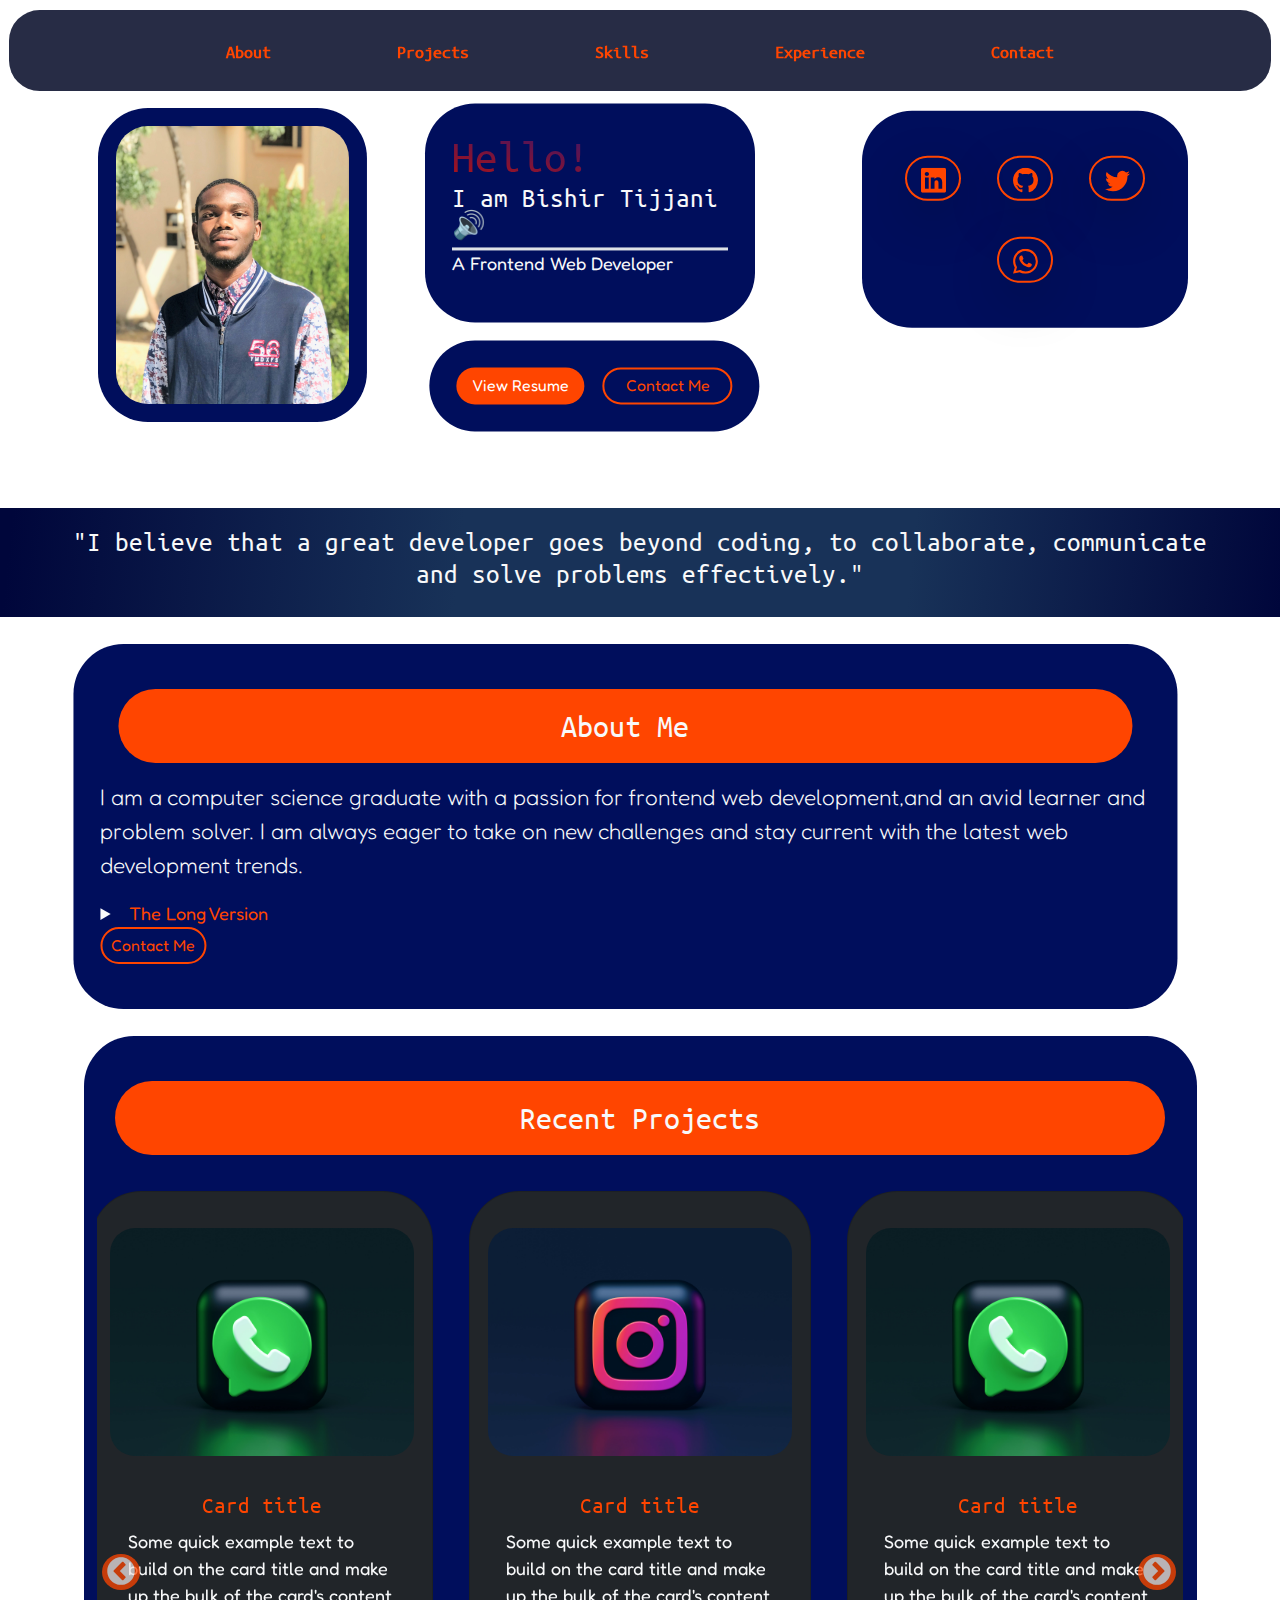
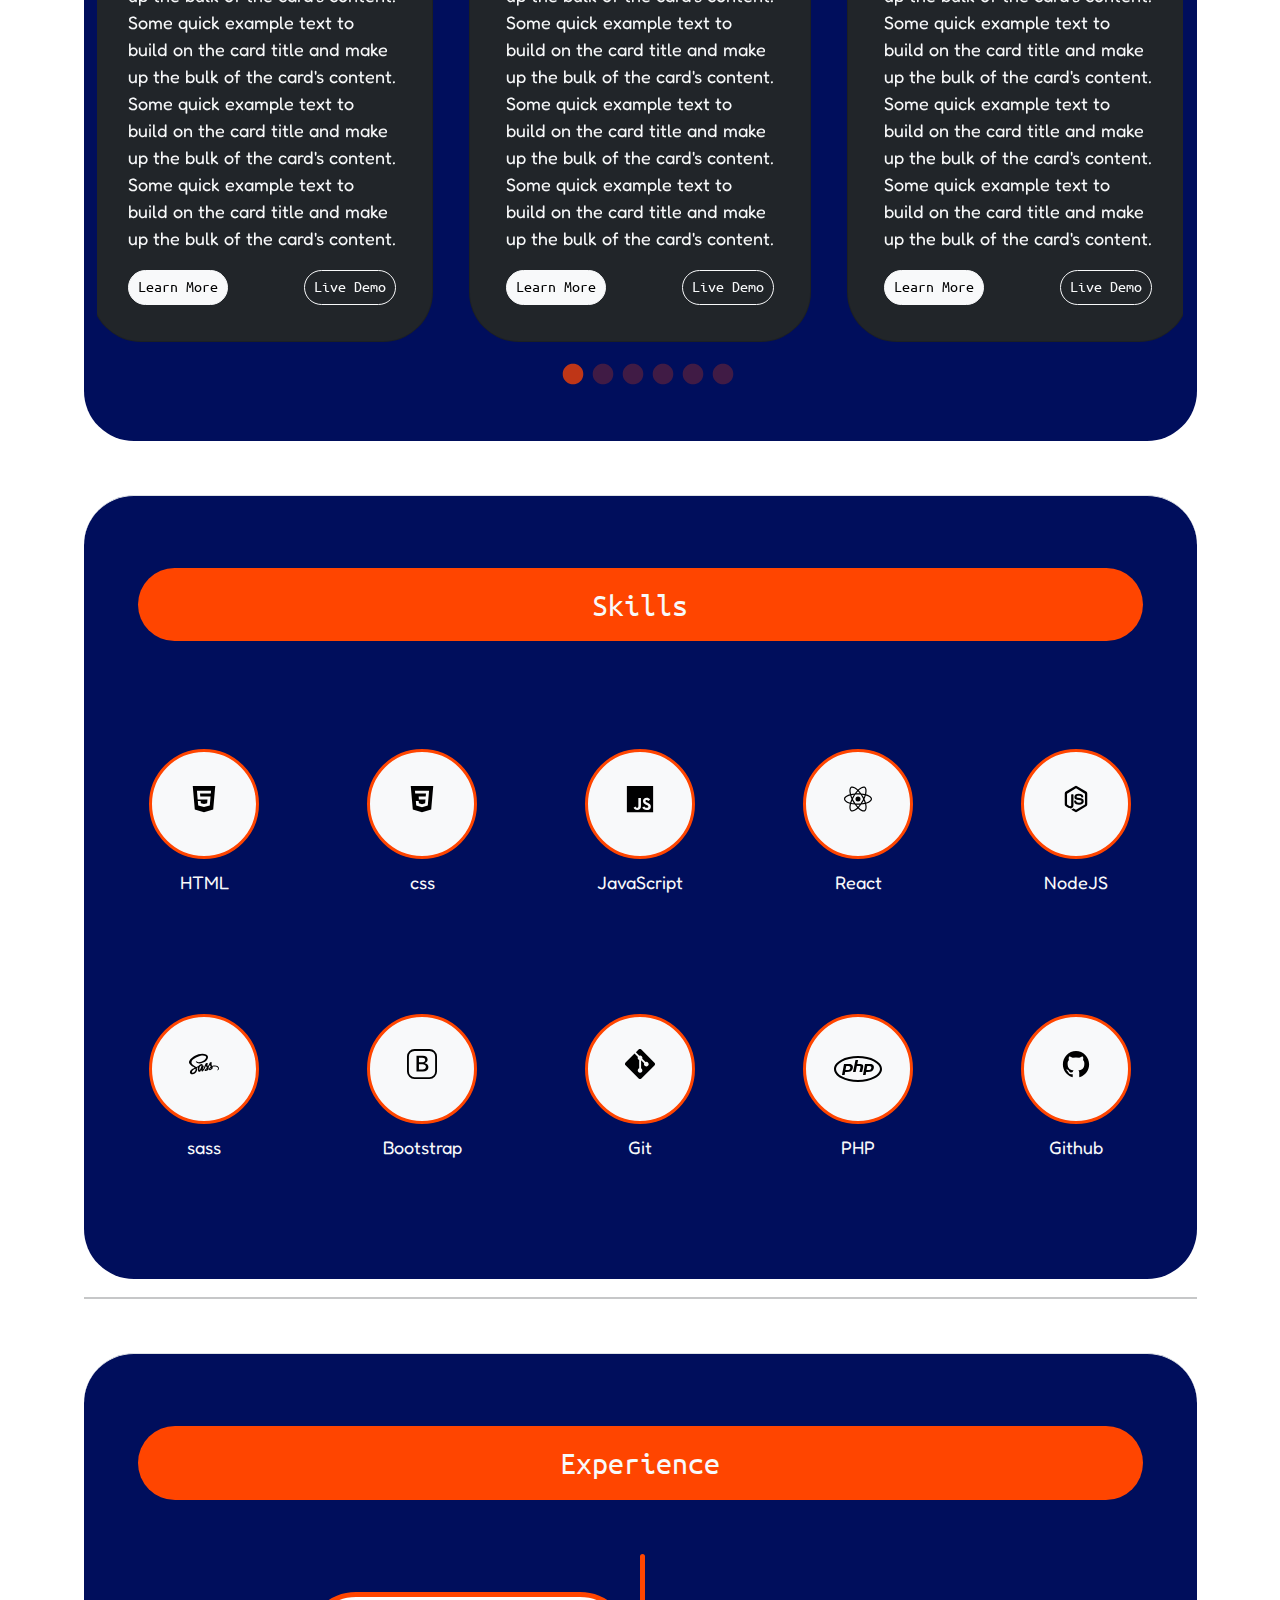
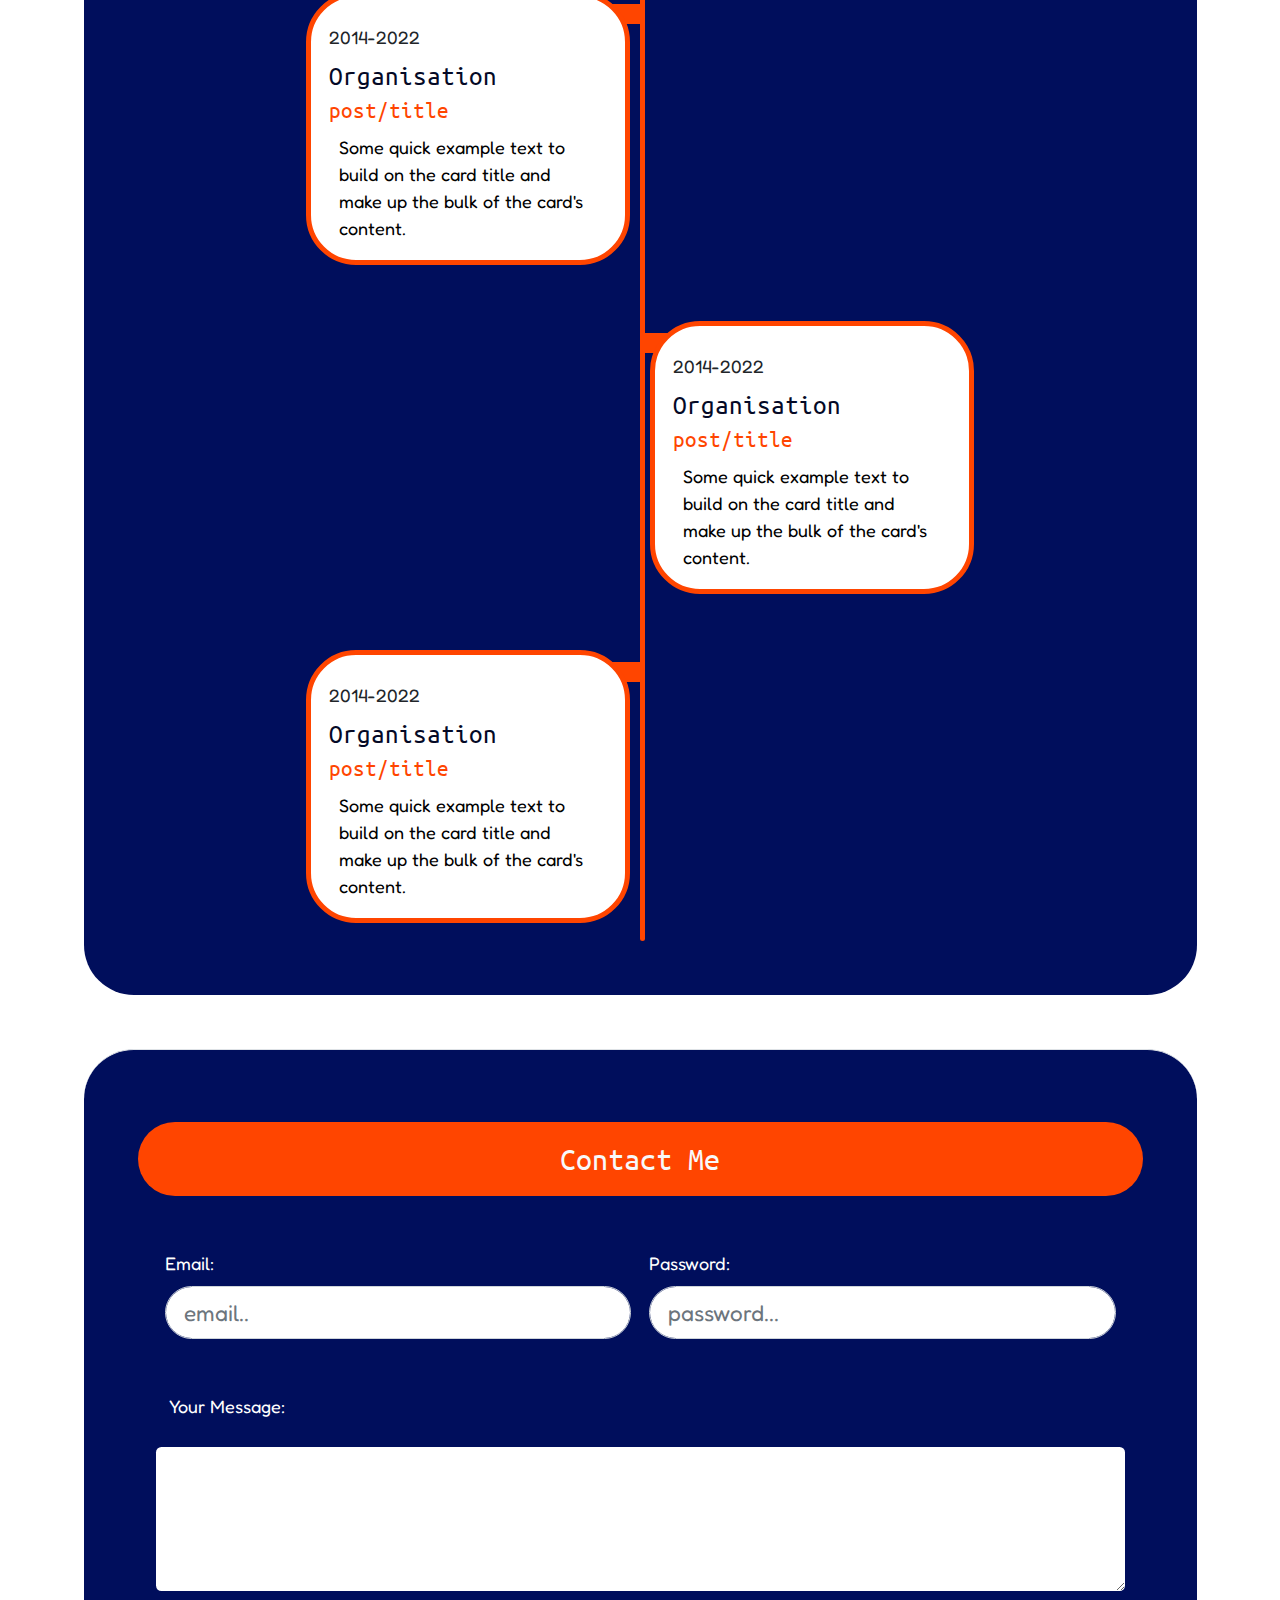
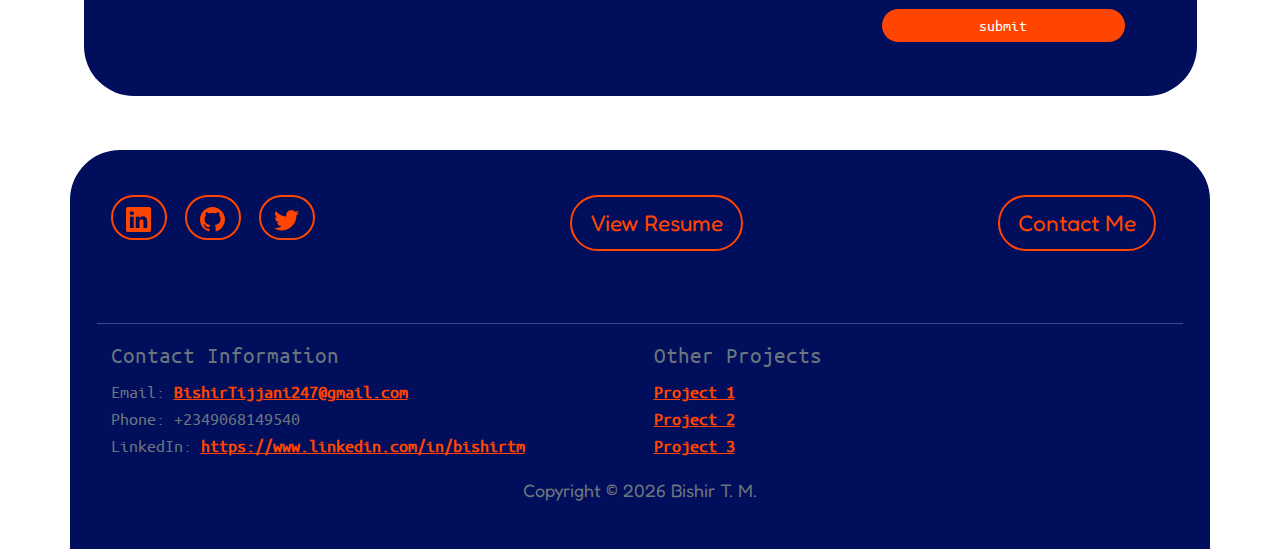
==== index.html @ db3a4f6d "-Added fonts -changed theme to orange" ====
<!DOCTYPE html>
<html lang="en">
  <head>
    <meta charset="UTF-8" />
    <meta http-equiv="X-UA-Compatible" content="IE=edge" />
    <meta name="viewport" content="width=device-width, initial-scale=1.0" />
    <title>Home</title>
    <link rel="stylesheet" href="./assets/bootstrap5/css/bootstrap.css" />
    <link rel="stylesheet" href="./assets/slick/slick.css" />
    <link rel="stylesheet" href="./assets/slick/slick-theme.css" />
    <link
      rel="stylesheet"
      href="./assets/bootstrap_icons/bootstrap-icons.css"
    />
    <link rel="stylesheet" href="./css/style.css" />
  </head>

  <body class="">
    <!-- <a class="navbar-brand px-3 bg-light btn has-raduis pt-2" href="#"
      ><img src="./images/bishirTijjani-logo.svg" alt=""
    /></a> -->
    <header
      class="p-2 w-100 position-fixed top-0 d-flex justify-content-between"
    >
      <nav
        class="slideFromBottom slideFromTop navbar navbar-expand-lg w-100 me-auto"
      >
        <button
          class="navbar-toggler"
          id="navbarToggler"
          type="button"
          data-bs-toggle="collapse"
          data-bs-target="#navbarNav"
          aria-controls="navbarNav"
          aria-expanded="false"
          aria-label="Toggle navigation"
        >
          <span class="navbar-toggler-icon fs-1">&#9776;</span>
        </button>
        <div
          class="collapse slideFromBottom collapse-horizontal navbar-collapse"
          id="navbarNav"
        >
          <ul class="navbar-nav text-center px-5">
            <li class="nav-item px-5 basic-staggering-demo">
              <a class="nav-link" href="#about">About</a>
            </li>
            <li class="nav-item px-5 basic-staggering-demo">
              <a class="nav-link" href="#projects">Projects</a>
            </li>
            <li class="nav-item px-5 basic-staggering-demo">
              <a class="nav-link" href="#skills">Skills</a>
            </li>
            <li class="nav-item px-5 basic-staggering-demo">
              <a class="nav-link" href="#experience">Experience</a>
            </li>
            <li class="nav-item px-5 basic-staggering-demo">
              <a class="nav-link" href="#contact">Contact</a>
            </li>
          </ul>
        </div>
      </nav>
    </header>

    <div class="container col-xxl-12 px-4">
      <div class="row g-5 my-5">
        <div class="col-lg-8">
          <div class="row flex-lg-row">
            <div class="col-lg-5 has-raduis px-3 slideFromLeft">
              <img
                src="./images/Bishir-TM-With-BG.jpeg "
                class="has-raduis d-block mx-lg-auto img-fluid p-3 bg-oxford"
                width="290"
                height="355"
              />
            </div>
            <div class="slideFromTop col-lg-6 text-light mx-lg-3 px-3">
              <div class="bg-oxford has-raduis p-4 my-3 my-lg-0">
                <h1 class="fs-1 m-0 rainbow-text">Hello!</h1>
                <h4 class="lh-1">
                  I am Bishir Tijjani
                  <audio id="myNameAudio">
                    <source src="assets/BishirTijjani.mp3" type="audio/mp3" />
                  </audio>
                  <button class="bg-transparent" id="speaker">&#128266;</button>
                </h4>
                <p class="border-3 border-top w-100">
                  A Frontend Web Developer
                </p>
              </div>
              <!-- <p
                class="slideFromLeft bg-oxford has-raduis p-3 my-3 text-center typing-text"
              >
                I am a computer science graduate with a passion for frontend web
                development,and an avid learner and problem solver. I am always
                eager to take on new challenges and stay current with the latest
                web development trends.
              </p> -->
              <div
                class="btn-group-sm d-flex slideFromRight justify-content-between align-items-csnter bg-oxford has-raduis p-3 my-3"
                role="group"
              >
                <button
                  type="button "
                  class="w-100 btn m-2 rounded-pill btn-primary"
                >
                  View Resume
                </button>
                <button
                  type="button"
                  class="w-100 btn m-2 rounded-pill btn-outline-primary"
                >
                  Contact Me
                </button>
              </div>
            </div>
          </div>
        </div>
        <div class="col-lg-4 slideFromRight">
          <div
            class="d-flex flex-wrap align-items-center justify-content-center slideFromBottom py-4 bg-oxford has-raduis"
          >
            <a
              class="btn shadow-lg btn-outline-primary rounded-pill m-sm-3 m-1"
              href="#"
            >
              <i class="bi">
                <svg
                  xmlns="http://www.w3.org/2000/svg"
                  width="25"
                  height="25"
                  fill="currentColor"
                  class="bi bi-linkedin"
                  viewBox="0 0 16 16"
                >
                  <path
                    d="M0 1.146C0 .513.526 0 1.175 0h13.65C15.474 0 16 .513 16 1.146v13.708c0 .633-.526 1.146-1.175 1.146H1.175C.526 16 0 15.487 0 14.854V1.146zm4.943 12.248V6.169H2.542v7.225h2.401zm-1.2-8.212c.837 0 1.358-.554 1.358-1.248-.015-.709-.52-1.248-1.342-1.248-.822 0-1.359.54-1.359 1.248 0 .694.521 1.248 1.327 1.248h.016zm4.908 8.212V9.359c0-.216.016-.432.08-.586.173-.431.568-.878 1.232-.878.869 0 1.216.662 1.216 1.634v3.865h2.401V9.25c0-2.22-1.184-3.252-2.764-3.252-1.274 0-1.845.7-2.165 1.193v.025h-.016a5.54 5.54 0 0 1 .016-.025V6.169h-2.4c.03.678 0 7.225 0 7.225h2.4z"
                  />
                </svg>
              </i>
            </a>
            <a
              class="btn shadow-lg btn-outline-primary rounded-pill m-sm-3 m-1"
              href="#"
            >
              <i class="bi">
                <svg
                  xmlns="http://www.w3.org/2000/svg"
                  width="25"
                  height="25"
                  fill="currentColor"
                  class="bi bi-github"
                  viewBox="0 0 16 16"
                >
                  <path
                    d="M8 0C3.58 0 0 3.58 0 8c0 3.54 2.29 6.53 5.47 7.59.4.07.55-.17.55-.38 0-.19-.01-.82-.01-1.49-2.01.37-2.53-.49-2.69-.94-.09-.23-.48-.94-.82-1.13-.28-.15-.68-.52-.01-.53.63-.01 1.08.58 1.23.82.72 1.21 1.87.87 2.33.66.07-.52.28-.87.51-1.07-1.78-.2-3.64-.89-3.64-3.95 0-.87.31-1.59.82-2.15-.08-.2-.36-1.02.08-2.12 0 0 .67-.21 2.2.82.64-.18 1.32-.27 2-.27.68 0 1.36.09 2 .27 1.53-1.04 2.2-.82 2.2-.82.44 1.1.16 1.92.08 2.12.51.56.82 1.27.82 2.15 0 3.07-1.87 3.75-3.65 3.95.29.25.54.73.54 1.48 0 1.07-.01 1.93-.01 2.2 0 .21.15.46.55.38A8.012 8.012 0 0 0 16 8c0-4.42-3.58-8-8-8z"
                  />
                </svg>
              </i>
            </a>
            <a
              class="btn shadow-lg btn-outline-primary rounded-pill m-sm-3 m-1"
              href="#"
              target="_blank"
            >
              <i class="bi">
                <svg
                  xmlns="http://www.w3.org/2000/svg"
                  width="25"
                  height="25"
                  fill="currentColor"
                  class="bi bi-twitter"
                  viewBox="0 0 16 16"
                >
                  <path
                    d="M5.026 15c6.038 0 9.341-5.003 9.341-9.334 0-.14 0-.282-.006-.422A6.685 6.685 0 0 0 16 3.542a6.658 6.658 0 0 1-1.889.518 3.301 3.301 0 0 0 1.447-1.817 6.533 6.533 0 0 1-2.087.793A3.286 3.286 0 0 0 7.875 6.03a9.325 9.325 0 0 1-6.767-3.429 3.289 3.289 0 0 0 1.018 4.382A3.323 3.323 0 0 1 .64 6.575v.045a3.288 3.288 0 0 0 2.632 3.218 3.203 3.203 0 0 1-.865.115 3.23 3.23 0 0 1-.614-.057 3.283 3.283 0 0 0 3.067 2.277A6.588 6.588 0 0 1 .78 13.58a6.32 6.32 0 0 1-.78-.045A9.344 9.344 0 0 0 5.026 15z"
                  />
                </svg>
              </i>
            </a>
            <a
              class="btn shadow-lg btn-outline-primary rounded-pill m-sm-3 m-1"
              href="#"
            >
              <i class="bi">
                <svg
                  xmlns="http://www.w3.org/2000/svg"
                  width="25"
                  height="25"
                  fill="currentColor"
                  class="bi bi-whatsapp"
                  viewBox="0 0 16 16"
                >
                  <path
                    d="M13.601 2.326A7.854 7.854 0 0 0 7.994 0C3.627 0 .068 3.558.064 7.926c0 1.399.366 2.76 1.057 3.965L0 16l4.204-1.102a7.933 7.933 0 0 0 3.79.965h.004c4.368 0 7.926-3.558 7.93-7.93A7.898 7.898 0 0 0 13.6 2.326zM7.994 14.521a6.573 6.573 0 0 1-3.356-.92l-.24-.144-2.494.654.666-2.433-.156-.251a6.56 6.56 0 0 1-1.007-3.505c0-3.626 2.957-6.584 6.591-6.584a6.56 6.56 0 0 1 4.66 1.931 6.557 6.557 0 0 1 1.928 4.66c-.004 3.639-2.961 6.592-6.592 6.592zm3.615-4.934c-.197-.099-1.17-.578-1.353-.646-.182-.065-.315-.099-.445.099-.133.197-.513.646-.627.775-.114.133-.232.148-.43.05-.197-.1-.836-.308-1.592-.985-.59-.525-.985-1.175-1.103-1.372-.114-.198-.011-.304.088-.403.087-.088.197-.232.296-.346.1-.114.133-.198.198-.33.065-.134.034-.248-.015-.347-.05-.099-.445-1.076-.612-1.47-.16-.389-.323-.335-.445-.34-.114-.007-.247-.007-.38-.007a.729.729 0 0 0-.529.247c-.182.198-.691.677-.691 1.654 0 .977.71 1.916.81 2.049.098.133 1.394 2.132 3.383 2.992.47.205.84.326 1.129.418.475.152.904.129 1.246.08.38-.058 1.171-.48 1.338-.943.164-.464.164-.86.114-.943-.049-.084-.182-.133-.38-.232z"
                  />
                </svg>
              </i>
            </a>
          </div>
        </div>
      </div>
    </div>

    <div class="d-flex rainbow-bg align-items-center justify-content-center">
      <h4 class="p-3 mx-5 text-center text-light">
        "I believe that a great developer goes beyond coding, to collaborate,
        communicate and solve problems effectively."
      </h4>
    </div>

    <section class="container m-auto" id="about">
      <div class="m-3">
        <div class="row">
          <div
            class="col text-light slideFromLeft bg-oxford has-raduis p-4 my-2"
          >
            <h3 class="text-center text-light m-3 bg-primary p-3 has-raduis">
              About Me
            </h3>
            <p class="lead slideFromTop" id="">
              <!-- "I am a recent computer science graduate with a passion for
              frontend web development -->
              I am a computer science graduate with a passion for frontend web
              development,and an avid learner and problem solver. I am always
              eager to take on new challenges and stay current with the latest
              web development trends.
              <br />
              <details class="fs-5 fw-light">
                <summary>
                  <b class="text-primary p-2">The Long Version</b>
                </summary>

                My strong foundation in programming concepts, combined with my
                experience in modern technologies such as HTML, CSS, and
                JavaScript, and their frameworks and libraries, has allowed me
                to create visually stunning and responsive web pages that
                provide a seamless user experience. My attention to detail and
                ability to think creatively has resulted in high-quality web
                applications that exceed client expectations.
                <br />
                In addition to my technical skills, I am a quick learner and
                problem solver, always eager to take on new challenges and stay
                current with the latest web development trends. My ability to
                work efficiently and effectively on both individual and team
                projects makes me a valuable asset to any organization. I would
                be excited to bring my creativity to your team."
              </details>
              <button
                class="ms-auto btn btn-sm btn-outline-primary rounded-pill"
              >
                Contact Me
              </button>
            </p>
          </div>
          <!-- <div class="col-lg-4 bg-oxford has-raduis p-4">
            <img
              src="images/Bishir-TM-With-BG.jpeg"
              alt="Profile Picture"
              class="img-fluid rounded-circle"
            />
          </div> -->
        </div>
      </div>
    </section>
    <section class="container m-auto">
      <div
        class="container w-100 m-auto bg-oxford has-raduis py-4 mb-5"
        id="projects"
      >
        <h3 class="text-center text-light m-3 bg-primary p-3 has-raduis">
          Recent Projects
        </h3>
        <div class="portfolio-Projects-Carousel mb-5">
          <div class="card m-3 p-3 bg-dark has-raduis" style="width: 19rem">
            <img
              src="./images/4138062.jpg"
              class="card-img my-lg-3"
              style="border-radius: 25px"
              alt="..."
            />
            <div class="card-body">
              <h5 class="card-title text-center text-primary">Card title</h5>
              <p class="card-text text-light">
                Some quick example text to build on the card title and make up
                the bulk of the card's content. Some quick example text to build
                on the card title and make up the bulk of the card's content.
                Some quick example text to build on the card title and make up
                the bulk of the card's content. Some quick example text to build
                on the card title and make up the bulk of the card's content.
              </p>
              <div class="btn-group-sm d-flex justify-content-between">
                <a href="#" class="btn btn-light rounded-pill">Learn More</a>
                <a href="#" class="btn btn-outline-light rounded-pill"
                  >Live Demo</a
                >
              </div>
            </div>
          </div>
          <div class="card m-3 p-3 bg-dark has-raduis" style="width: 19rem">
            <img
              src="./images/whatsapp.jpg"
              class="card-img my-lg-3"
              style="border-radius: 25px"
              alt="..."
            />
            <div class="card-body">
              <h5 class="card-title text-center text-primary">Card title</h5>
              <p class="card-text text-light">
                Some quick example text to build on the card title and make up
                the bulk of the card's content. Some quick example text to build
                on the card title and make up the bulk of the card's content.
                Some quick example text to build on the card title and make up
                the bulk of the card's content. Some quick example text to build
                on the card title and make up the bulk of the card's content.
              </p>
              <div class="btn-group-sm d-flex justify-content-between">
                <a href="#" class="btn btn-light rounded-pill">Learn More</a>
                <a href="#" class="btn btn-outline-light rounded-pill"
                  >Live Demo</a
                >
              </div>
            </div>
          </div>
          <div class="card m-3 p-3 bg-dark has-raduis" style="width: 19rem">
            <img
              src="./images/4138062.jpg"
              class="card-img my-lg-3"
              style="border-radius: 25px"
              alt="..."
            />
            <div class="card-body">
              <h5 class="card-title text-center text-primary">Card title</h5>
              <p class="card-text text-light">
                Some quick example text to build on the card title and make up
                the bulk of the card's content. Some quick example text to build
                on the card title and make up the bulk of the card's content.
                Some quick example text to build on the card title and make up
                the bulk of the card's content. Some quick example text to build
                on the card title and make up the bulk of the card's content.
              </p>
              <div class="btn-group-sm d-flex justify-content-between">
                <a href="#" class="btn btn-light rounded-pill">Learn More</a>
                <a href="#" class="btn btn-outline-light rounded-pill"
                  >Live Demo</a
                >
              </div>
            </div>
          </div>
          <div class="card m-3 p-3 bg-dark has-raduis" style="width: 19rem">
            <img
              src="./images/whatsapp.jpg"
              class="card-img my-lg-3"
              style="border-radius: 25px"
              alt="..."
            />
            <div class="card-body">
              <h5 class="card-title text-center text-primary">Card title</h5>
              <p class="card-text text-light">
                Some quick example text to build on the card title and make up
                the bulk of the card's content. Some quick example text to build
                on the card title and make up the bulk of the card's content.
                Some quick example text to build on the card title and make up
                the bulk of the card's content. Some quick example text to build
                on the card title and make up the bulk of the card's content.
              </p>
              <div class="btn-group-sm d-flex justify-content-between">
                <a href="#" class="btn btn-light rounded-pill">Learn More</a>
                <a href="#" class="btn btn-outline-light rounded-pill"
                  >Live Demo</a
                >
              </div>
            </div>
          </div>
          <div class="card m-3 p-3 bg-dark has-raduis" style="width: 19rem">
            <img
              src="./images/4138062.jpg"
              class="card-img my-lg-3"
              style="border-radius: 25px"
              alt="..."
            />
            <div class="card-body">
              <h5 class="card-title text-center text-primary">Card title</h5>
              <p class="card-text text-light">
                Some quick example text to build on the card title and make up
                the bulk of the card's content. Some quick example text to build
                on the card title and make up the bulk of the card's content.
                Some quick example text to build on the card title and make up
                the bulk of the card's content. Some quick example text to build
                on the card title and make up the bulk of the card's content.
              </p>
              <div class="btn-group-sm d-flex justify-content-between">
                <a href="#" class="btn btn-light rounded-pill">Learn More</a>
                <a href="#" class="btn btn-outline-light rounded-pill"
                  >Live Demo</a
                >
              </div>
            </div>
          </div>
          <div class="card m-3 p-3 bg-dark has-raduis" style="width: 19rem">
            <img
              src="./images/whatsapp.jpg"
              class="card-img my-lg-3"
              style="border-radius: 25px"
              alt="..."
            />
            <div class="card-body">
              <h5 class="card-title text-center text-primary">Card title</h5>
              <p class="card-text text-light">
                Some quick example text to build on the card title and make up
                the bulk of the card's content. Some quick example text to build
                on the card title and make up the bulk of the card's content.
                Some quick example text to build on the card title and make up
                the bulk of the card's content. Some quick example text to build
                on the card title and make up the bulk of the card's content.
              </p>
              <div class="btn-group-sm d-flex justify-content-between">
                <a href="#" class="btn btn-light rounded-pill">Learn More</a>
                <a href="#" class="btn btn-outline-light rounded-pill"
                  >Live Demo</a
                >
              </div>
            </div>
          </div>
        </div>
      </div>
    </section>
    <section class="container mb-5">
      <div
        id="skills"
        class="d-flex flex-wrap flex-column border-top skills bg-oxford has-raduis m-auto py-5 pt-3"
      >
        <h3 class="text-center text-light m-5 bg-primary p-3 has-raduis">
          Skills
        </h3>
        <div class="d-flex align-items-center flex-wrap justify-content-center">
          <div
            class="m-2 m-lg-5"
            data-bs-toggle="tooltip"
            data-bs-placement="left"
            title="HTML-5 professional"
          >
            <div
              class="badge p-lg-4 p-sm-2 rounded-circle bg-light border border-3 border-primary"
            >
              <img src="./images/logo-html5.svg" class="" />
            </div>
            <p class="text-light text-center">HTML</p>
          </div>
          <div class="m-2 m-lg-5">
            <div
              class="badge p-lg-4 p-sm-2 rounded-circle bg-light border border-3 border-primary"
            >
              <img src="./images/logo-css3.svg" class="" />
            </div>
            <p class="text-light text-center">css</p>
          </div>
          <div class="m-2 m-lg-5">
            <div
              class="badge p-lg-4 p-sm-2 rounded-circle bg-light border border-3 border-primary"
            >
              <img src="./images/logo-javascript.svg" class="" />
            </div>
            <p class="text-light text-center">JavaScript</p>
          </div>
          <div class="m-2 m-lg-5">
            <div
              class="badge p-lg-4 p-sm-2 rounded-circle bg-light border border-3 border-primary"
            >
              <img src="./images/logo-react.svg" class="" />
            </div>
            <p class="text-light text-center">React</p>
          </div>
          <div class="m-2 m-lg-5">
            <div
              class="badge p-lg-4 p-sm-2 rounded-circle bg-light border border-3 border-primary"
            >
              <img src="./images/logo-nodejs.svg" class="" />
            </div>
            <p class="text-light text-center">NodeJS</p>
          </div>
          <div class="m-2 m-lg-5">
            <div
              class="badge p-lg-4 p-sm-2 rounded-circle bg-light border border-3 border-primary"
            >
              <img src="./images/logo-sass.svg" class="" />
            </div>
            <p class="text-light text-center">sass</p>
          </div>
          <div class="m-2 m-lg-5">
            <div
              class="badge p-lg-4 p-sm-2 rounded-circle bg-light border border-3 border-primary"
            >
              <img src="./images/bootstrap.svg" class="" />
            </div>
            <p class="text-light text-center">Bootstrap</p>
          </div>
          <div class="m-2 m-lg-5">
            <div
              class="badge p-lg-4 p-sm-2 rounded-circle bg-light border border-3 border-primary"
            >
              <img src="./images/git.svg" class="" />
            </div>
            <p class="text-light text-center">Git</p>
          </div>
          <div class="m-2 m-lg-5">
            <div
              class="badge p-lg-4 p-sm-2 rounded-circle bg-light border border-3 border-primary text-center"
            >
              <svg
                xmlns="http://www.w3.org/2000/svg"
                viewBox="0 0 50 50"
                width="50px"
                height="50px"
              >
                <path
                  d="M 25 12 C 18.507813 12 12.621094 13.359375 8.273438 15.628906 C 3.925781 17.898438 1 21.167969 1 25 C 1 28.832031 3.925781 32.101563 8.273438 34.371094 C 12.621094 36.640625 18.507813 38 25 38 C 31.492188 38 37.378906 36.640625 41.726563 34.371094 C 46.074219 32.101563 49 28.832031 49 25 C 49 21.167969 46.074219 17.898438 41.726563 15.628906 C 37.378906 13.359375 31.492188 12 25 12 Z M 25 14 C 31.210938 14 36.824219 15.324219 40.800781 17.402344 C 44.777344 19.476563 47 22.203125 47 25 C 47 27.796875 44.777344 30.523438 40.800781 32.597656 C 36.824219 34.675781 31.210938 36 25 36 C 18.789063 36 13.175781 34.675781 9.199219 32.597656 C 5.222656 30.523438 3 27.796875 3 25 C 3 22.203125 5.222656 19.476563 9.199219 17.402344 C 13.175781 15.324219 18.789063 14 25 14 Z M 22.507813 16 L 20 28 L 22.625 28 L 23.890625 22 L 25.988281 22 C 26.65625 22 27.101563 22.109375 27.308594 22.332031 C 27.511719 22.554688 27.554688 22.976563 27.4375 23.582031 L 26.480469 28 L 29.144531 28 L 30.183594 23.222656 C 30.40625 22.078125 30.238281 21.238281 29.683594 20.726563 C 29.117188 20.207031 28.121094 20 26.636719 20 L 24.296875 20 L 25.128906 16 Z M 11 20 L 8.972656 31 L 11.617188 31 L 12.144531 28 L 13.792969 28 C 17.238281 28 19.113281 27.203125 19.8125 24.246094 C 20.414063 21.703125 18.875 20 16.332031 20 Z M 32 20 L 29.972656 31 L 32.617188 31 L 33.144531 28 L 34.792969 28 C 38.238281 28 40.113281 27.203125 40.8125 24.246094 C 41.414063 21.703125 39.875 20 37.332031 20 Z M 13.273438 22 L 15.332031 22 C 17.042969 22 17.402344 22.769531 17.3125 23.625 C 17.082031 25.832031 15.707031 26 14.230469 26 L 12.515625 26 Z M 34.273438 22 L 36.332031 22 C 38.042969 22 38.402344 22.769531 38.3125 23.625 C 38.082031 25.832031 36.707031 26 35.230469 26 L 33.515625 26 Z"
                />
              </svg>
            </div>
            <p class="text-light text-center">PHP</p>
          </div>
          <div class="m-2 m-lg-5">
            <div
              class="badge p-lg-4 p-sm-2 rounded-circle bg-light border border-3 border-primary"
            >
              <img src="./images/logo-github.svg" class="" />
            </div>
            <p class="text-light text-center">Github</p>
          </div>
        </div>
      </div>
      <hr class="border border-dark" />
    </section>
    <section class="container mb-5">
      <div
        id="experience"
        class="d-flex flex-wrap flex-column border-top skills bg-oxford has-raduis m-auto py-5 pt-3"
      >
        <h3 class="text-center text-light m-5 bg-primary p-3 has-raduis">
          Experience
        </h3>
        <div class="timeline">
          <div class="timeline-card-container left">
            <div
              class="card border-primary border-5 my-3 bg-white has-raduis"
              style="max-width: 18rem"
            >
              <div class="card-header bg-transparent border-0 pt-4">
                2014-2022
              </div>
              <div class="card-body text-primary pt-0">
                <h4 class="card-title text-oxford">Organisation</h4>
                <h5 class="card-subtitle text-primary">post/title</h5>
                <p class="card-text text-black">
                  Some quick example text to build on the card title and make up
                  the bulk of the card's content.
                </p>
              </div>
            </div>
          </div>
          <div class="timeline-card-container right">
            <div
              class="card border-primary border-5 my-3 bg-white has-raduis"
              style="max-width: 18rem"
            >
              <div class="card-header bg-transparent border-0 pt-4">
                2014-2022
              </div>
              <div class="card-body text-primary pt-0">
                <h4 class="card-title text-oxford">Organisation</h4>
                <h5 class="card-subtitle text-primary">post/title</h5>
                <p class="card-text text-black">
                  Some quick example text to build on the card title and make up
                  the bulk of the card's content.
                </p>
              </div>
            </div>
          </div>
          <div class="timeline-card-container left">
            <div
              class="card border-primary border-5 my-3 bg-white has-raduis"
              style="max-width: 18rem"
            >
              <div class="card-header bg-transparent border-0 pt-4">
                2014-2022
              </div>
              <div class="card-body text-primary pt-0">
                <h4 class="card-title text-oxford">Organisation</h4>
                <h5 class="card-subtitle text-primary">post/title</h5>
                <p class="card-text text-black">
                  Some quick example text to build on the card title and make up
                  the bulk of the card's content.
                </p>
              </div>
            </div>
          </div>
        </div>
      </div>
    </section>
    <section class="container mb-5 text-white" id="contact">
      <div
        id=""
        class="d-flex flex-wrap flex-column border-top skills bg-oxford has-raduis m-auto py-5 pt-3"
      >
        <h3 class="text-center text-light m-5 bg-primary p-3 has-raduis">
          Contact Me
        </h3>
        <form class="row g-3 mx-5 px-3">
          <div class="col-md-6">
            <label for="" class="form-label">Email:</label>
            <input
              type="email"
              class="rounded-pill form-control form-control-lg"
              id="inputEmail4"
              placeholder="email.."
            />
          </div>
          <div class="col-md-6">
            <label for="inputPassword4" class="form-label">Password:</label>
            <input
              type="password"
              class="rounded-pill form-control form-control-lg"
              id="inputPassword4"
              placeholder="password..."
            />
          </div>
          <div class="row">
            <label for="" class="mt-5 form-label">Your Message:</label>
          </div>
          <textarea
            name=""
            id=""
            cols="30"
            rows="4"
            class="rounded-3 p-3"
          ></textarea>
          <input
            type="submit"
            class="rounded-pill btn-sm col-3 btn btn-primary ms-auto"
            value="submit"
          />
        </form>
      </div>
    </section>
    <footer class="container bg-oxford p-4 m-auto">
      <div id="foot" class="rounded-pill mb-5">
        <div class="d-flex flex-wrap justify-content-between p-3 py-2">
          <dv class="row">
            <ul class="nav col-12 justify-content-end list-unstyled d-flex">
              <li>
                <a class="btn btn-outline-primary rounded-pill" href="#">
                  <svg
                    xmlns="http://www.w3.org/2000/svg"
                    width="25"
                    height="25"
                    fill="currentColor"
                    class="bi"
                    viewBox="0 0 16 16"
                  >
                    <path
                      d="M0 1.146C0 .513.526 0 1.175 0h13.65C15.474 0 16 .513 16 1.146v13.708c0 .633-.526 1.146-1.175 1.146H1.175C.526 16 0 15.487 0 14.854V1.146zm4.943 12.248V6.169H2.542v7.225h2.401zm-1.2-8.212c.837 0 1.358-.554 1.358-1.248-.015-.709-.52-1.248-1.342-1.248-.822 0-1.359.54-1.359 1.248 0 .694.521 1.248 1.327 1.248h.016zm4.908 8.212V9.359c0-.216.016-.432.08-.586.173-.431.568-.878 1.232-.878.869 0 1.216.662 1.216 1.634v3.865h2.401V9.25c0-2.22-1.184-3.252-2.764-3.252-1.274 0-1.845.7-2.165 1.193v.025h-.016a5.54 5.54 0 0 1 .016-.025V6.169h-2.4c.03.678 0 7.225 0 7.225h2.4z"
                    />
                  </svg>
                </a>
              </li>
              <li>
                <a class="btn btn-outline-primary rounded-pill" href="#">
                  <svg
                    xmlns="http://www.w3.org/2000/svg"
                    width="25"
                    height="25"
                    fill="currentColor"
                    class="bi"
                    viewBox="0 0 16 16"
                  >
                    <path
                      d="M8 0C3.58 0 0 3.58 0 8c0 3.54 2.29 6.53 5.47 7.59.4.07.55-.17.55-.38 0-.19-.01-.82-.01-1.49-2.01.37-2.53-.49-2.69-.94-.09-.23-.48-.94-.82-1.13-.28-.15-.68-.52-.01-.53.63-.01 1.08.58 1.23.82.72 1.21 1.87.87 2.33.66.07-.52.28-.87.51-1.07-1.78-.2-3.64-.89-3.64-3.95 0-.87.31-1.59.82-2.15-.08-.2-.36-1.02.08-2.12 0 0 .67-.21 2.2.82.64-.18 1.32-.27 2-.27.68 0 1.36.09 2 .27 1.53-1.04 2.2-.82 2.2-.82.44 1.1.16 1.92.08 2.12.51.56.82 1.27.82 2.15 0 3.07-1.87 3.75-3.65 3.95.29.25.54.73.54 1.48 0 1.07-.01 1.93-.01 2.2 0 .21.15.46.55.38A8.012 8.012 0 0 0 16 8c0-4.42-3.58-8-8-8z"
                    />
                  </svg>
                </a>
              </li>
              <li>
                <a class="btn btn-outline-primary rounded-pill" href="#">
                  <svg
                    xmlns="http://www.w3.org/2000/svg"
                    width="25"
                    height="25"
                    fill="currentColor"
                    class="bi"
                    viewBox="0 0 16 16"
                  >
                    <path
                      d="M5.026 15c6.038 0 9.341-5.003 9.341-9.334 0-.14 0-.282-.006-.422A6.685 6.685 0 0 0 16 3.542a6.658 6.658 0 0 1-1.889.518 3.301 3.301 0 0 0 1.447-1.817 6.533 6.533 0 0 1-2.087.793A3.286 3.286 0 0 0 7.875 6.03a9.325 9.325 0 0 1-6.767-3.429 3.289 3.289 0 0 0 1.018 4.382A3.323 3.323 0 0 1 .64 6.575v.045a3.288 3.288 0 0 0 2.632 3.218 3.203 3.203 0 0 1-.865.115 3.23 3.23 0 0 1-.614-.057 3.283 3.283 0 0 0 3.067 2.277A6.588 6.588 0 0 1 .78 13.58a6.32 6.32 0 0 1-.78-.045A9.344 9.344 0 0 0 5.026 15z"
                    />
                  </svg>
                </a>
              </li>
            </ul>
          </dv>

          <button class="btn btn-lg btn-outline-primary rounded-pill">
            View Resume
          </button>
          <button class="btn btn-lg btn-outline-primary rounded-pill">
            Contact Me
          </button>
        </div>
      </div>
      <hr class="bg-light" />
      <div class="container">
        <div class="row">
          <div class="col-12 col-md-6">
            <h5 class="text-muted">Contact Information</h5>
            <ul class="list-unstyled text-secondary">
              <li>
                Email:
                <a href="mailto:bitmo24@gmail.com"
                  >BishirTijjani247@gmail.com</a
                >
              </li>
              <li>Phone: +2349068149540</li>
              <li>
                LinkedIn:
                <a href="https://www.linkedin.com/in/bishirtm"
                  >https://www.linkedin.com/in/bishirtm</a
                >
              </li>
            </ul>
          </div>
          <div class="col-12 col-md-6">
            <h5 class="text-muted">Other Projects</h5>
            <ul class="list-unstyled">
              <li><a href="#">Project 1</a></li>
              <li><a href="#">Project 2</a></li>
              <li><a href="#">Project 3</a></li>
            </ul>
          </div>
        </div>
        <div class="row">
          <div class="col-12">
            <p class="text-center text-secondary">
              Copyright &copy;
              <script>
                document.write(new Date().getFullYear());
              </script>
              Bishir T. M.
            </p>
          </div>
        </div>
      </div>
    </footer>

    <script type="text/javascript" src="./assets/jquery/jquery.min.js"></script>
    <script type="text/javascript" src="./assets/slick/slick.min.js"></script>
    <script type="text/javascript" src="./js/setSlick.js"></script>
    <script
      type="text/javascript"
      src="./assets/animejs/lib/anime.min.js"
    ></script>
    <script type="text/javascript" src="./js/setAnime.js"></script>
    <script type="text/javascript" src="./js/index.js"></script>
  </body>
  <script
    type="text/javascript"
    src="./assets/bootstrap5/js/bootstrap.bundle.min.js"
  ></script>
</html>
---- css/style.css ----
@font-face{
    font-family: Fredoka;
    src: url(../Fredoka.ttf);
    font-size: large;
}





@font-face{
    font-family: UbuntuMono-Regular;
    src: url(../UbuntuMono-Regular.ttf);
    font-size: large;
}

*{
    margin: 0;
    border: 0;
    padding: 0;
    font-family: UbuntuMono-Regular;
    font-size: large;
    
}

.bg-primary{
    background-color: orangered !important;
}
.btn-primary{
    background-color: orangered;
    border: 0;
}
.btn-primary:hover{
    background-color: rgb(208, 71, 22);
}
.btn-outline-primary{
    background-color: transparent;
    border: 2px solid orangered;
    color: orangered;
}
.btn-outline-primary:hover{
    background-color: orangered;
    color: white;
    border-color: #ff0505;
}

.text-primary{
    color: orangered !important;
}
.border-primary{
    border-color: orangered !important;
}

p,label,b,div,details,summary{
    font-family: Fredoka !important;
}

h1,h2,h3,h4,h5,h6{
    font-weight: lighter !important;
    
}

header{
    z-index: 5000;
    /* padding: 5px; */
}

nav{
    right: 0;
    background-color: #040926db;
    backdrop-filter: blur(7px);
    /* padding: 15px; */
    border-radius: 1.7rem;
    -webkit-backdrop-filter: blur(7px);
    
}

.bg-oxford{
    background-color: rgb(0, 14, 92);
}

.text-oxford{
    color: #040926ff;
}


.btn-outline-primary>*a:hover{
    color:white;
}

a.nav-link{
    color: orangered;
    padding: 1rem;
    border-radius: 20px;
    
}
a.nav-link:hover{
    color: white;
    background-color: orangered;
}

.navbar-collapse{
    display: flex;
    justify-content: center;
}

.navbar-collapse.show{
    margin-bottom: 30px;
    padding-left: 10px !important;
    padding-right: 10px !important;
}

.navbar-toggler{
 font-size: xx-large;
 color: orangered;
}



.navbar-toggler-icon{
    margin: 0;
}


.has-raduis{
    border-radius: 50px ;
}
.rainbow-bg{
    /* background: linear-gradient(96deg, rgba(0,6,59,1) 1%, rgba(24,50,88,1) 36%, rgb(65, 10, 62) 71%, rgb(68, 28, 146) 100%); */
    background: linear-gradient(96deg, rgba(0,6,59,1) 1%, rgba(24,50,88,1) 36%, rgb(24,50,88,1) 71%, rgb(0,6,59,1) 100%);


}

.rainbow-border{
    background: radial-gradient(circle at 100% 100%, #ffffff 0, #ffffff 25px, transparent 25px) 0% 0%/30px 30px no-repeat,
            radial-gradient(circle at 0 100%, #ffffff 0, #ffffff 25px, transparent 25px) 100% 0%/30px 30px no-repeat,
            radial-gradient(circle at 100% 0, #ffffff 0, #ffffff 25px, transparent 25px) 0% 100%/30px 30px no-repeat,
            radial-gradient(circle at 0 0, #ffffff 0, #ffffff 25px, transparent 25px) 100% 100%/30px 30px no-repeat,
            linear-gradient(#ffffff, #ffffff) 50% 50%/calc(100% - 10px) calc(100% - 60px) no-repeat,
            linear-gradient(#ffffff, #ffffff) 50% 50%/calc(100% - 60px) calc(100% - 10px) no-repeat,
            linear-gradient(52deg, #ff0505 0%, #000488 100%);
    border-radius: 30px;
    padding: 35px;
    box-sizing: content-box;            
}
        
.rainbow-text{
    background: #0D168C;
    background: repeating-linear-gradient(to bottom left, #0D168C 0%, #B31210 100%);
    -webkit-background-clip: text;
    -webkit-text-fill-color: transparent;
}
        

    a{
        text-decoration: none;
        color: orangered;
        font-weight: 600;
        font-size: large;
    }


.home-banner{
    background: rgb(0,0,0);
    background: linear-gradient(52deg, rgba(0,0,0,1) 0%, rgba(0,18,179,1) 11%, rgba(0,52,129,1) 32%, rgba(213,1,1,1) 53%, rgba(5,39,74,1) 81%, rgba(0,0,0,1) 99%);    /* background-image: url(../images/4138062.jpg); */
    background-size: cover;
    padding: 3.5rem !important;
    background-repeat: no-repeat;
    padding-top: 5rem !important;

}

.card{
    margin-left: 10px;
    margin-right: 10px;
    flex: 1;
}

.slick-prev{
    z-index: 1;
}

.slick-prev.slick-arrow:before, .slick-next.slick-arrow:before {
    position: relative;
    background-color: orangered;
    border-radius: 50%;
    padding: 3px;
    color: rgb(237, 227, 227);
    font-size: xx-large;
}
.slick-prev.slick-arrow:before{
    position: relative;
    left: 30px;

    
}
.slick-next.slick-arrow:before{
    position: relative;
    right: 50px;
    z-index: 5001;
}

ul.slick-dots button::before{
    font-size: x-large;
    width: 35px;
    height: 35px;
    color: orangered !important;
}

.slick-list{
    margin:auto;
}

.skills img{
   width: 80%;
   height: 80%;
   padding: 10%;
   


}

.skills div.badge{
    width: 110px;
    height: 110px;
    min-width: 50px !important;
    border: 50%;
}

.skills p{
   margin: 10px;
    
    /* background: linear-gradient(90deg, blue ,red ); */
}


/******************* Experience timeline ******************/
.timeline{
    position: relative;
    max-width: 1200px;
    margin: 0 auto;
}

.timeline::after{
    content: '';
    position: absolute;
    width: 5px;
    background-color: orangered;
    height: 100%;
    top: 0px;
    bottom: 0px;
    margin-left: 50%;
    border-radius: 50rem;
    
}

.timeline-card-container.left{
    position: relative;
    left: -50%;

}

.timeline-card-container.right{
    position: relative;
    right: -50%;

}

.timeline-card-container.left::before, .timeline-card-container.right::before{
    content: "";
    background-color: orangered;
    width: 50px;
    height: 20px;
    display: flex;
    justify-content: center;
    position: relative;
    top: 50px;
}

.timeline-card-container.left::before{
    margin-left: auto;
}

.timeline-card-container.right::before{
    margin-right: auto;
}

@media (max-width: 700px) {
    .timeline::after{
        margin-left: 0%;
    }
    .timeline-card-container.left,.timeline-card-container.right{
        position: relative;
        right: 0;
        left: 0;
    }
    .timeline-card-container.left::before{
        content: "";
        background-color: orangered;
        width: 50px;
        height: 20px;
        display: flex;
        justify-content: center;
        position: relative;
        top: 50px;
        margin-left: 0 ;
    }
   
    
}
/*******************End of experience timeline ******************/


footer{
    border-top-left-radius: 50px ;
    border-top-right-radius: 50px ;

}



footer a{
    text-decoration: underline !important;
    text-decoration-style: dotted;
}

footer a:hover{
    text-decoration: underline !important;
    color: rgb(255, 132, 0);
}

footer .btn{
    margin: 0.5rem !important;
}
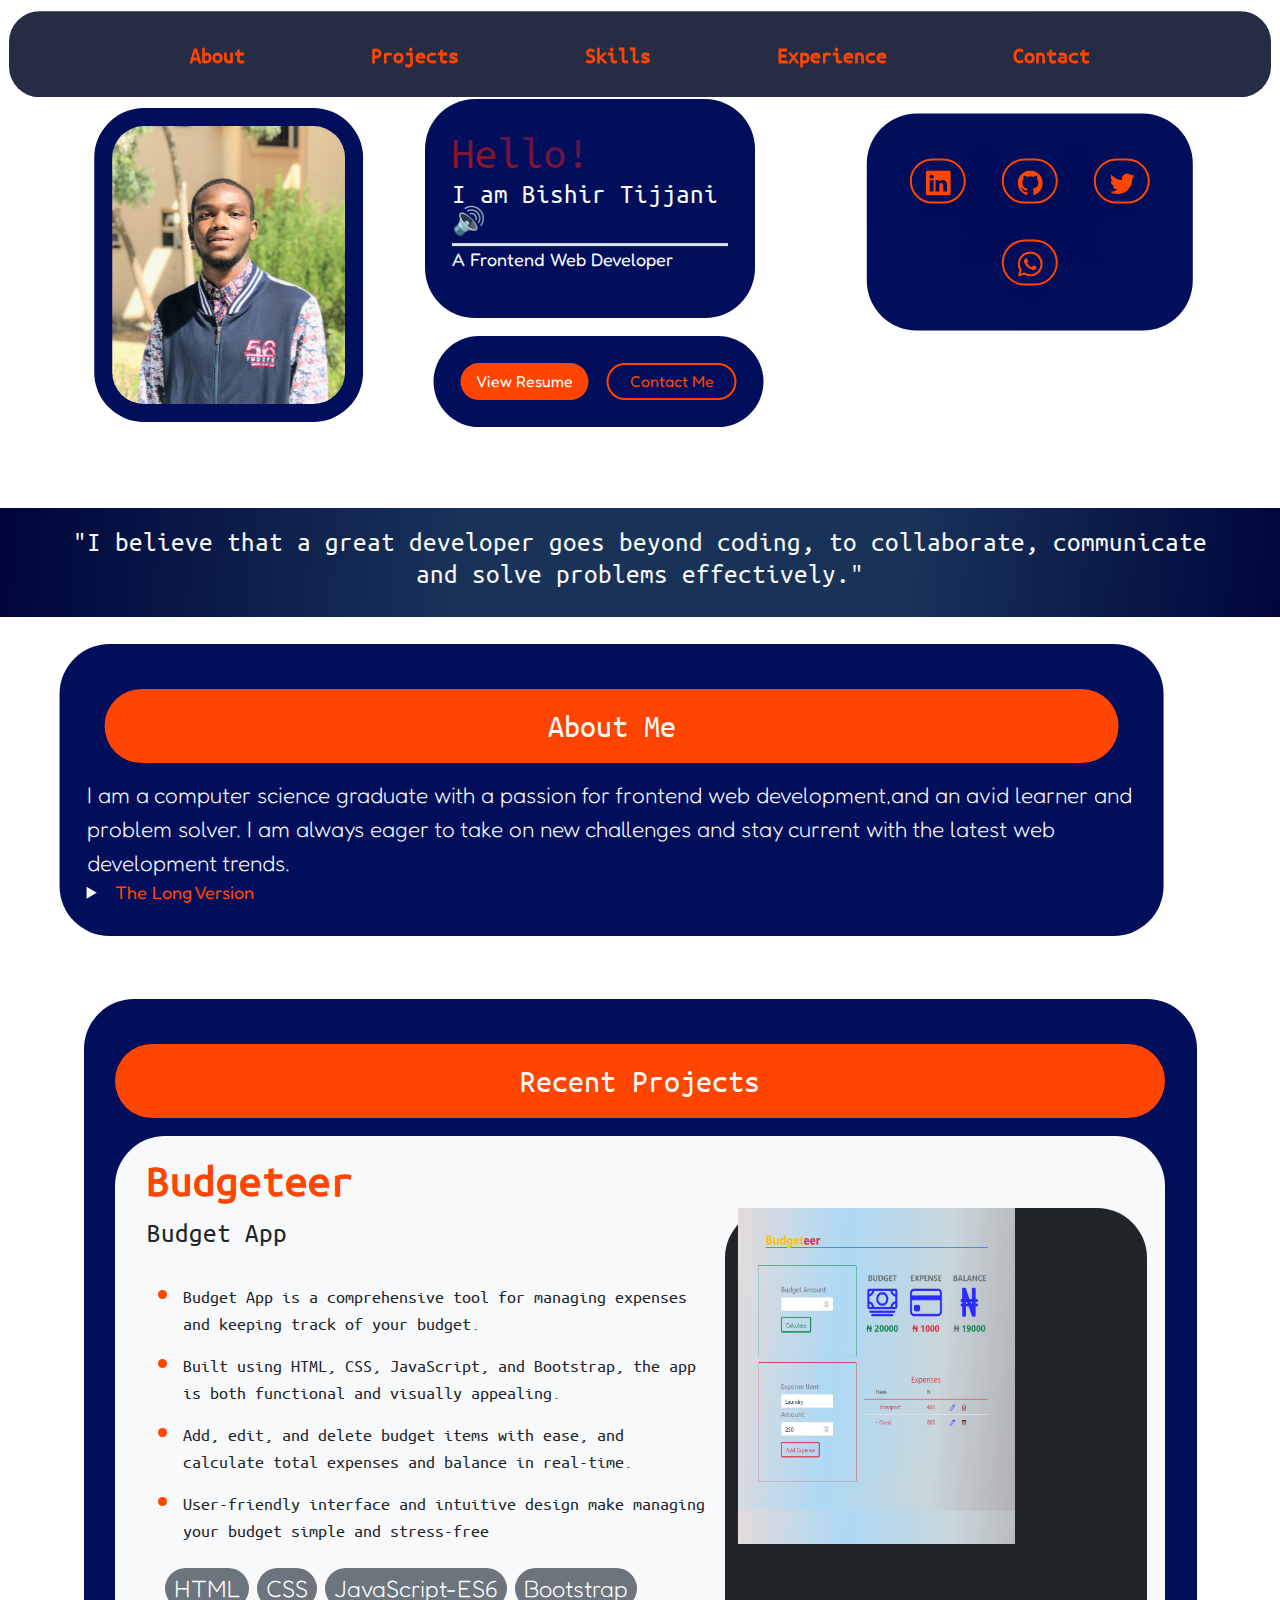
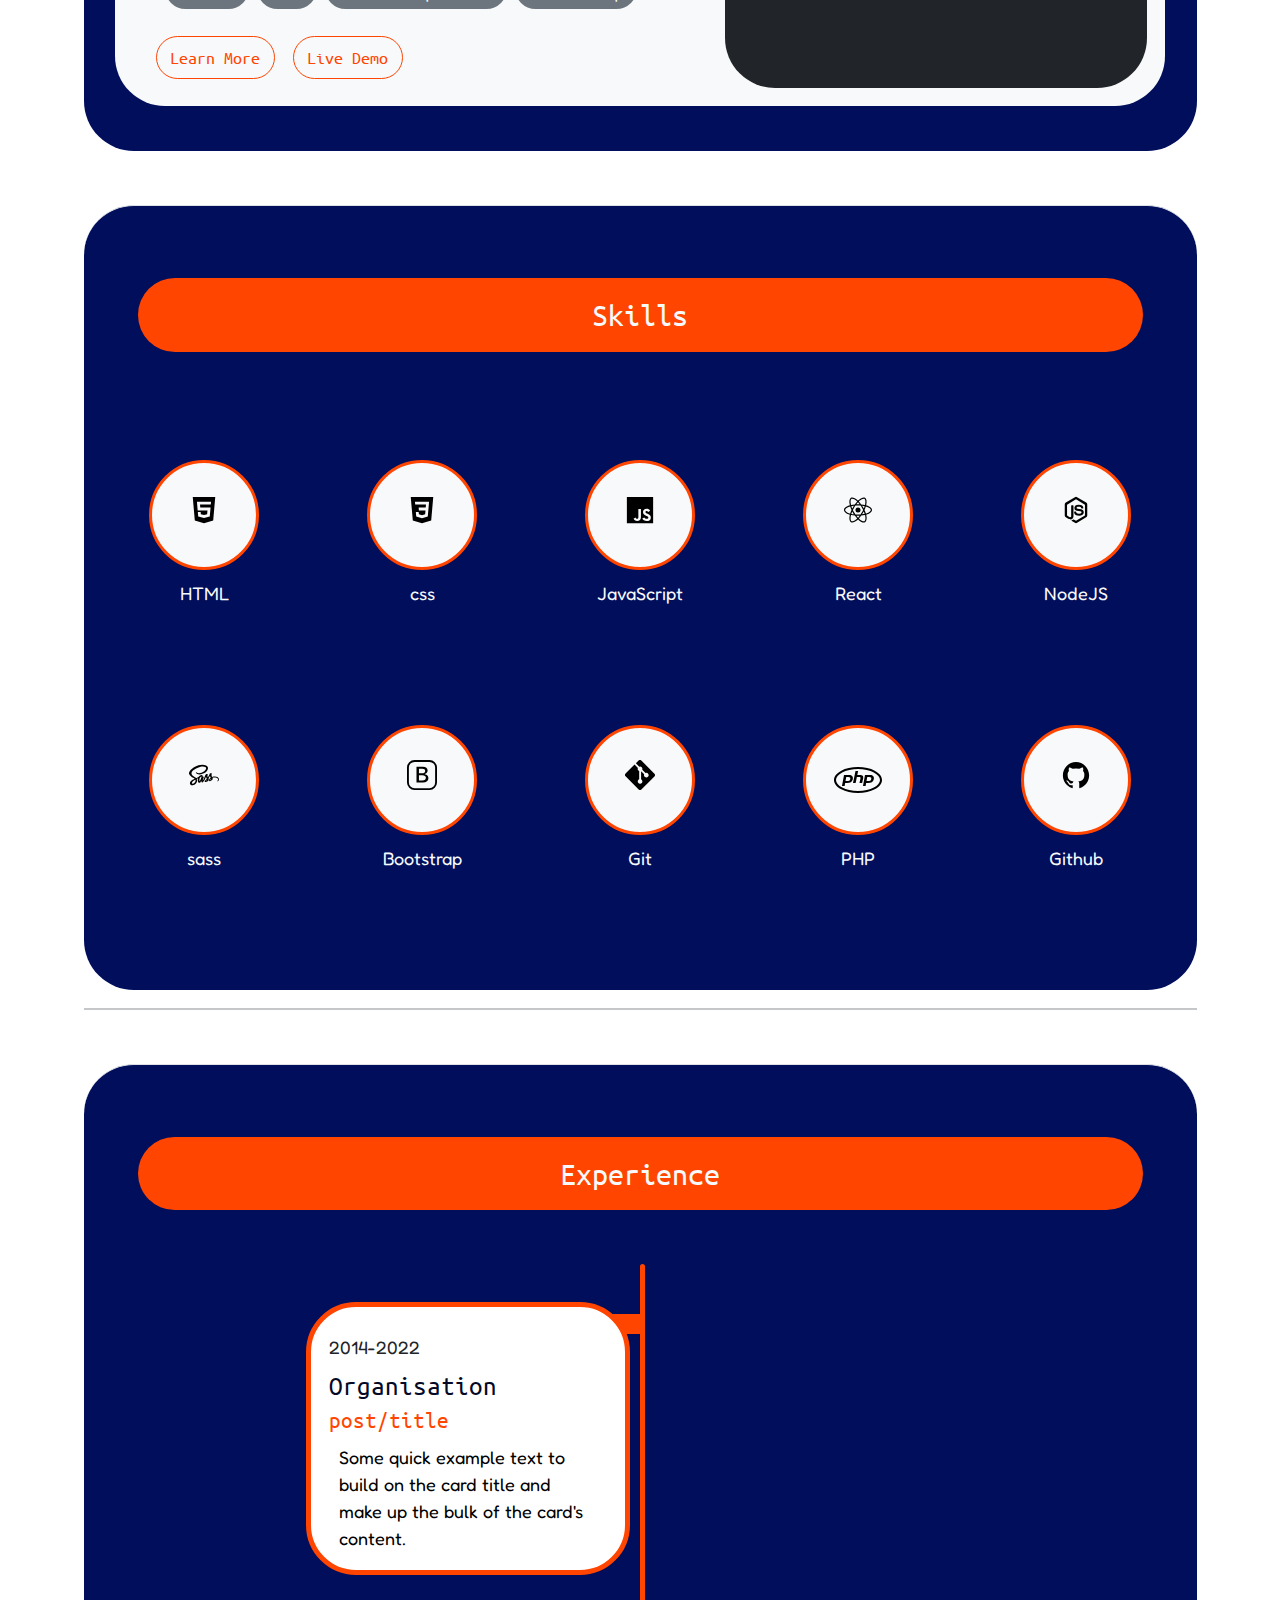
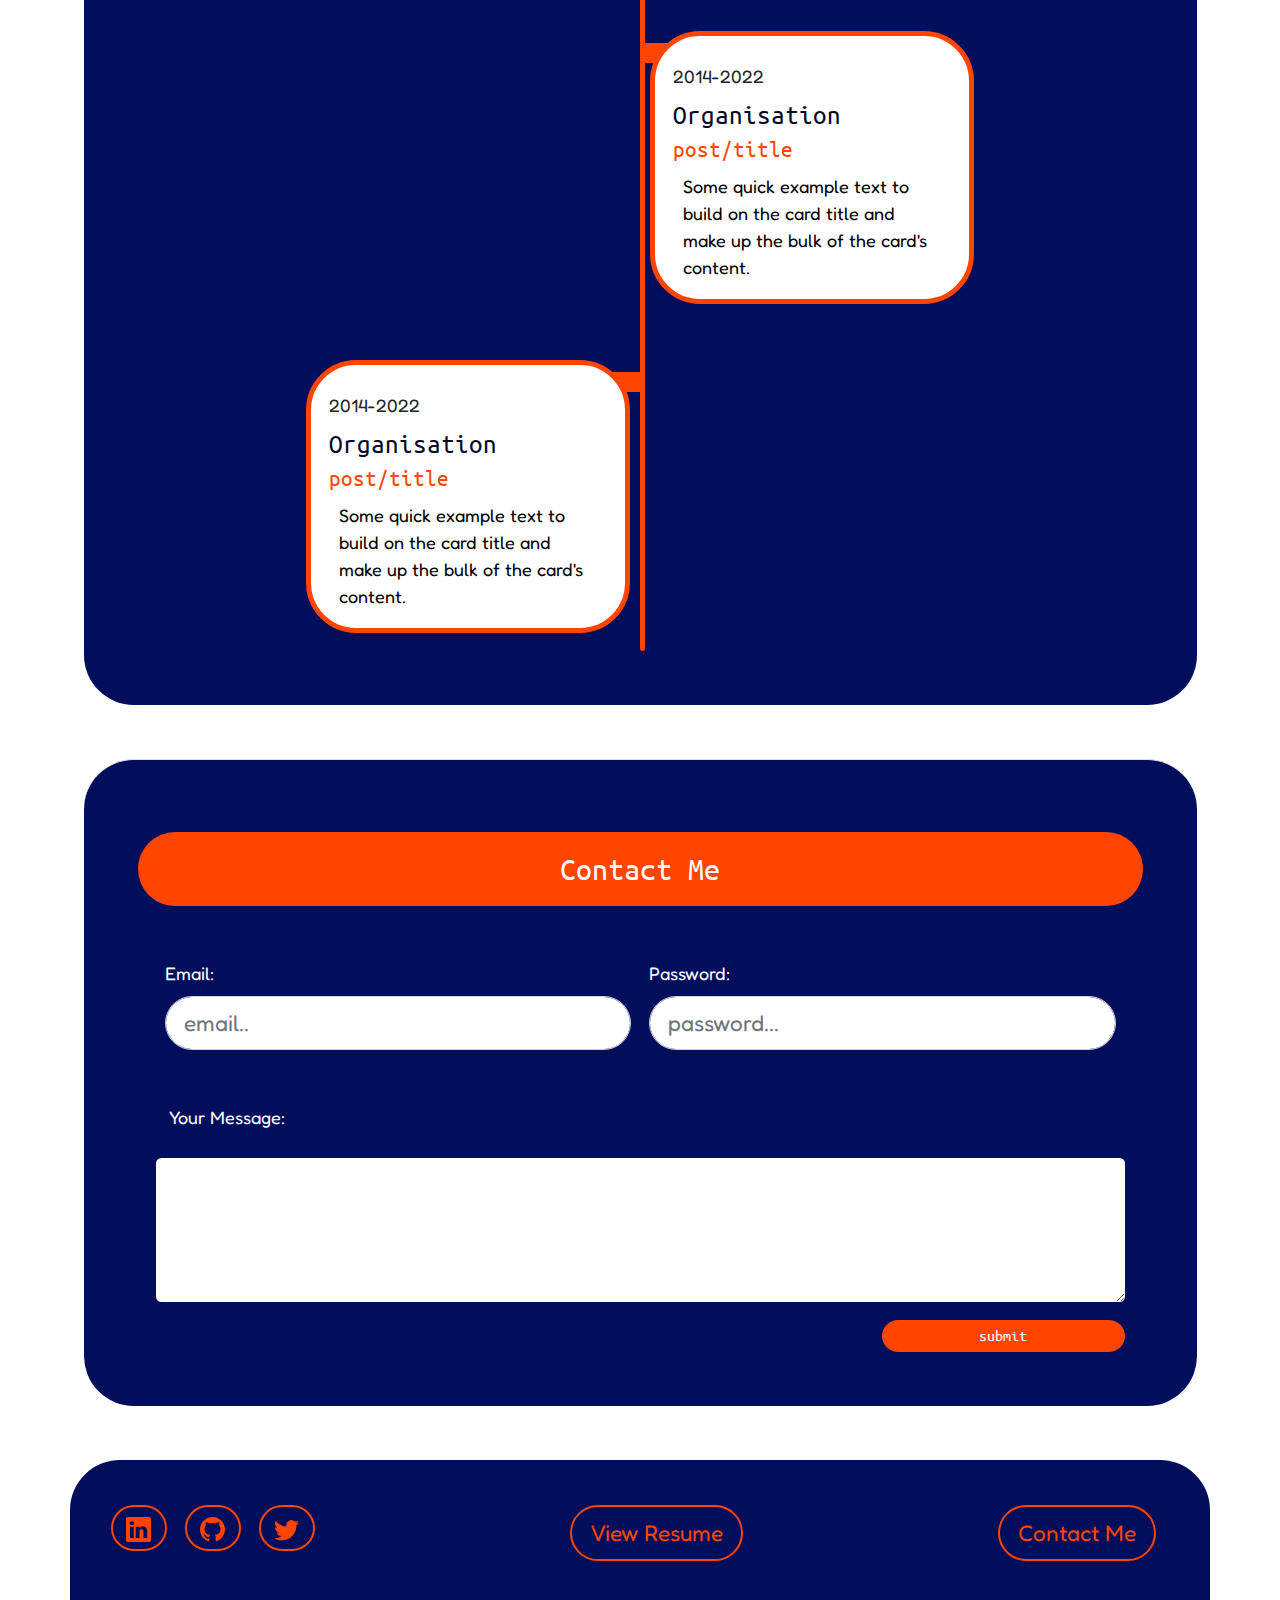
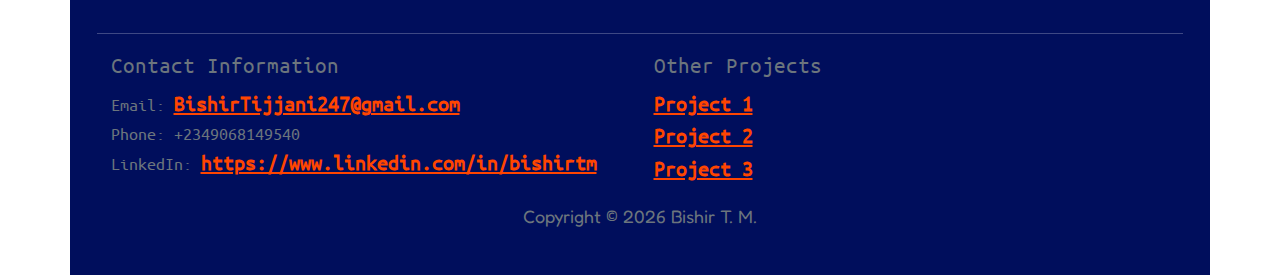
==== commit 037450ee: "Changed products section to banner style" ====
--- a/index.html
+++ b/index.html
@@ -218,7 +218,7 @@
             <h3 class="text-center text-light m-3 bg-primary p-3 has-raduis">
               About Me
             </h3>
-            <p class="lead slideFromTop" id="">
+            <div class="lead slideFromTop" id="">
               <!-- "I am a recent computer science graduate with a passion for
               frontend web development -->
               I am a computer science graduate with a passion for frontend web
@@ -246,12 +246,7 @@
                 projects makes me a valuable asset to any organization. I would
                 be excited to bring my creativity to your team."
               </details>
-              <button
-                class="ms-auto btn btn-sm btn-outline-primary rounded-pill"
-              >
-                Contact Me
-              </button>
-            </p>
+            </div>
           </div>
           <!-- <div class="col-lg-4 bg-oxford has-raduis p-4">
             <img
@@ -263,7 +258,7 @@
         </div>
       </div>
     </section>
-    <section class="container m-auto">
+    <!-- <section class="container m-auto">
       <div
         class="container w-100 m-auto bg-oxford has-raduis py-4 mb-5"
         id="projects"
@@ -271,16 +266,19 @@
         <h3 class="text-center text-light m-3 bg-primary p-3 has-raduis">
           Recent Projects
         </h3>
-        <div class="portfolio-Projects-Carousel mb-5">
-          <div class="card m-3 p-3 bg-dark has-raduis" style="width: 19rem">
+        <div class="portfolio-projects-carousel mb-5">
+          
+          <div class="card m-3 p-3 bg-dark has-raduis" style="width: 30rem">
             <img
-              src="./images/4138062.jpg"
+              src="./images/whatsapp.jpg"
               class="card-img my-lg-3"
               style="border-radius: 25px"
               alt="..."
             />
             <div class="card-body">
-              <h5 class="card-title text-center text-primary">Card title</h5>
+              <h5 class="card-title bg-dark text-center text-primary">
+                Card title
+              </h5>
               <p class="card-text text-light">
                 Some quick example text to build on the card title and make up
                 the bulk of the card's content. Some quick example text to build
@@ -297,130 +295,78 @@
               </div>
             </div>
           </div>
-          <div class="card m-3 p-3 bg-dark has-raduis" style="width: 19rem">
+        </div>
+      </div>
+    </section> -->
+    <section class="container m-auto " id="projects">
+      <div
+        class="container w-100 m-auto bg-oxford has-raduis py-4 mb-5 my-5">
+        <h3 class="text-center text-light m-3 bg-primary p-3 has-raduis">
+          Recent Projects
+        </h3>
+        <div
+          class="position-relative overflow-hidden p-3 m-md-3 my-5 bg-light has-raduis row"
+        >
+          <div class="col-md-7">
+            <h4 class="display-6 fw-bolder text-primary">Budgeteer</h4>
+            <h4 class="fw-normal">Budget App</h4>
+            <p class="lead fw-normal">
+              <!-- Introducing the Budget App, a fully functional application
+              designed to help users keep track of their expenses and manage
+              their budget. Built with HTML, CSS, JavaScript, and Bootstrap,
+              this app allows users to add, edit, and delete budget items with
+              ease. The app calculates total expenses and displays the balance,
+              helping users stay on top of their finances. With its
+              user-friendly interface and intuitive design, the Budget App is
+              the perfect tool for anyone looking to take control of their
+              spending and budget their money effectively. Try it out today and
+              take the first step towards financial stability! -->
+              <ul> 
+                <li> Budget App is a comprehensive tool for managing expenses and keeping track of your budget.</li>
+                <li>Built using HTML, CSS, JavaScript, and Bootstrap, the app is both functional and visually appealing.</li>
+                <li>Add, edit, and delete budget items with ease, and calculate total expenses and balance in real-time.</li>
+                <li>User-friendly interface and intuitive design make managing your budget simple and stress-free</li>
+            </ul>
+            </p>
+            
+            <div class="m-3 fs-3">
+              <span class="badge bg-secondary fw-light p-1 rounded-pill p-2"
+                >HTML</span
+              >
+              <span class="badge bg-secondary fw-light p-1 rounded-pill p-2"
+                >CSS</span
+              >
+              <span class="badge bg-secondary fw-light p-1 rounded-pill p-2"
+                >JavaScript-ES6</span
+              >
+              <span class="badge bg-secondary fw-light p-1 rounded-pill p-2"
+                >Bootstrap</span
+              >
+            </div>
+            <div class="btn-group">
+              <a
+                class="btn btn-outline-primary border rounded-pill border-primary m-2"
+                href="./projects/budgeteer.html"
+                target="_blank"
+                >Learn More</a
+              >
+              <a
+                class="btn btn-outline-primary border rounded-pill border-primary m-2"
+                href="https://bishir-tm.github.io/Budgeteer/"
+                target="_blank"
+                >Live Demo</a
+              >
+            </div>
+          </div>
+          <div class="col-md-5 has-raduis mt-5 bg-dark">
             <img
-              src="./images/whatsapp.jpg"
-              class="card-img my-lg-3"
-              style="border-radius: 25px"
-              alt="..."
+              class="bg-dark"
+              src="./images/Screen Shot 2023-02-04 at 13.34.20.png"
+              alt=""
+              srcset=""
+              width="70%"
+              height="70%"
             />
-            <div class="card-body">
-              <h5 class="card-title text-center text-primary">Card title</h5>
-              <p class="card-text text-light">
-                Some quick example text to build on the card title and make up
-                the bulk of the card's content. Some quick example text to build
-                on the card title and make up the bulk of the card's content.
-                Some quick example text to build on the card title and make up
-                the bulk of the card's content. Some quick example text to build
-                on the card title and make up the bulk of the card's content.
-              </p>
-              <div class="btn-group-sm d-flex justify-content-between">
-                <a href="#" class="btn btn-light rounded-pill">Learn More</a>
-                <a href="#" class="btn btn-outline-light rounded-pill"
-                  >Live Demo</a
-                >
-              </div>
-            </div>
-          </div>
-          <div class="card m-3 p-3 bg-dark has-raduis" style="width: 19rem">
-            <img
-              src="./images/4138062.jpg"
-              class="card-img my-lg-3"
-              style="border-radius: 25px"
-              alt="..."
-            />
-            <div class="card-body">
-              <h5 class="card-title text-center text-primary">Card title</h5>
-              <p class="card-text text-light">
-                Some quick example text to build on the card title and make up
-                the bulk of the card's content. Some quick example text to build
-                on the card title and make up the bulk of the card's content.
-                Some quick example text to build on the card title and make up
-                the bulk of the card's content. Some quick example text to build
-                on the card title and make up the bulk of the card's content.
-              </p>
-              <div class="btn-group-sm d-flex justify-content-between">
-                <a href="#" class="btn btn-light rounded-pill">Learn More</a>
-                <a href="#" class="btn btn-outline-light rounded-pill"
-                  >Live Demo</a
-                >
-              </div>
-            </div>
-          </div>
-          <div class="card m-3 p-3 bg-dark has-raduis" style="width: 19rem">
-            <img
-              src="./images/whatsapp.jpg"
-              class="card-img my-lg-3"
-              style="border-radius: 25px"
-              alt="..."
-            />
-            <div class="card-body">
-              <h5 class="card-title text-center text-primary">Card title</h5>
-              <p class="card-text text-light">
-                Some quick example text to build on the card title and make up
-                the bulk of the card's content. Some quick example text to build
-                on the card title and make up the bulk of the card's content.
-                Some quick example text to build on the card title and make up
-                the bulk of the card's content. Some quick example text to build
-                on the card title and make up the bulk of the card's content.
-              </p>
-              <div class="btn-group-sm d-flex justify-content-between">
-                <a href="#" class="btn btn-light rounded-pill">Learn More</a>
-                <a href="#" class="btn btn-outline-light rounded-pill"
-                  >Live Demo</a
-                >
-              </div>
-            </div>
-          </div>
-          <div class="card m-3 p-3 bg-dark has-raduis" style="width: 19rem">
-            <img
-              src="./images/4138062.jpg"
-              class="card-img my-lg-3"
-              style="border-radius: 25px"
-              alt="..."
-            />
-            <div class="card-body">
-              <h5 class="card-title text-center text-primary">Card title</h5>
-              <p class="card-text text-light">
-                Some quick example text to build on the card title and make up
-                the bulk of the card's content. Some quick example text to build
-                on the card title and make up the bulk of the card's content.
-                Some quick example text to build on the card title and make up
-                the bulk of the card's content. Some quick example text to build
-                on the card title and make up the bulk of the card's content.
-              </p>
-              <div class="btn-group-sm d-flex justify-content-between">
-                <a href="#" class="btn btn-light rounded-pill">Learn More</a>
-                <a href="#" class="btn btn-outline-light rounded-pill"
-                  >Live Demo</a
-                >
-              </div>
-            </div>
-          </div>
-          <div class="card m-3 p-3 bg-dark has-raduis" style="width: 19rem">
-            <img
-              src="./images/whatsapp.jpg"
-              class="card-img my-lg-3"
-              style="border-radius: 25px"
-              alt="..."
-            />
-            <div class="card-body">
-              <h5 class="card-title text-center text-primary">Card title</h5>
-              <p class="card-text text-light">
-                Some quick example text to build on the card title and make up
-                the bulk of the card's content. Some quick example text to build
-                on the card title and make up the bulk of the card's content.
-                Some quick example text to build on the card title and make up
-                the bulk of the card's content. Some quick example text to build
-                on the card title and make up the bulk of the card's content.
-              </p>
-              <div class="btn-group-sm d-flex justify-content-between">
-                <a href="#" class="btn btn-light rounded-pill">Learn More</a>
-                <a href="#" class="btn btn-outline-light rounded-pill"
-                  >Live Demo</a
-                >
-              </div>
-            </div>
           </div>
         </div>
       </div>
--- a/css/style.css
+++ b/css/style.css
@@ -51,7 +51,7 @@
     border-color: orangered !important;
 }
 
-p,label,b,div,details,summary{
+p,label,b,div,details,summary,span{
     font-family: Fredoka !important;
 }
 
@@ -123,13 +123,19 @@
 
 
 .has-raduis{
-    border-radius: 50px ;
+    border-radius: 50px !important;
 }
 .rainbow-bg{
     /* background: linear-gradient(96deg, rgba(0,6,59,1) 1%, rgba(24,50,88,1) 36%, rgb(65, 10, 62) 71%, rgb(68, 28, 146) 100%); */
     background: linear-gradient(96deg, rgba(0,6,59,1) 1%, rgba(24,50,88,1) 36%, rgb(24,50,88,1) 71%, rgb(0,6,59,1) 100%);
 
 
+}
+
+li::marker{
+    color: orangered;
+    font-size: xx-large;
+    margin-top: -40px;
 }
 
 .rainbow-border{
@@ -144,7 +150,10 @@
     padding: 35px;
     box-sizing: content-box;            
 }
-        
+
+.animated{
+    animation: up-down 2s ease-in-out infinite alternate-reverse both;
+}    
 .rainbow-text{
     background: #0D168C;
     background: repeating-linear-gradient(to bottom left, #0D168C 0%, #B31210 100%);
@@ -153,12 +162,12 @@
 }
         
 
-    a{
-        text-decoration: none;
-        color: orangered;
-        font-weight: 600;
-        font-size: large;
-    }
+a{
+    text-decoration: none;
+    color: orangered;
+    font-weight: 600;
+    font-size: larger;
+}
 
 
 .home-banner{
@@ -175,6 +184,19 @@
     margin-left: 10px;
     margin-right: 10px;
     flex: 1;
+}
+
+.portfolio-projects-carousel h5{
+    position: relative;
+    top: -65px;
+    padding: 15px;
+    border-radius: 3.5rem;
+    text-align: center;
+    display: flex;
+    justify-content: center;
+    align-items: center;
+    width: fit-content;
+
 }
 
 .slick-prev{
@@ -304,10 +326,12 @@
         justify-content: center;
         position: relative;
         top: 50px;
-        margin-left: 0 ;
+        margin-left: 0;
     }
    
-    
+    .card{
+        max-width: 19rem;
+    }
 }
 /*******************End of experience timeline ******************/
 
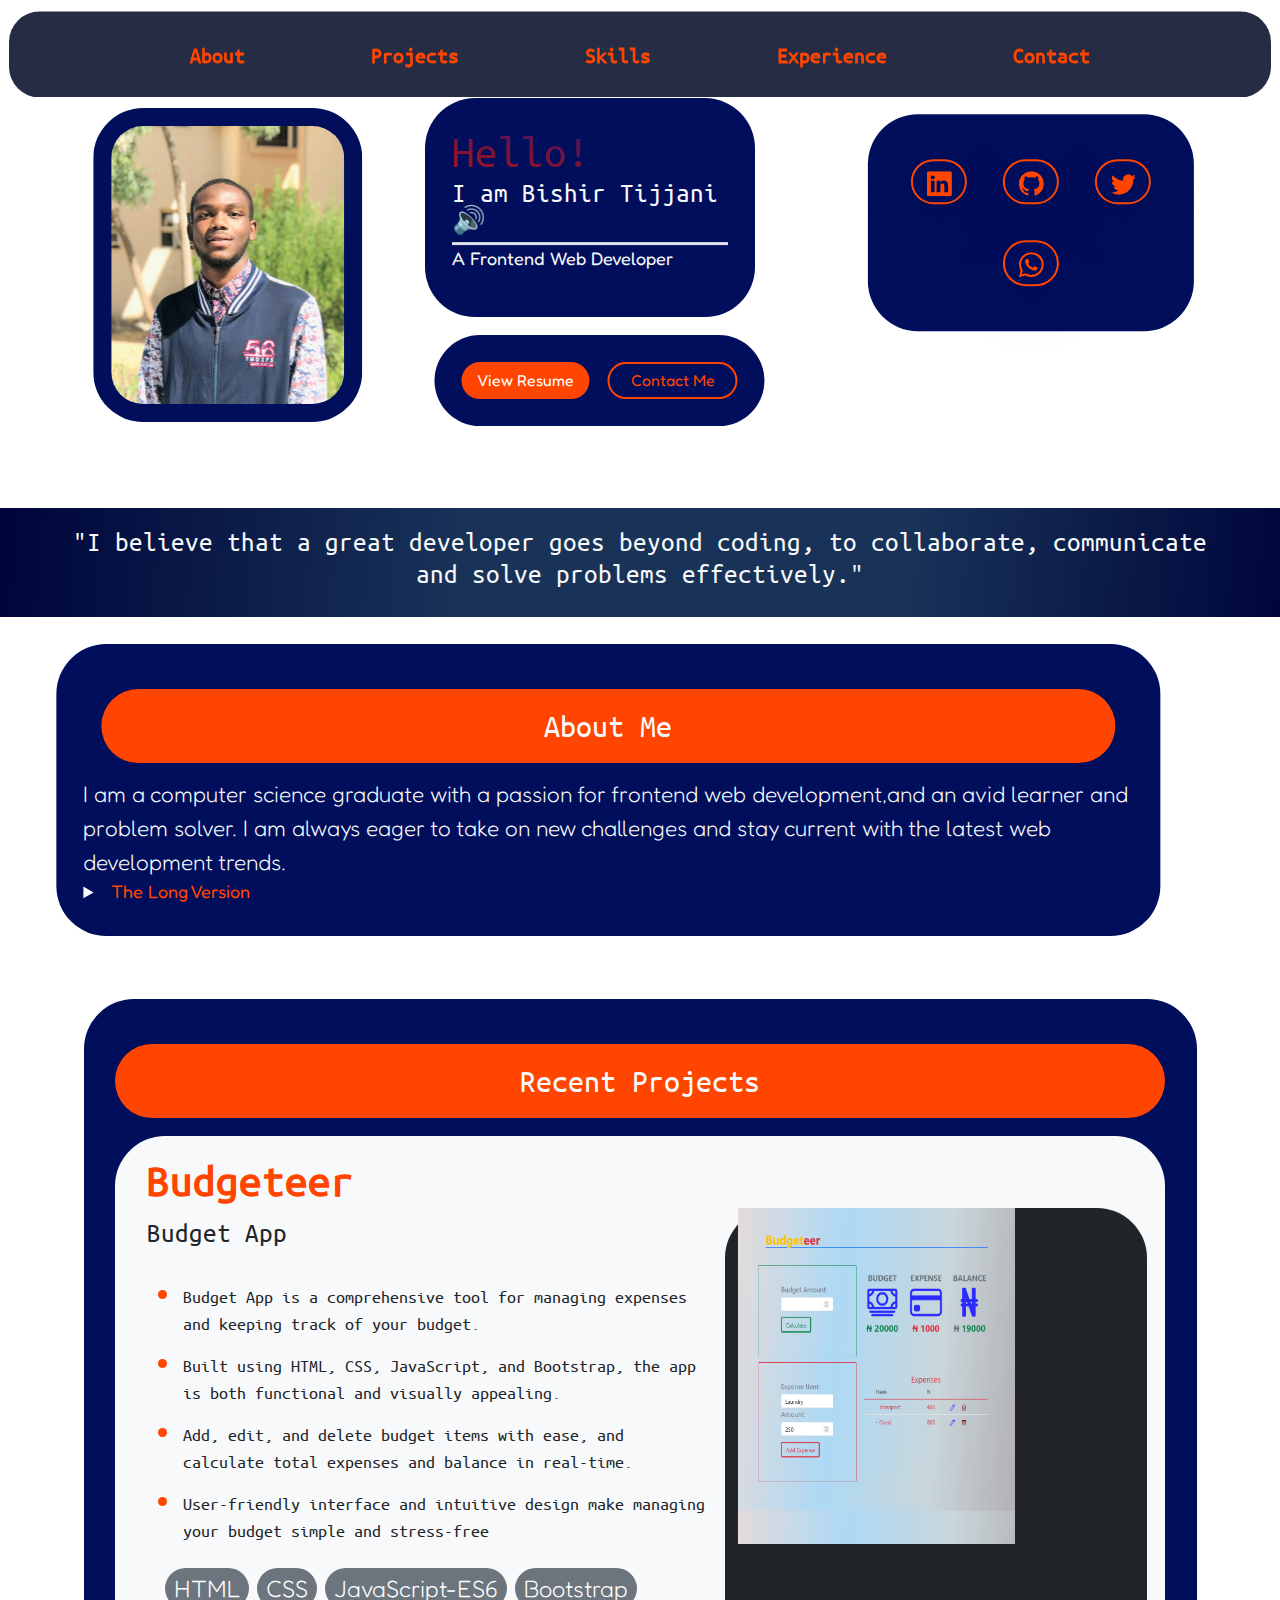
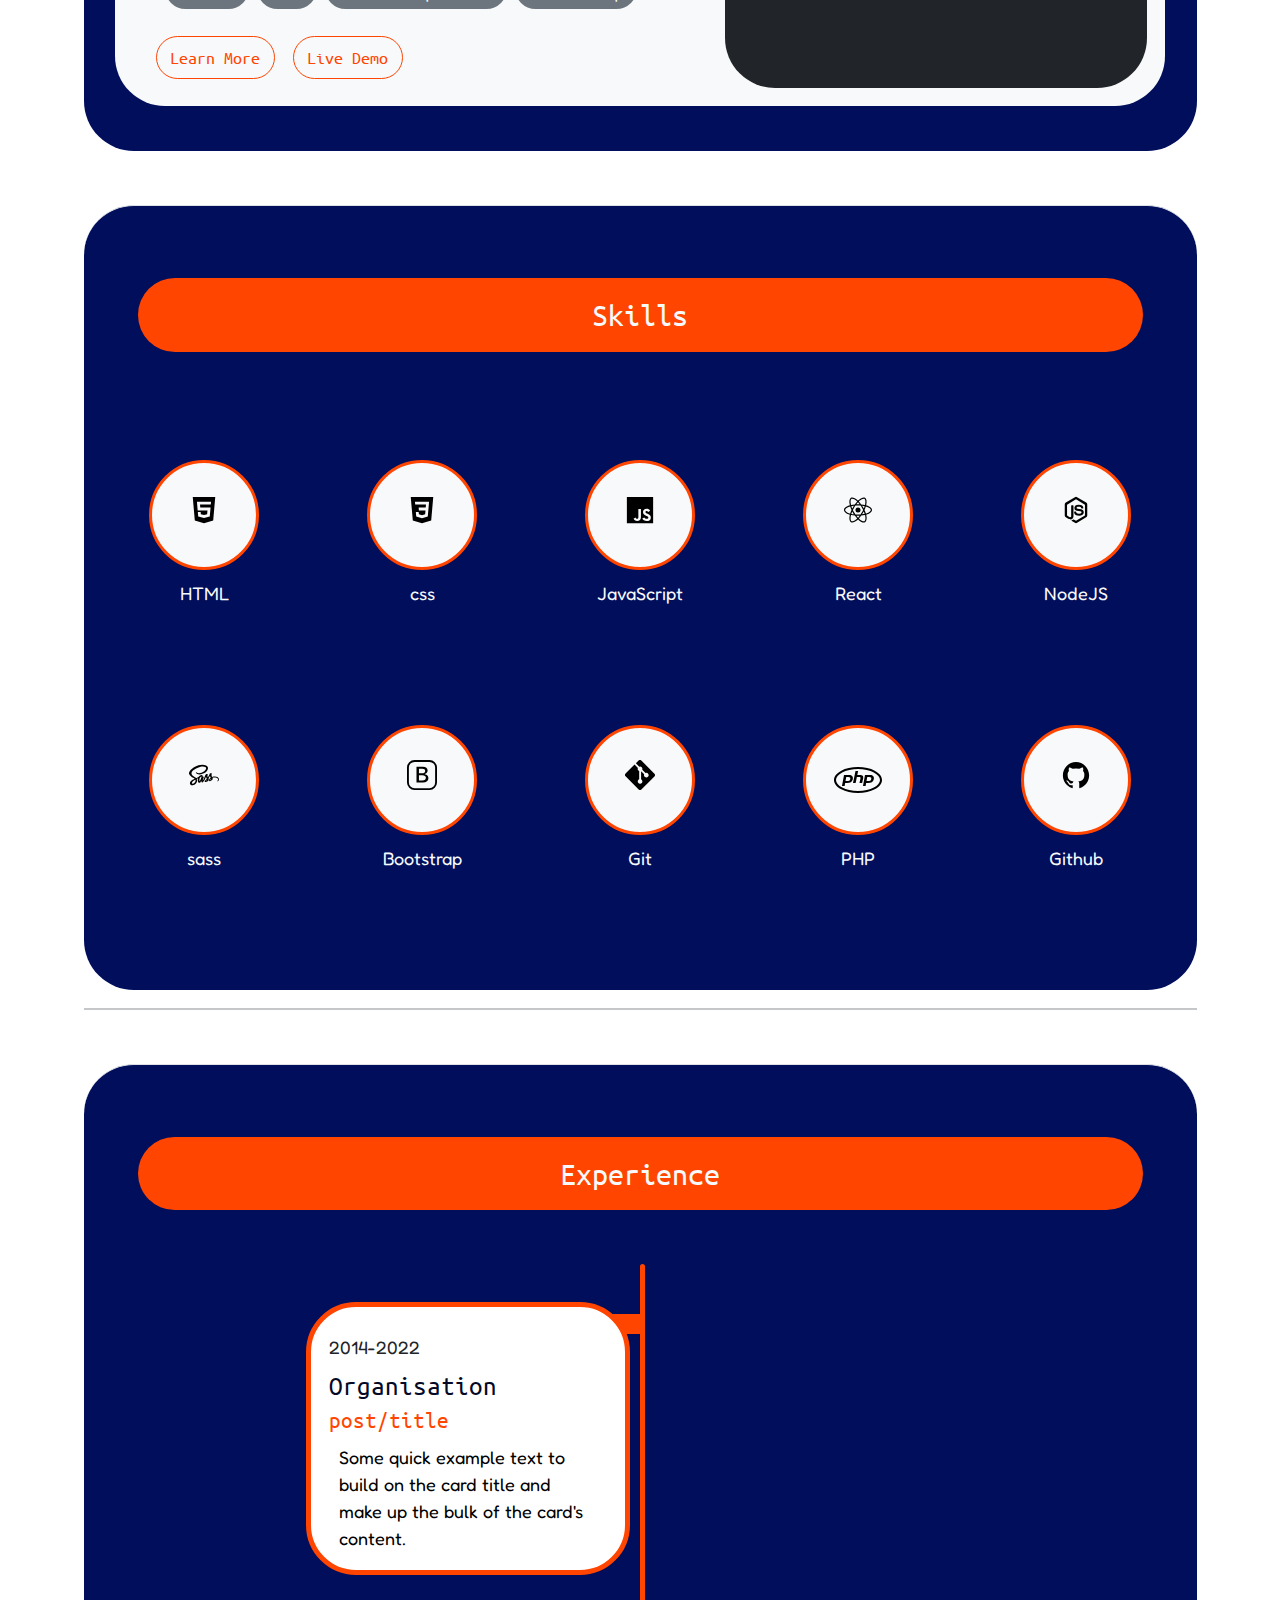
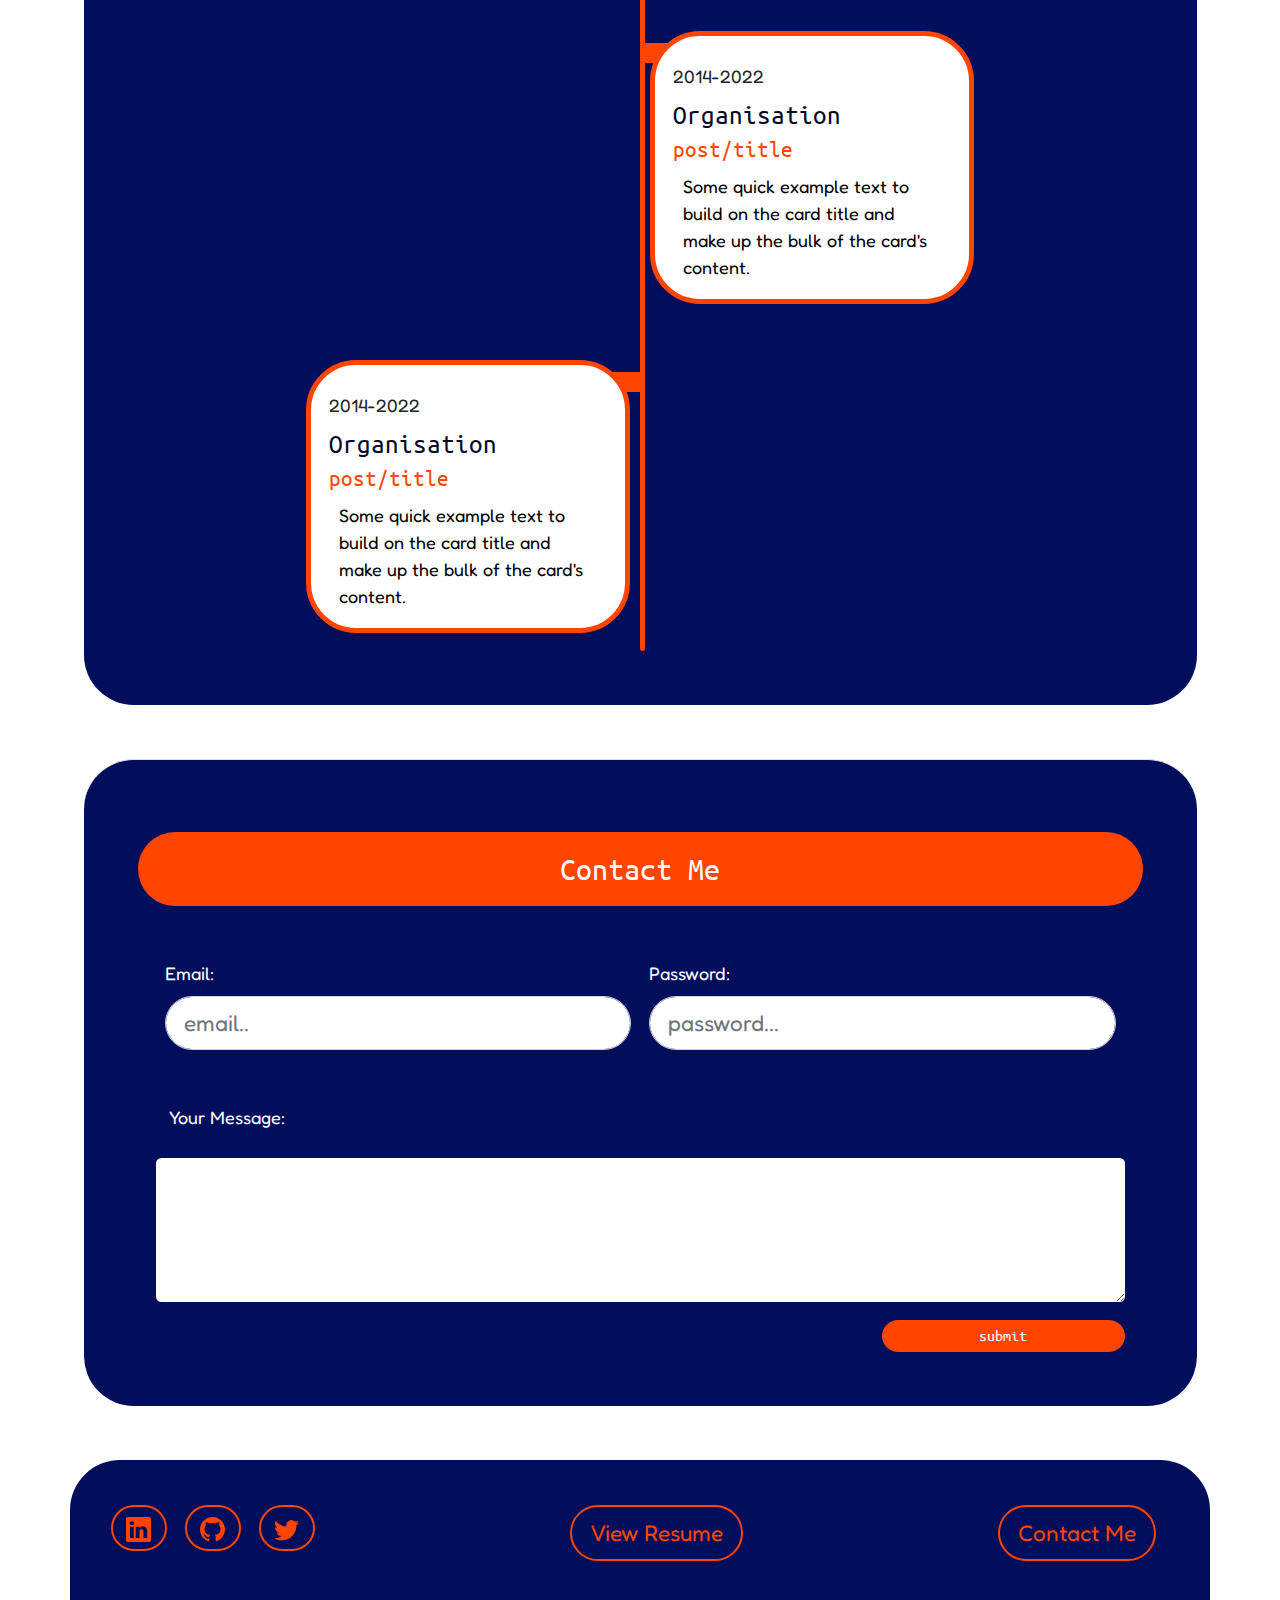
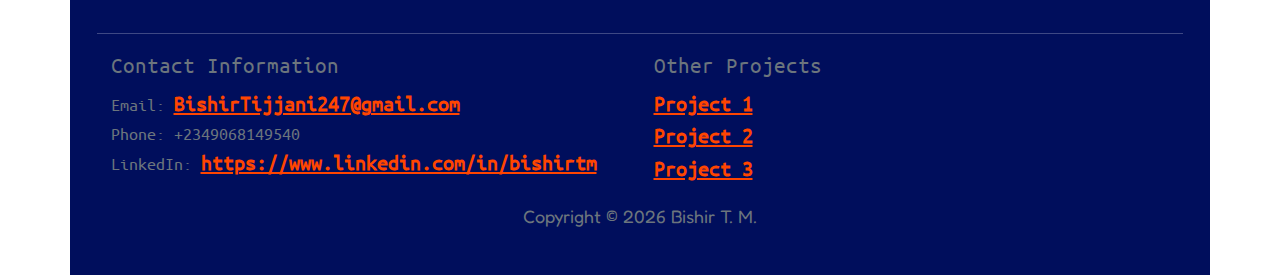
==== commit 81ef3612: "." ====
--- a/index.html
+++ b/index.html
@@ -298,6 +298,7 @@
         </div>
       </div>
     </section> -->
+    
     <section class="container m-auto " id="projects">
       <div
         class="container w-100 m-auto bg-oxford has-raduis py-4 mb-5 my-5">
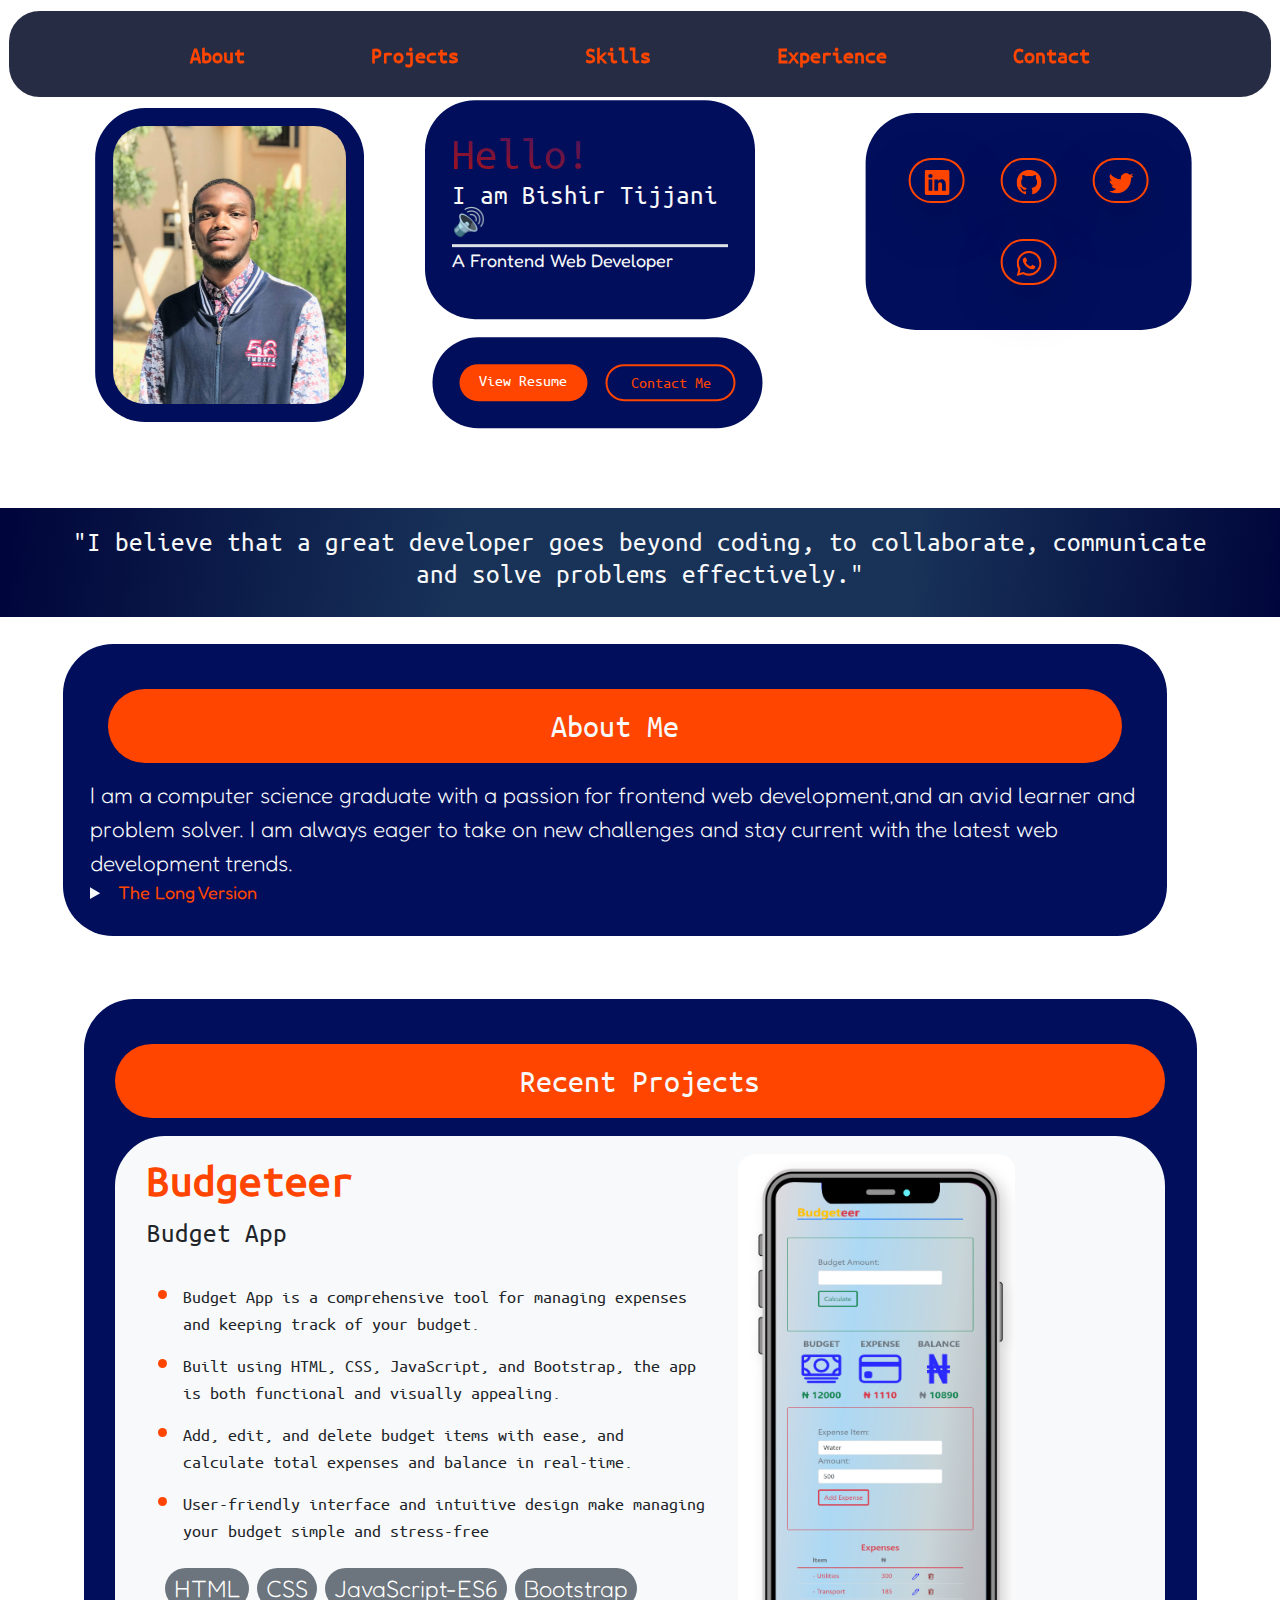
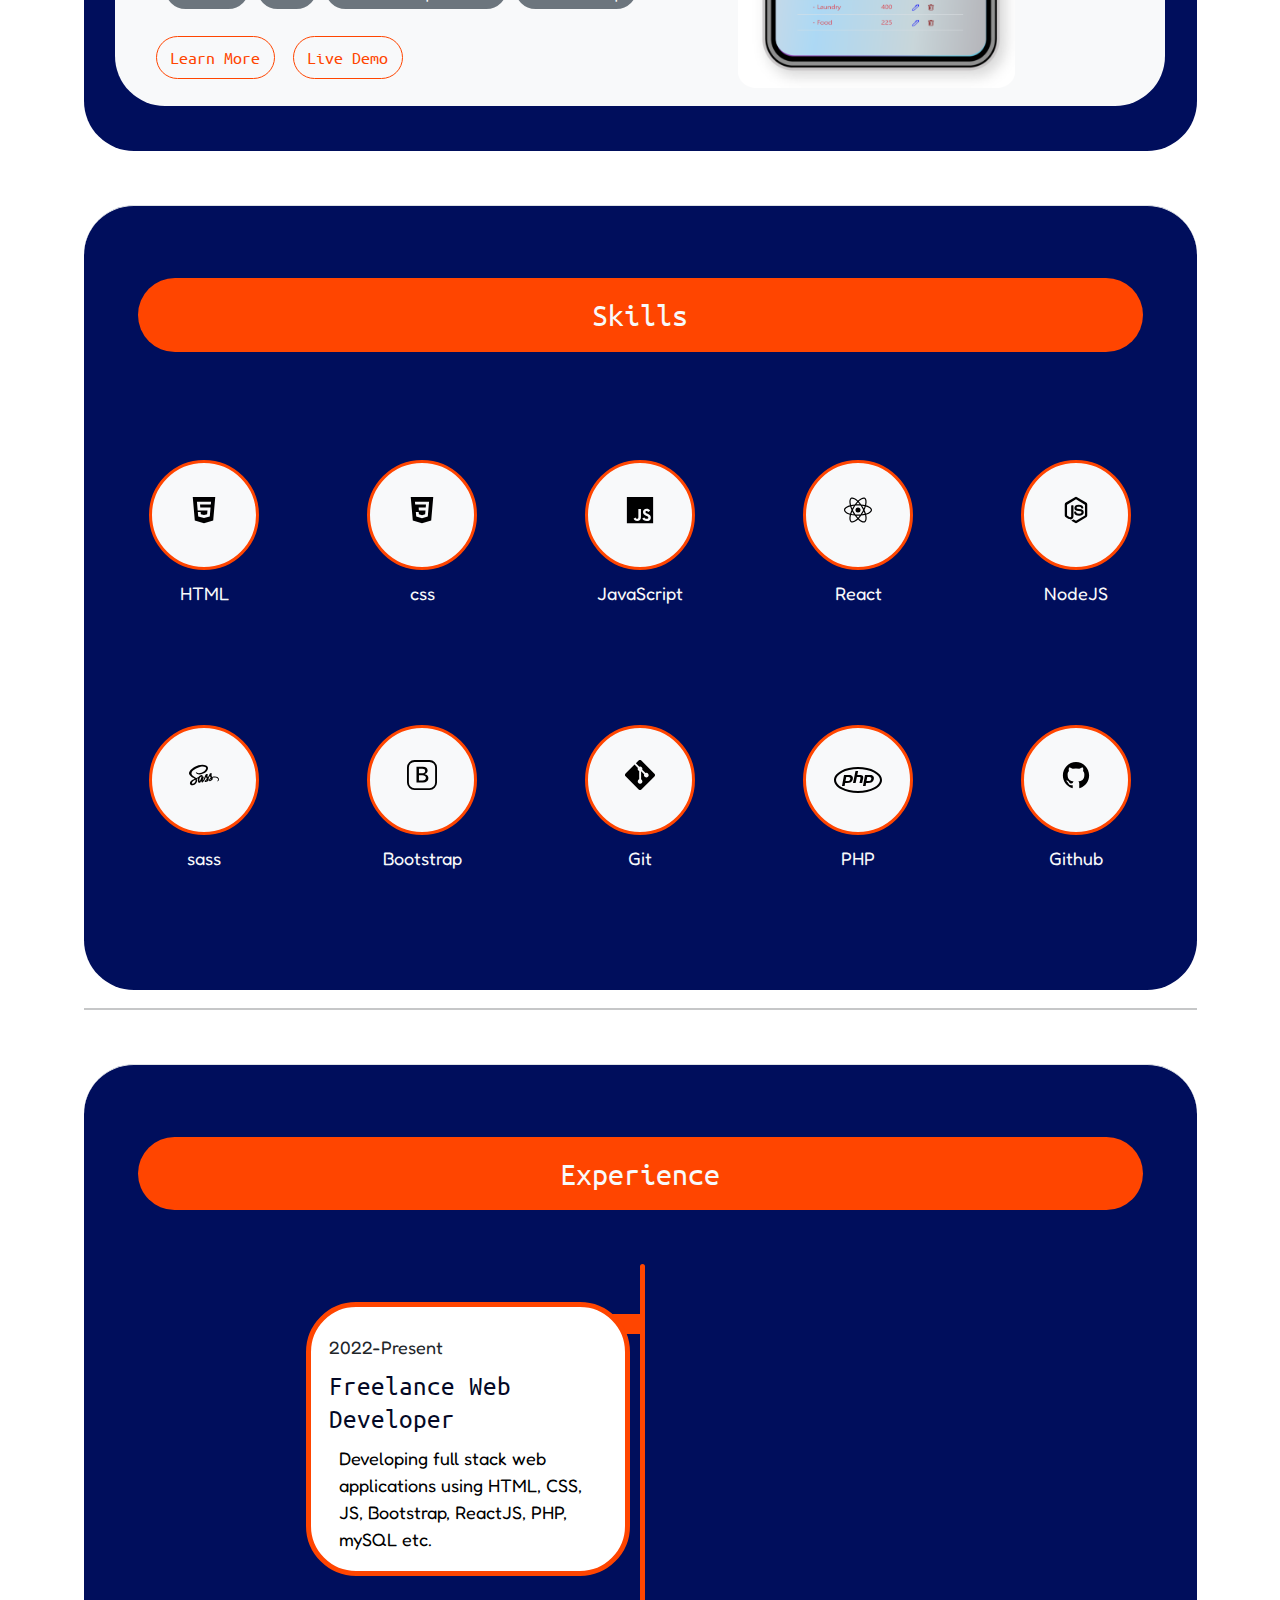
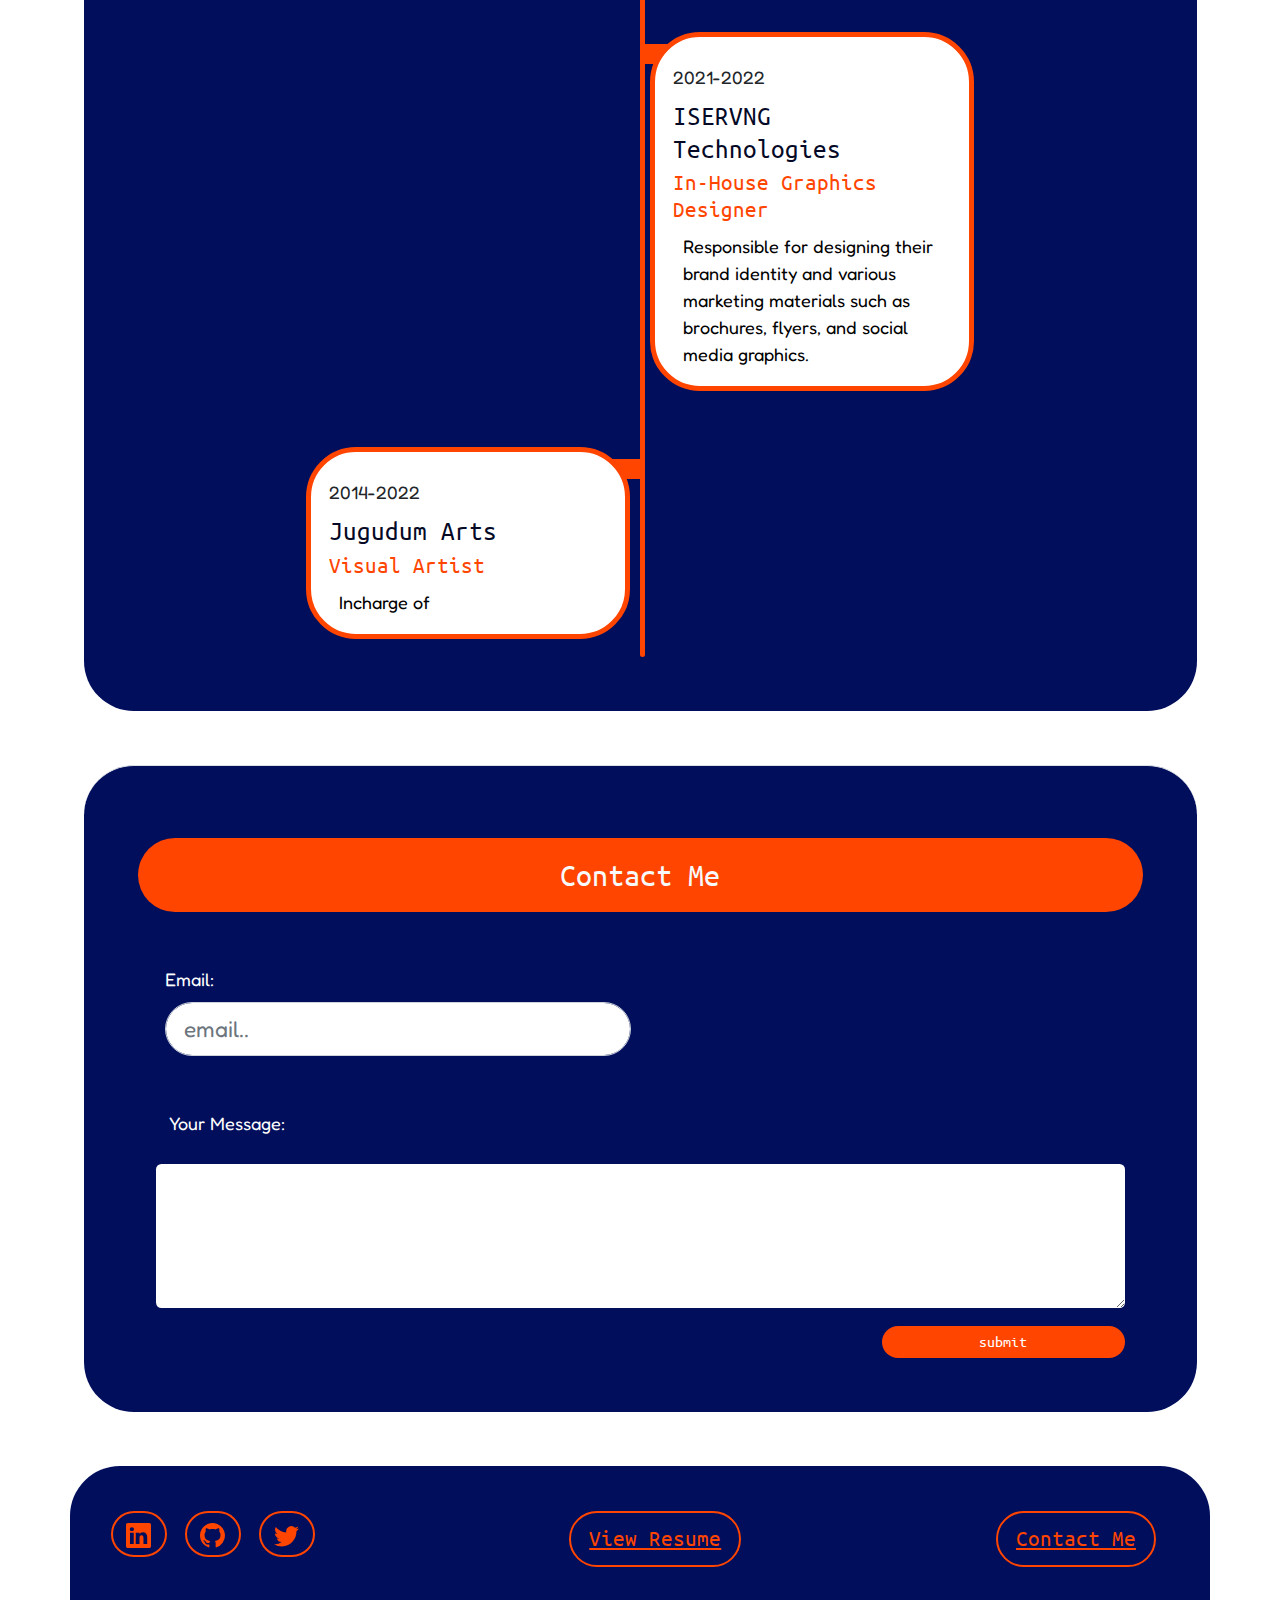
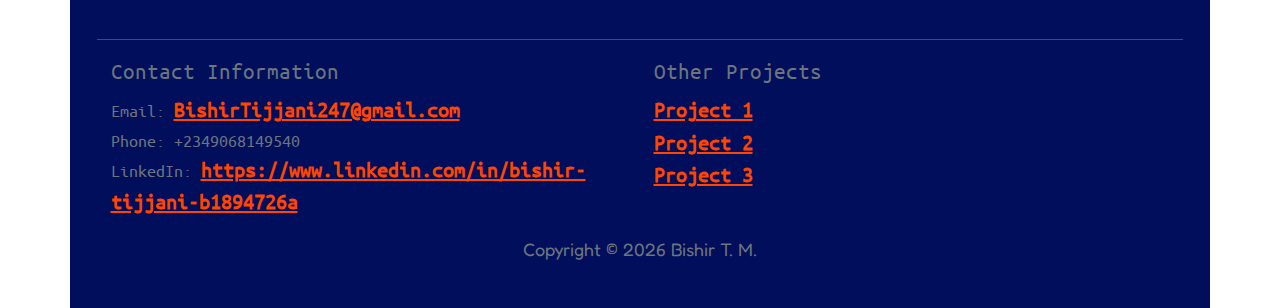
==== commit 5cd7cb58: "correct social links" ====
--- a/index.html
+++ b/index.html
@@ -100,18 +100,12 @@
                 class="btn-group-sm d-flex slideFromRight justify-content-between align-items-csnter bg-oxford has-raduis p-3 my-3"
                 role="group"
               >
-                <button
-                  type="button "
-                  class="w-100 btn m-2 rounded-pill btn-primary"
-                >
+                <a href="assets/resume01.pdf" target="_blank" class="w-100 btn m-2 rounded-pill btn-primary">
                   View Resume
-                </button>
-                <button
-                  type="button"
-                  class="w-100 btn m-2 rounded-pill btn-outline-primary"
-                >
+                </a>
+                <a href="#contact" class="w-100 btn m-2 rounded-pill btn-outline-primary" rel="noopener noreferrer">
                   Contact Me
-                </button>
+                </a>
               </div>
             </div>
           </div>
@@ -120,9 +114,9 @@
           <div
             class="d-flex flex-wrap align-items-center justify-content-center slideFromBottom py-4 bg-oxford has-raduis"
           >
-            <a
+            <a target="_blank"
               class="btn shadow-lg btn-outline-primary rounded-pill m-sm-3 m-1"
-              href="#"
+              href="https://www.linkedin.com/in/bishir-tijjani-b1894726a"
             >
               <i class="bi">
                 <svg
@@ -139,9 +133,9 @@
                 </svg>
               </i>
             </a>
-            <a
+            <a target="_blank"
               class="btn shadow-lg btn-outline-primary rounded-pill m-sm-3 m-1"
-              href="#"
+              href="https://github.com/bishir-tm"
             >
               <i class="bi">
                 <svg
@@ -158,9 +152,9 @@
                 </svg>
               </i>
             </a>
-            <a
+            <a 
               class="btn shadow-lg btn-outline-primary rounded-pill m-sm-3 m-1"
-              href="#"
+              href="https://twitter.com/bishirtm"
               target="_blank"
             >
               <i class="bi">
@@ -178,9 +172,9 @@
                 </svg>
               </i>
             </a>
-            <a
+            <a target="_blank"
               class="btn shadow-lg btn-outline-primary rounded-pill m-sm-3 m-1"
-              href="#"
+              href="https://wa.link/9nzwvs"
             >
               <i class="bi">
                 <svg
@@ -359,14 +353,14 @@
               >
             </div>
           </div>
-          <div class="col-md-5 has-raduis mt-5 bg-dark">
+          <div class="col-md-5">
             <img
-              class="bg-dark"
-              src="./images/Screen Shot 2023-02-04 at 13.34.20.png"
+              class=""
+              src="./images/Budgeteer-mobile.png"
               alt=""
               srcset=""
               width="70%"
-              height="70%"
+              height="100%"
             />
           </div>
         </div>
@@ -494,14 +488,14 @@
               style="max-width: 18rem"
             >
               <div class="card-header bg-transparent border-0 pt-4">
-                2014-2022
+                2022-Present
               </div>
               <div class="card-body text-primary pt-0">
-                <h4 class="card-title text-oxford">Organisation</h4>
-                <h5 class="card-subtitle text-primary">post/title</h5>
+                <h4 class="card-title text-oxford">Freelance Web Developer</h4>
+                <!-- <h5 class="card-subtitle text-primary">post/title</h5> -->
                 <p class="card-text text-black">
-                  Some quick example text to build on the card title and make up
-                  the bulk of the card's content.
+                  Developing full stack web applications using HTML, 
+                  CSS, JS, Bootstrap, ReactJS, PHP, mySQL etc.
                 </p>
               </div>
             </div>
@@ -512,14 +506,15 @@
               style="max-width: 18rem"
             >
               <div class="card-header bg-transparent border-0 pt-4">
-                2014-2022
+                2021-2022
               </div>
               <div class="card-body text-primary pt-0">
-                <h4 class="card-title text-oxford">Organisation</h4>
-                <h5 class="card-subtitle text-primary">post/title</h5>
+                <h4 class="card-title text-oxford">ISERVNG Technologies</h4>
+                <h5 class="card-subtitle text-primary">In-House Graphics Designer</h5>
                 <p class="card-text text-black">
-                  Some quick example text to build on the card title and make up
-                  the bulk of the card's content.
+                  Responsible for designing their brand identity and 
+                  various marketing materials such as brochures, 
+                  flyers, and social media graphics.  
                 </p>
               </div>
             </div>
@@ -533,11 +528,10 @@
                 2014-2022
               </div>
               <div class="card-body text-primary pt-0">
-                <h4 class="card-title text-oxford">Organisation</h4>
-                <h5 class="card-subtitle text-primary">post/title</h5>
+                <h4 class="card-title text-oxford">Jugudum Arts</h4>
+                <h5 class="card-subtitle text-primary">Visual Artist</h5>
                 <p class="card-text text-black">
-                  Some quick example text to build on the card title and make up
-                  the bulk of the card's content.
+                  Incharge of 
                 </p>
               </div>
             </div>
@@ -550,33 +544,34 @@
         id=""
         class="d-flex flex-wrap flex-column border-top skills bg-oxford has-raduis m-auto py-5 pt-3"
       >
+        <script src="https://cdn.formspree.com/js/formbutton-v1.min.js" defer></script>
         <h3 class="text-center text-light m-5 bg-primary p-3 has-raduis">
           Contact Me
         </h3>
-        <form class="row g-3 mx-5 px-3">
+        <form class="row g-3 mx-5 px-3" action="https://formspree.io/f/xdovwbqr" method="POST">
           <div class="col-md-6">
             <label for="" class="form-label">Email:</label>
             <input
-              type="email"
+            type="email" name="email"
               class="rounded-pill form-control form-control-lg"
               id="inputEmail4"
               placeholder="email.."
             />
           </div>
-          <div class="col-md-6">
+          <!-- <div class="col-md-6">
             <label for="inputPassword4" class="form-label">Password:</label>
             <input
               type="password"
-              class="rounded-pill form-control form-control-lg"
+              class="rounded-pill form-control form-control- lg"
               id="inputPassword4"
               placeholder="password..."
             />
-          </div>
+          </div> -->
           <div class="row">
             <label for="" class="mt-5 form-label">Your Message:</label>
           </div>
           <textarea
-            name=""
+          name="message"
             id=""
             cols="30"
             rows="4"
@@ -596,7 +591,7 @@
           <dv class="row">
             <ul class="nav col-12 justify-content-end list-unstyled d-flex">
               <li>
-                <a class="btn btn-outline-primary rounded-pill" href="#">
+                <a class="btn btn-outline-primary rounded-pill" href="https://www.linkedin.com/in/bishir-tijjani-b1894726a" target="_blank">
                   <svg
                     xmlns="http://www.w3.org/2000/svg"
                     width="25"
@@ -612,7 +607,7 @@
                 </a>
               </li>
               <li>
-                <a class="btn btn-outline-primary rounded-pill" href="#">
+                <a class="btn btn-outline-primary rounded-pill" href="https://github.com/bishir-tm" target="_blank">
                   <svg
                     xmlns="http://www.w3.org/2000/svg"
                     width="25"
@@ -628,7 +623,7 @@
                 </a>
               </li>
               <li>
-                <a class="btn btn-outline-primary rounded-pill" href="#">
+                <a class="btn btn-outline-primary rounded-pill" href="https://twitter.com/bishirtm" target="_blank">
                   <svg
                     xmlns="http://www.w3.org/2000/svg"
                     width="25"
@@ -646,12 +641,12 @@
             </ul>
           </dv>
 
-          <button class="btn btn-lg btn-outline-primary rounded-pill">
+          <a href="./assets/Resume01.pdf" target="_blank" class="text-deocration-none btn btn-lg btn-outline-primary rounded-pill">
             View Resume
-          </button>
-          <button class="btn btn-lg btn-outline-primary rounded-pill">
+          </a>
+          <a href="#contact" class="text-deocration-none btn btn-lg btn-outline-primary rounded-pill">
             Contact Me
-          </button>
+          </a>
         </div>
       </div>
       <hr class="bg-light" />
@@ -669,8 +664,8 @@
               <li>Phone: +2349068149540</li>
               <li>
                 LinkedIn:
-                <a href="https://www.linkedin.com/in/bishirtm"
-                  >https://www.linkedin.com/in/bishirtm</a
+                <a href="https://www.linkedin.com/in/bishir-tijjani-b1894726a"
+                  >https://www.linkedin.com/in/bishir-tijjani-b1894726a</a
                 >
               </li>
             </ul>
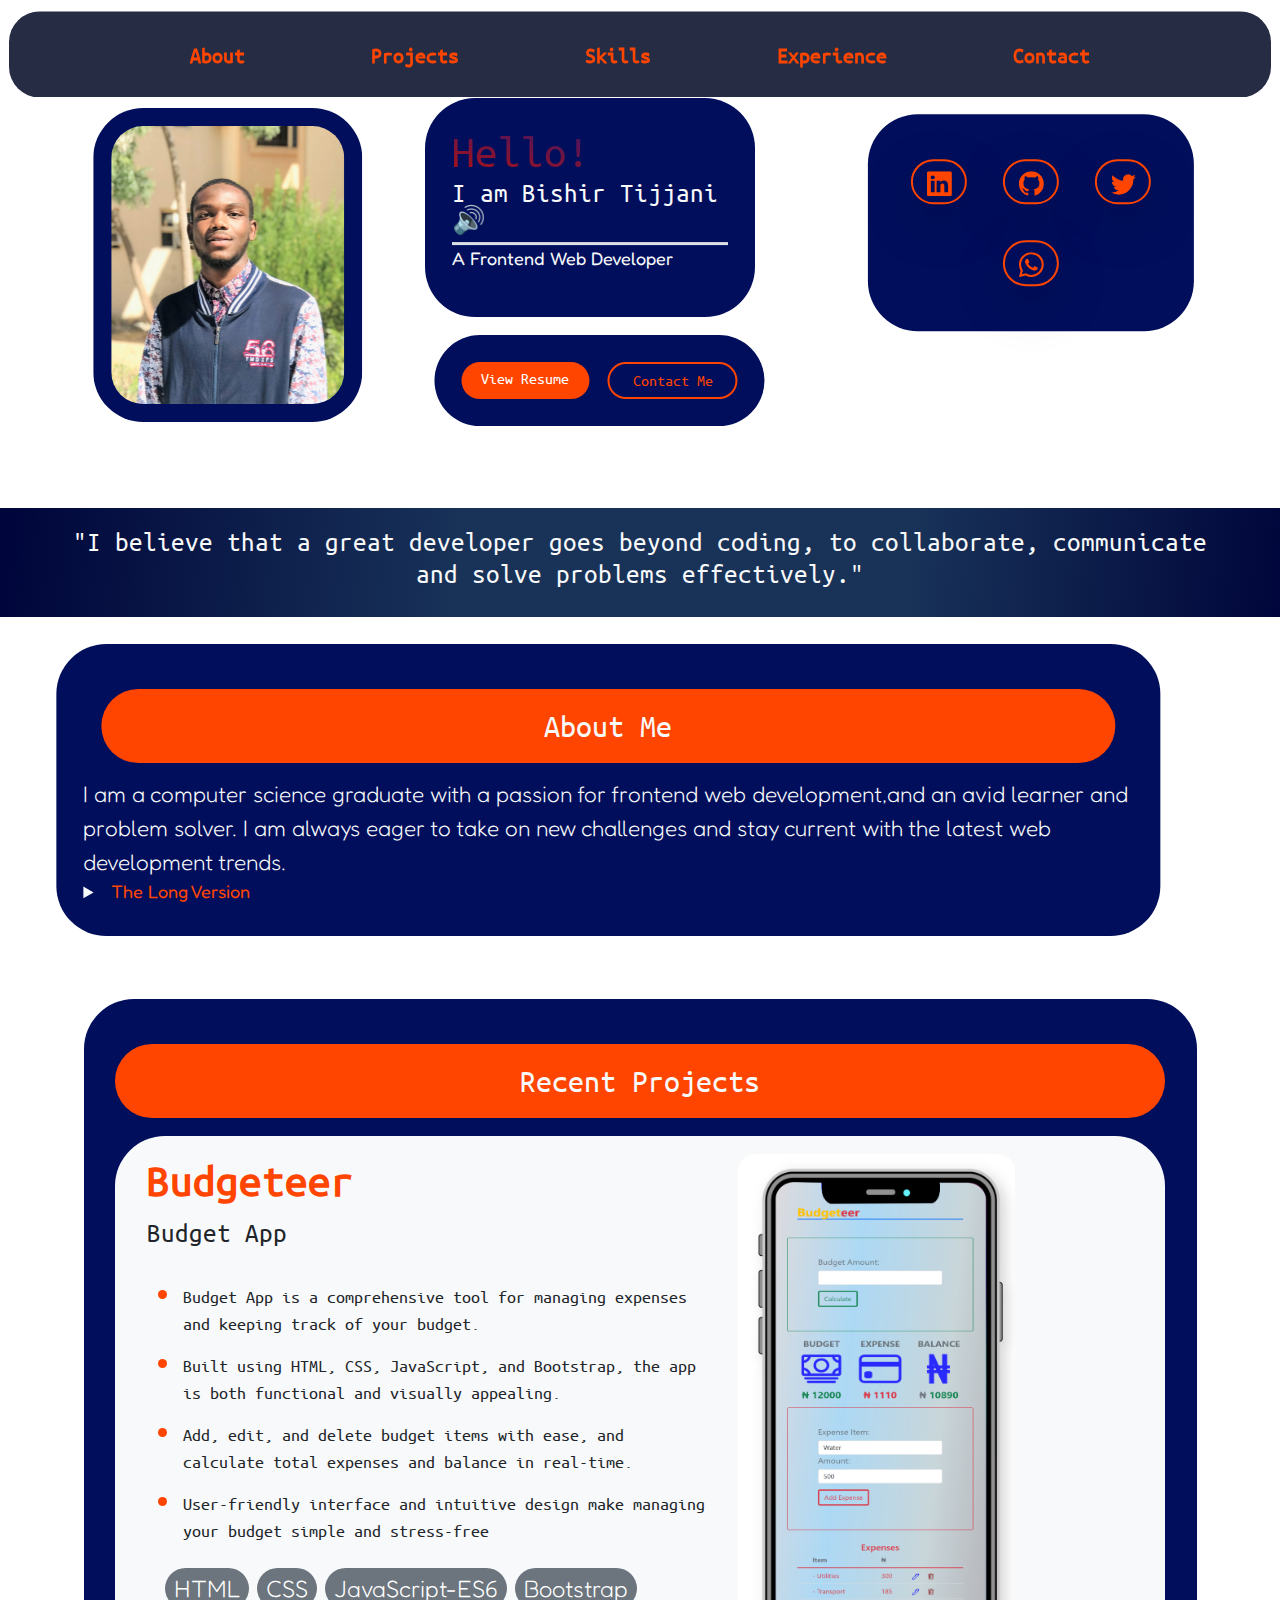
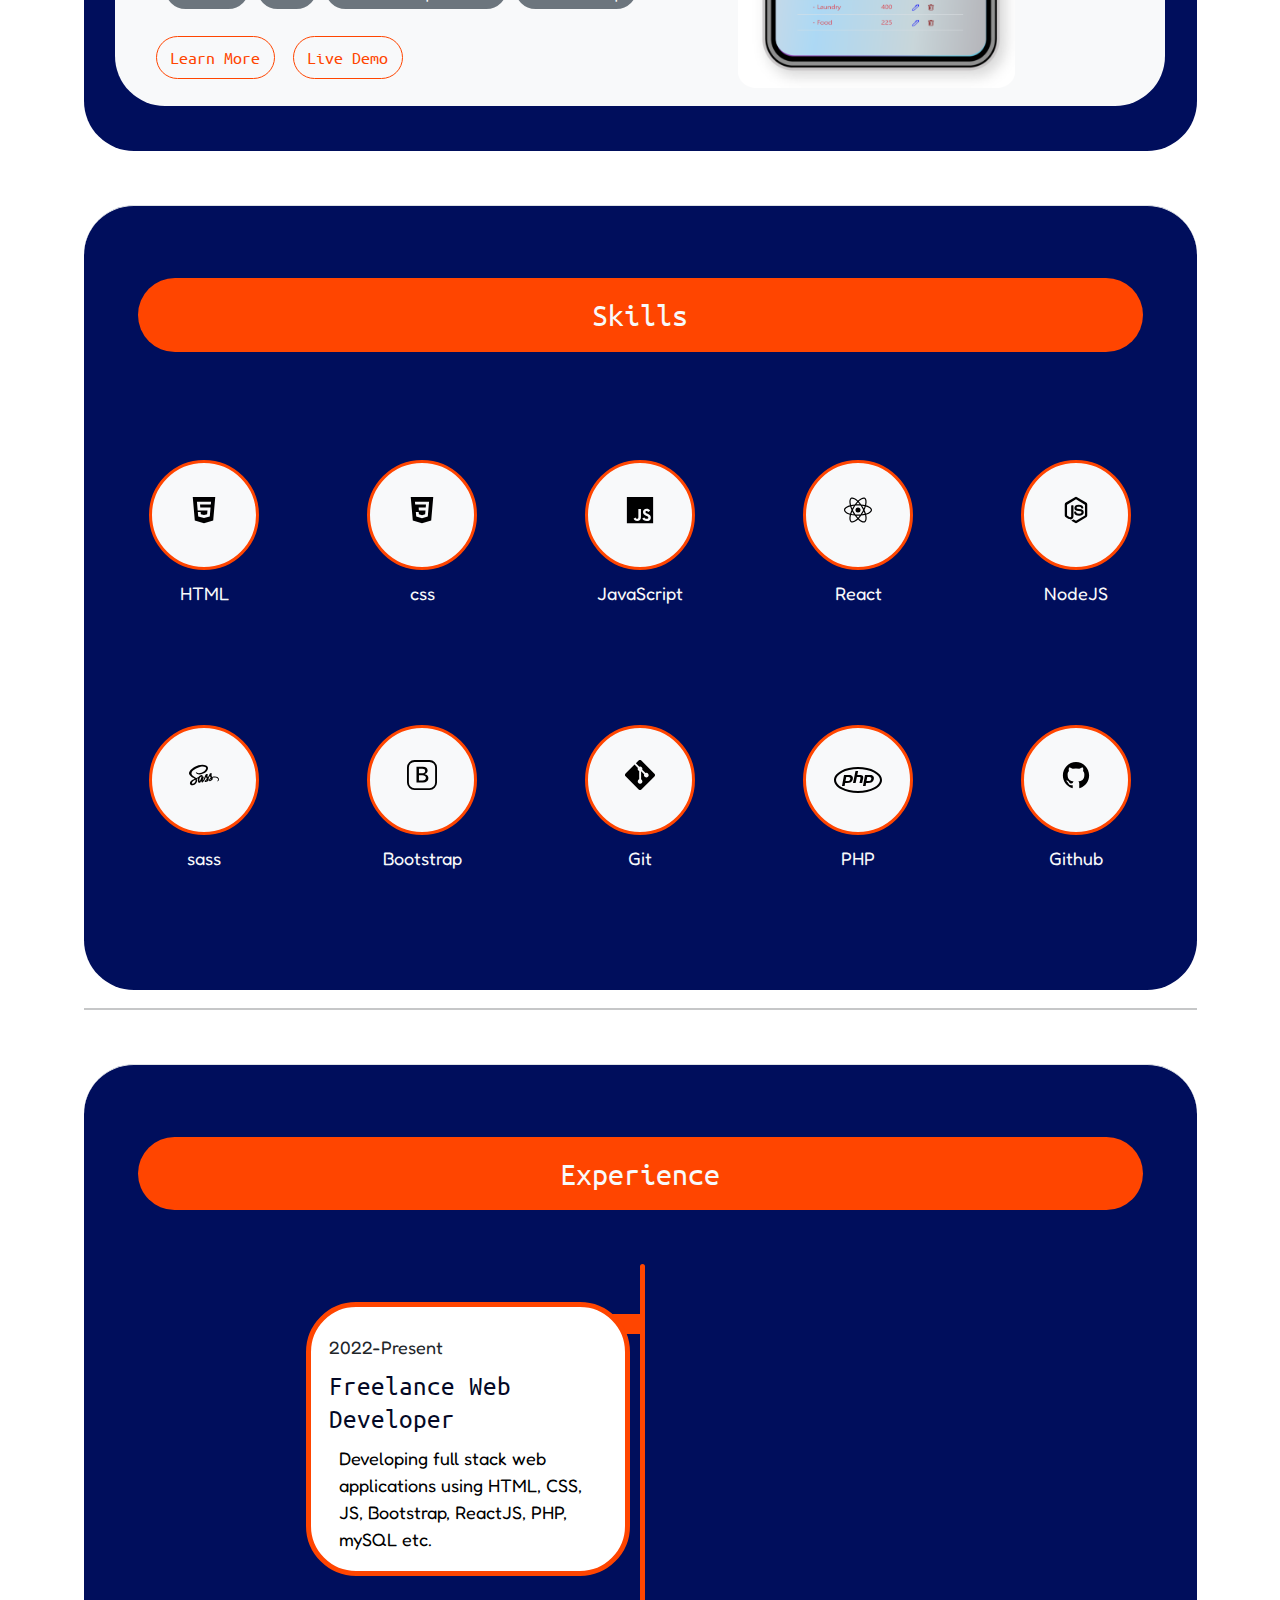
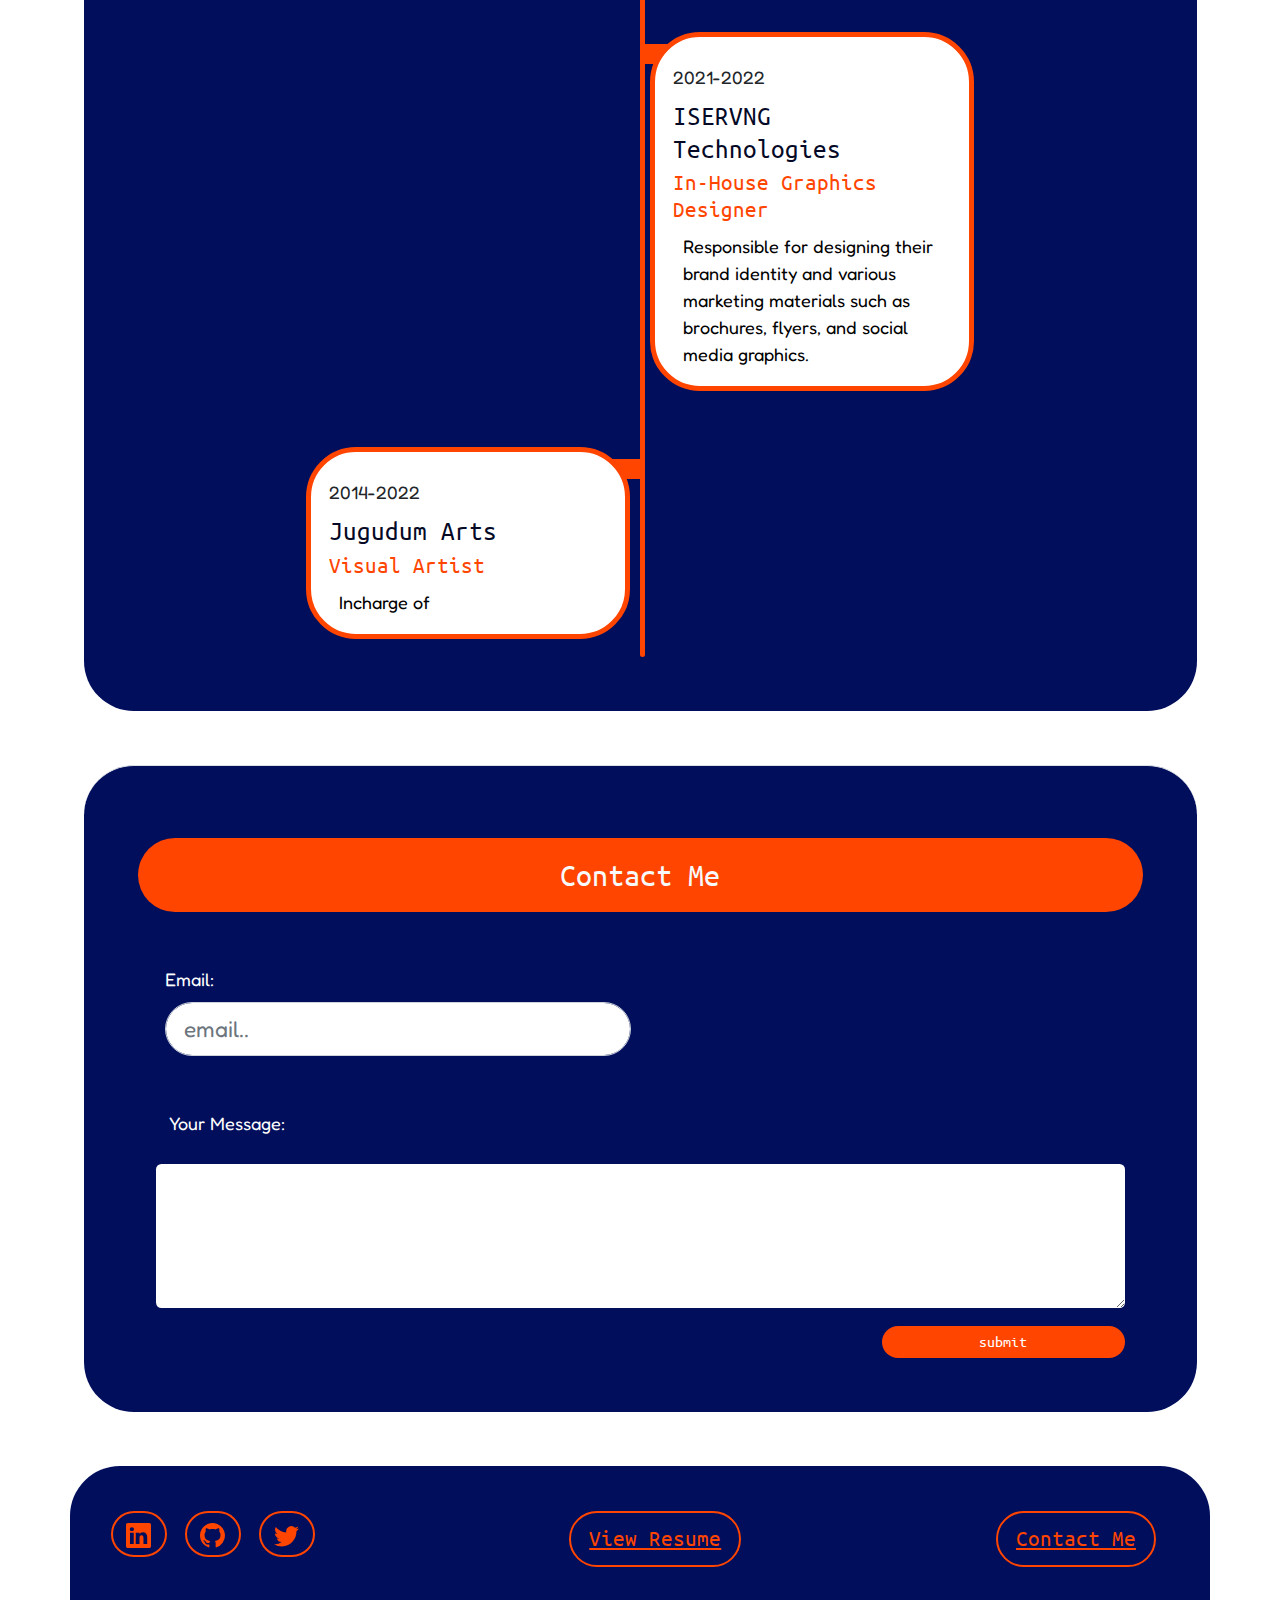
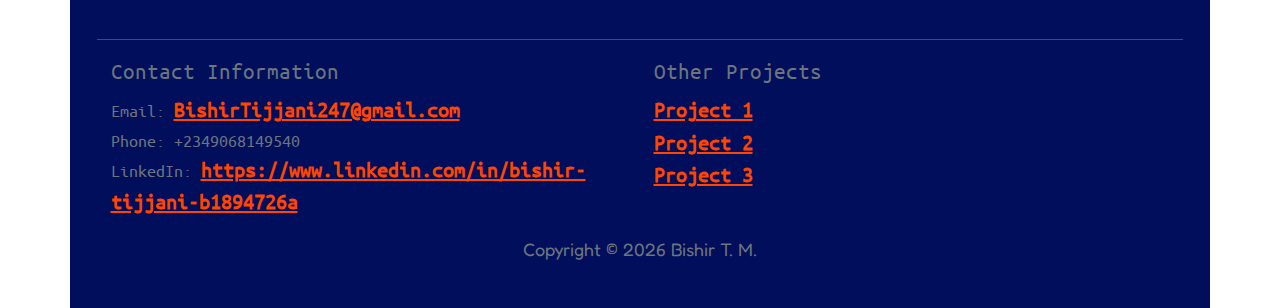
==== commit f6bb42ab: "correct resume loading issues" ====
--- a/index.html
+++ b/index.html
@@ -100,7 +100,7 @@
                 class="btn-group-sm d-flex slideFromRight justify-content-between align-items-csnter bg-oxford has-raduis p-3 my-3"
                 role="group"
               >
-                <a href="assets/resume01.pdf" target="_blank" class="w-100 btn m-2 rounded-pill btn-primary">
+                <a href="./assets/BishirTijjaniResume.pdf" target="_blank" class="w-100 btn m-2 rounded-pill btn-primary">
                   View Resume
                 </a>
                 <a href="#contact" class="w-100 btn m-2 rounded-pill btn-outline-primary" rel="noopener noreferrer">
@@ -641,7 +641,7 @@
             </ul>
           </dv>
 
-          <a href="./assets/Resume01.pdf" target="_blank" class="text-deocration-none btn btn-lg btn-outline-primary rounded-pill">
+          <a href="./assets/BishirTijjaniResume.pdf" target="_blank" class="text-deocration-none btn btn-lg btn-outline-primary rounded-pill">
             View Resume
           </a>
           <a href="#contact" class="text-deocration-none btn btn-lg btn-outline-primary rounded-pill">
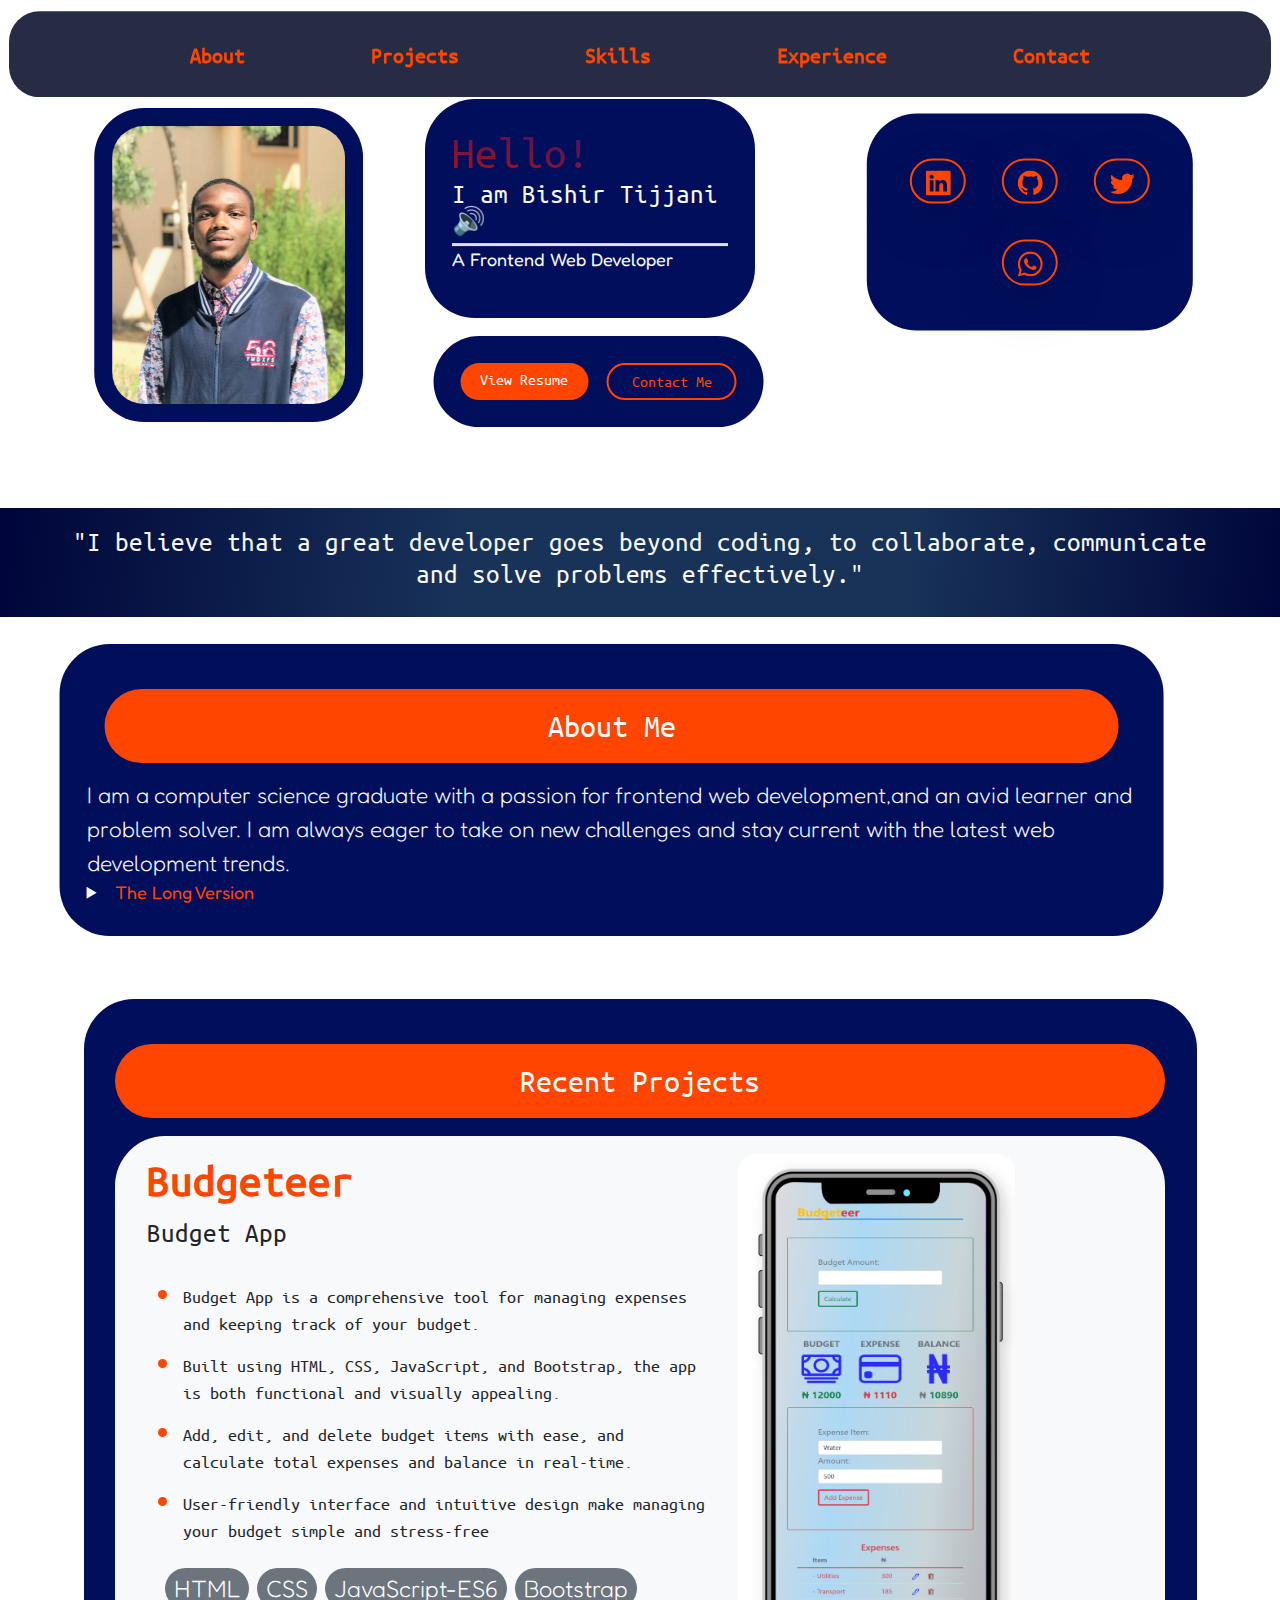
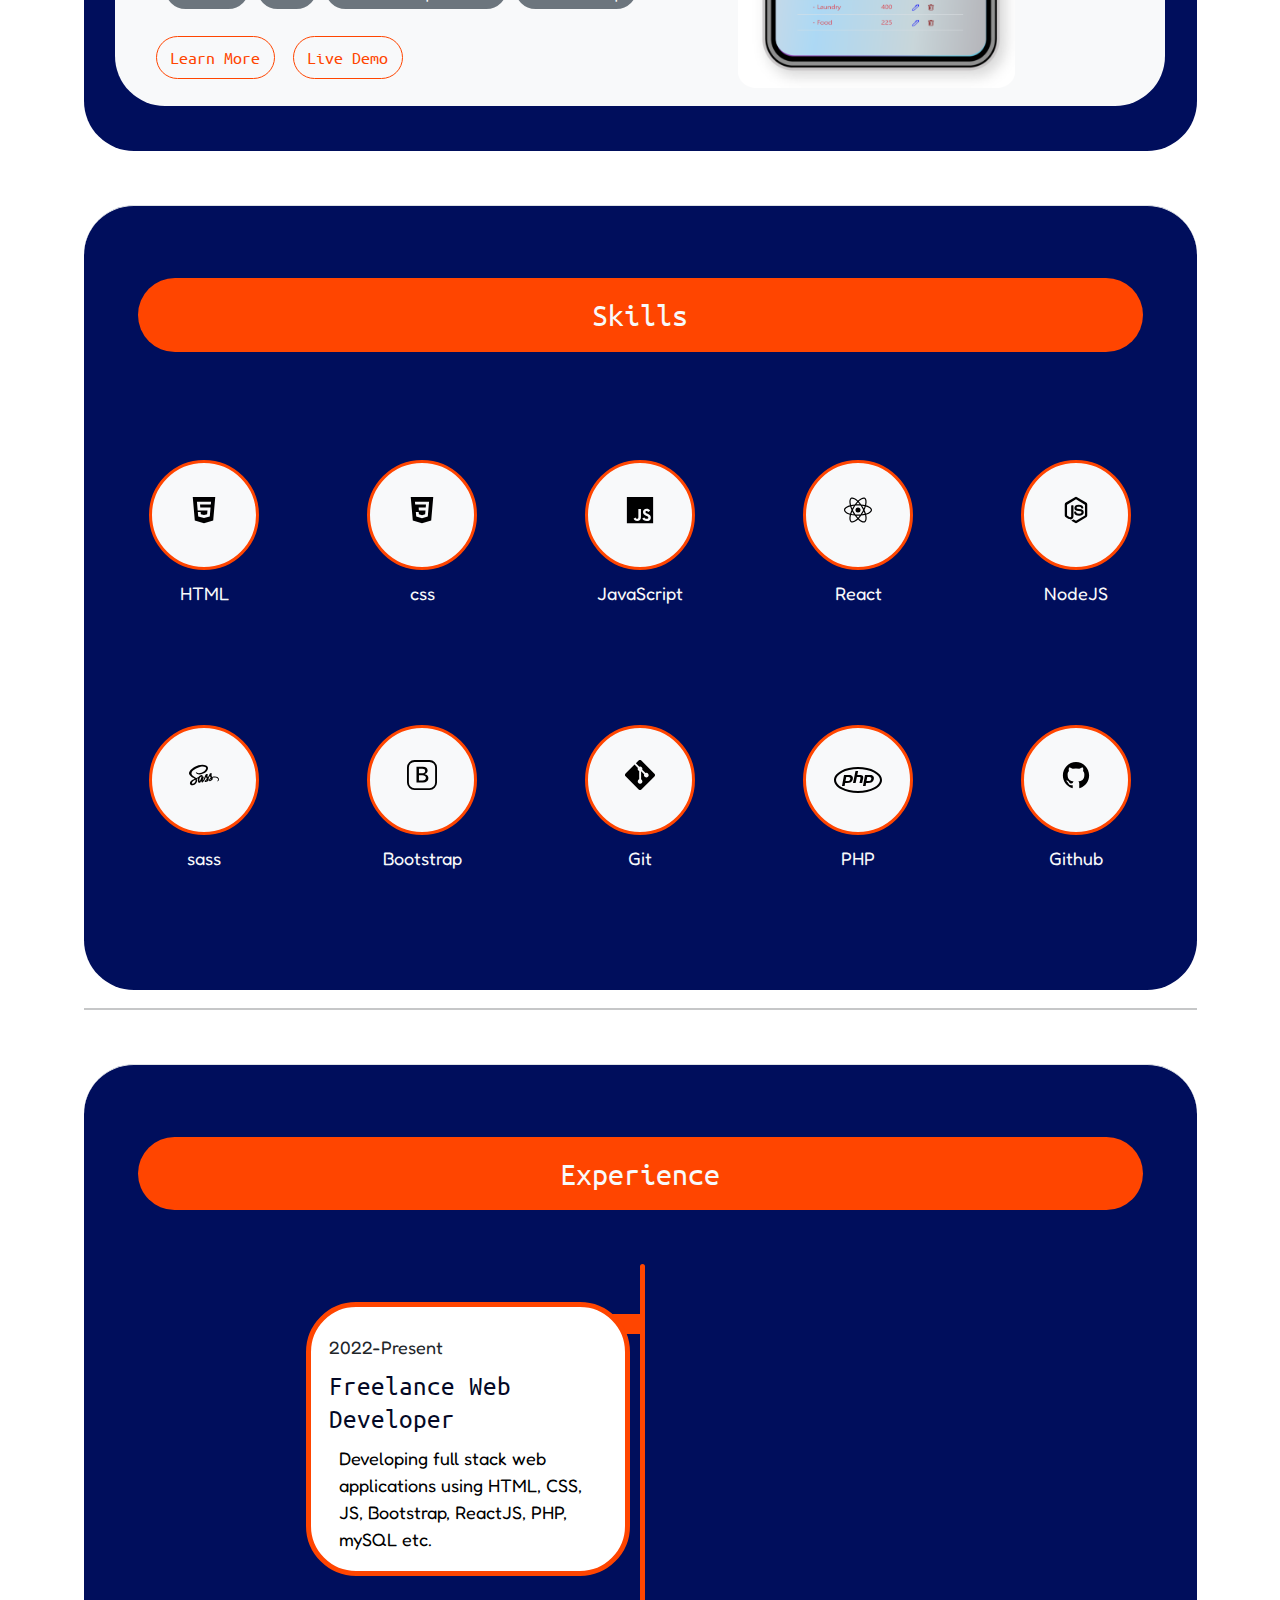
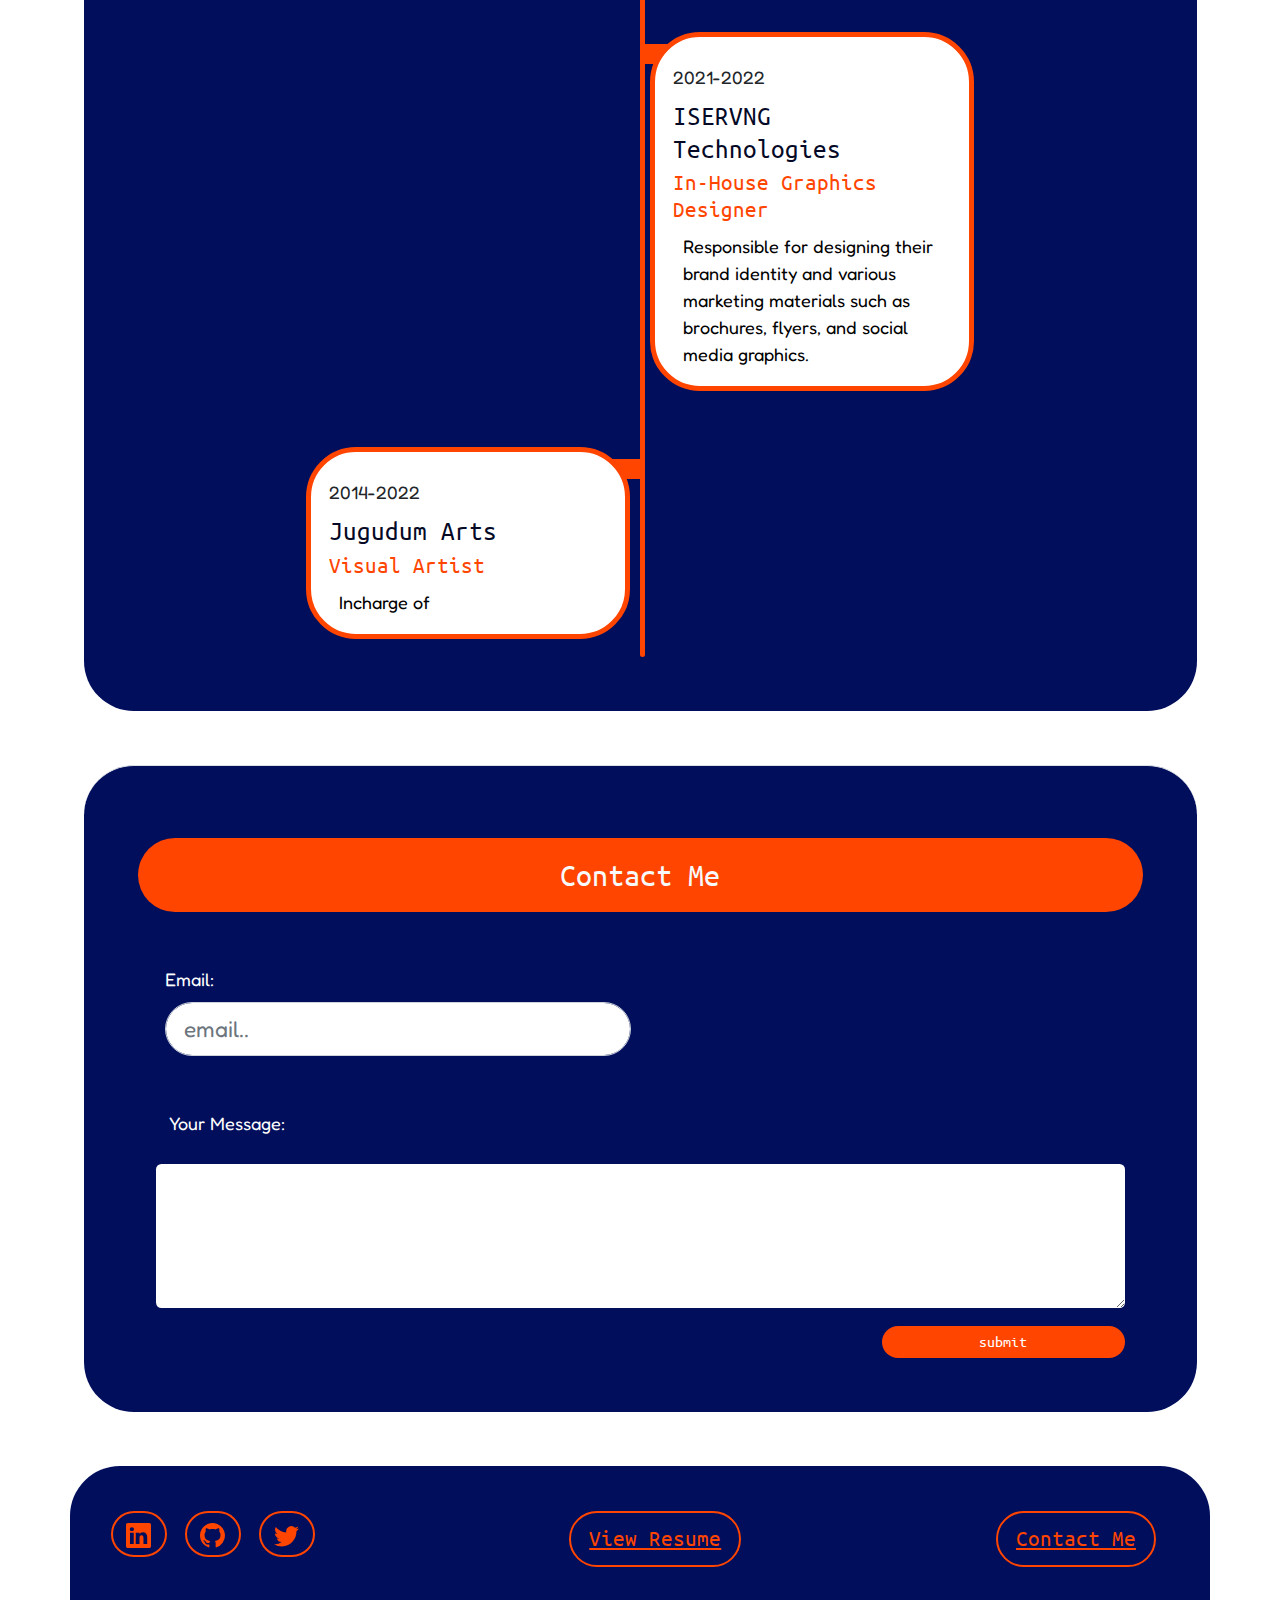
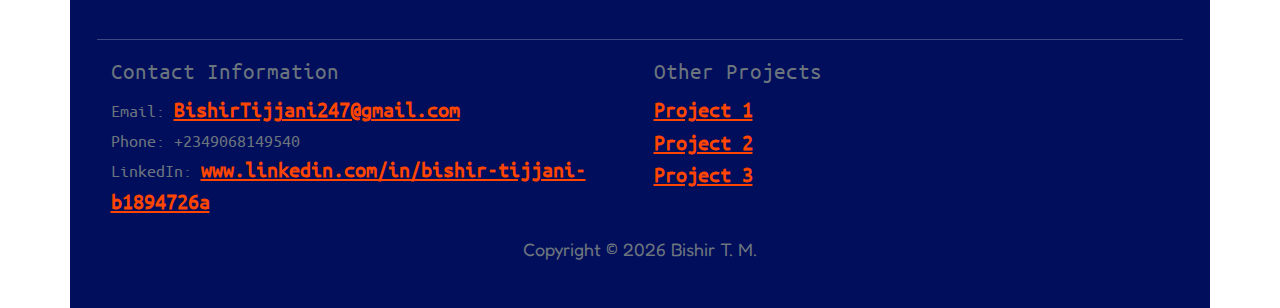
==== commit 8d8fc484: "." ====
--- a/index.html
+++ b/index.html
@@ -654,7 +654,7 @@
         <div class="row">
           <div class="col-12 col-md-6">
             <h5 class="text-muted">Contact Information</h5>
-            <ul class="list-unstyled text-secondary">
+            <ul class="list-unstyled text-secondary overflow-visible">
               <li>
                 Email:
                 <a href="mailto:bitmo24@gmail.com"
@@ -664,9 +664,9 @@
               <li>Phone: +2349068149540</li>
               <li>
                 LinkedIn:
-                <a href="https://www.linkedin.com/in/bishir-tijjani-b1894726a"
-                  >https://www.linkedin.com/in/bishir-tijjani-b1894726a</a
-                >
+                <a href="https://www.linkedin.com/in/bishir-tijjani-b1894726a">
+                  www.linkedin.com/in/bishir-tijjani-b1894726a
+                </a>
               </li>
             </ul>
           </div>
--- a/css/style.css
+++ b/css/style.css
@@ -72,7 +72,6 @@
     /* padding: 15px; */
     border-radius: 1.7rem;
     -webkit-backdrop-filter: blur(7px);
-    
 }
 
 .bg-oxford{
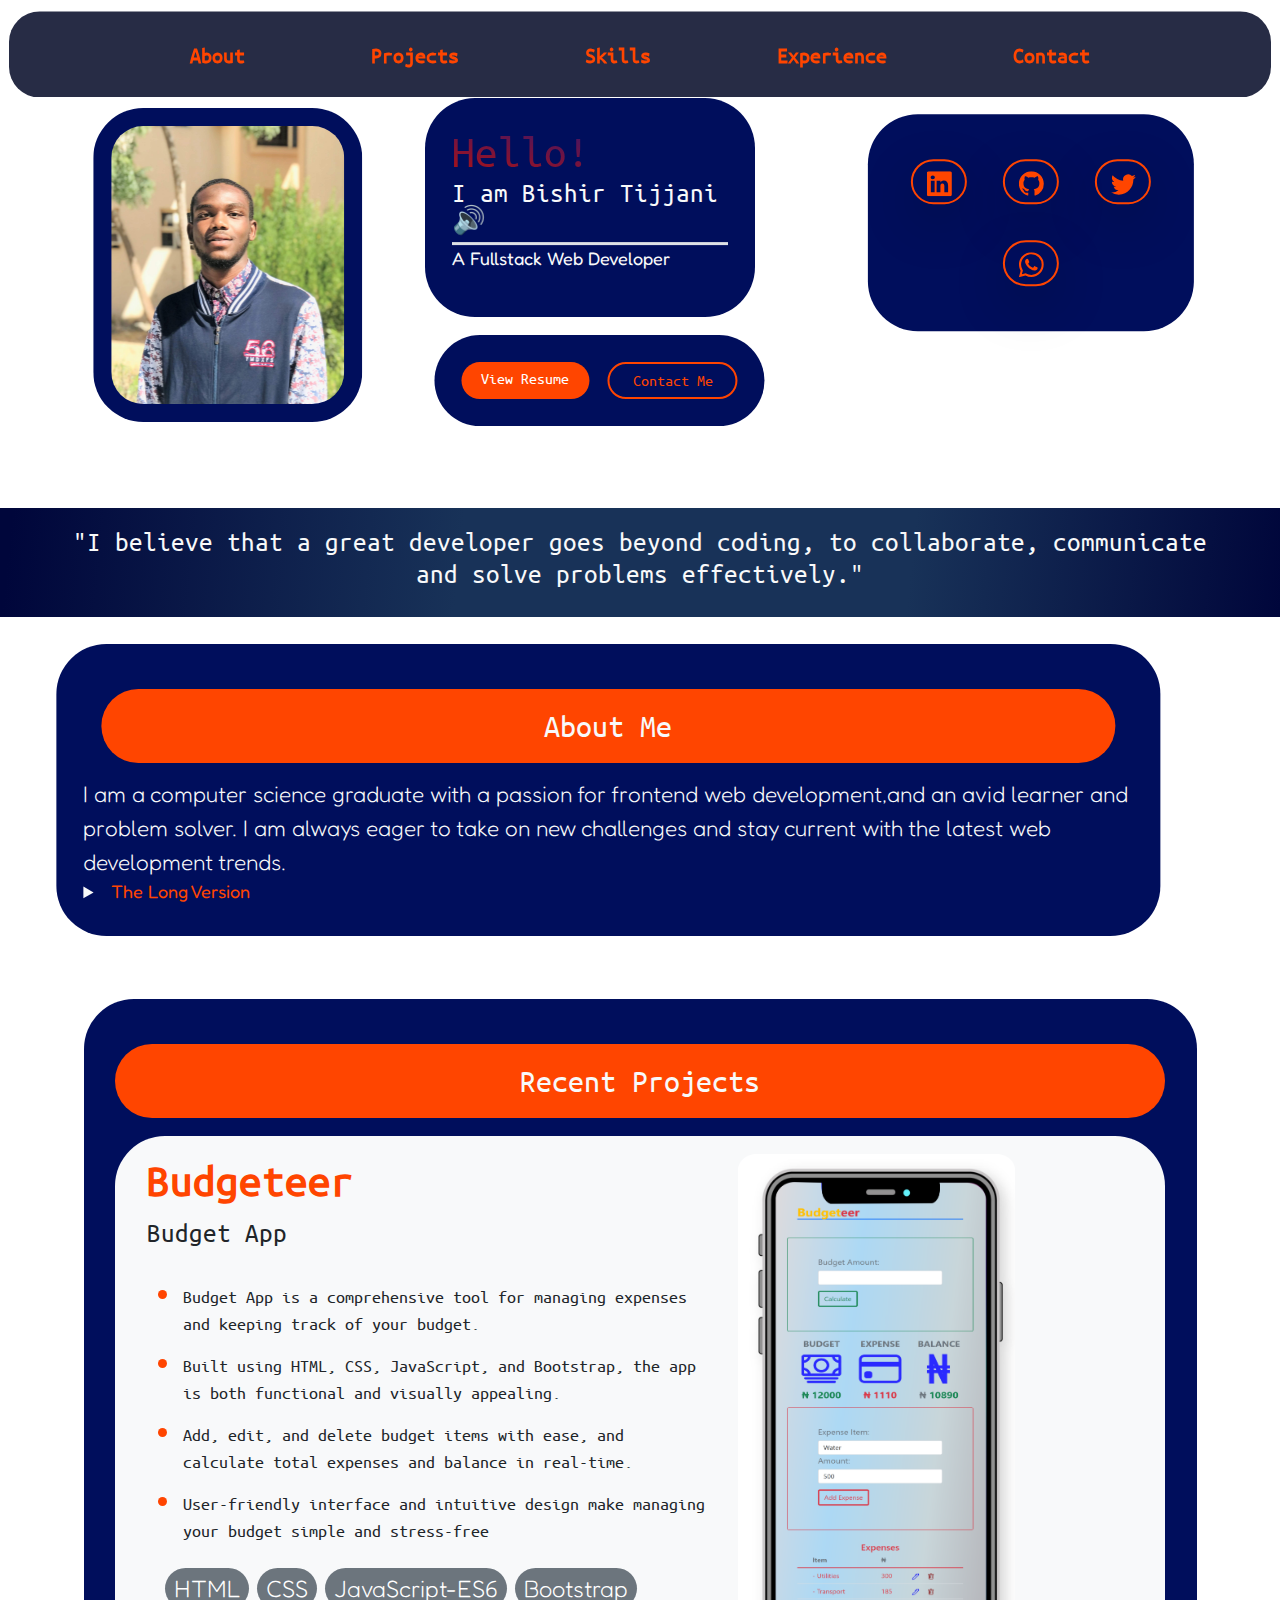
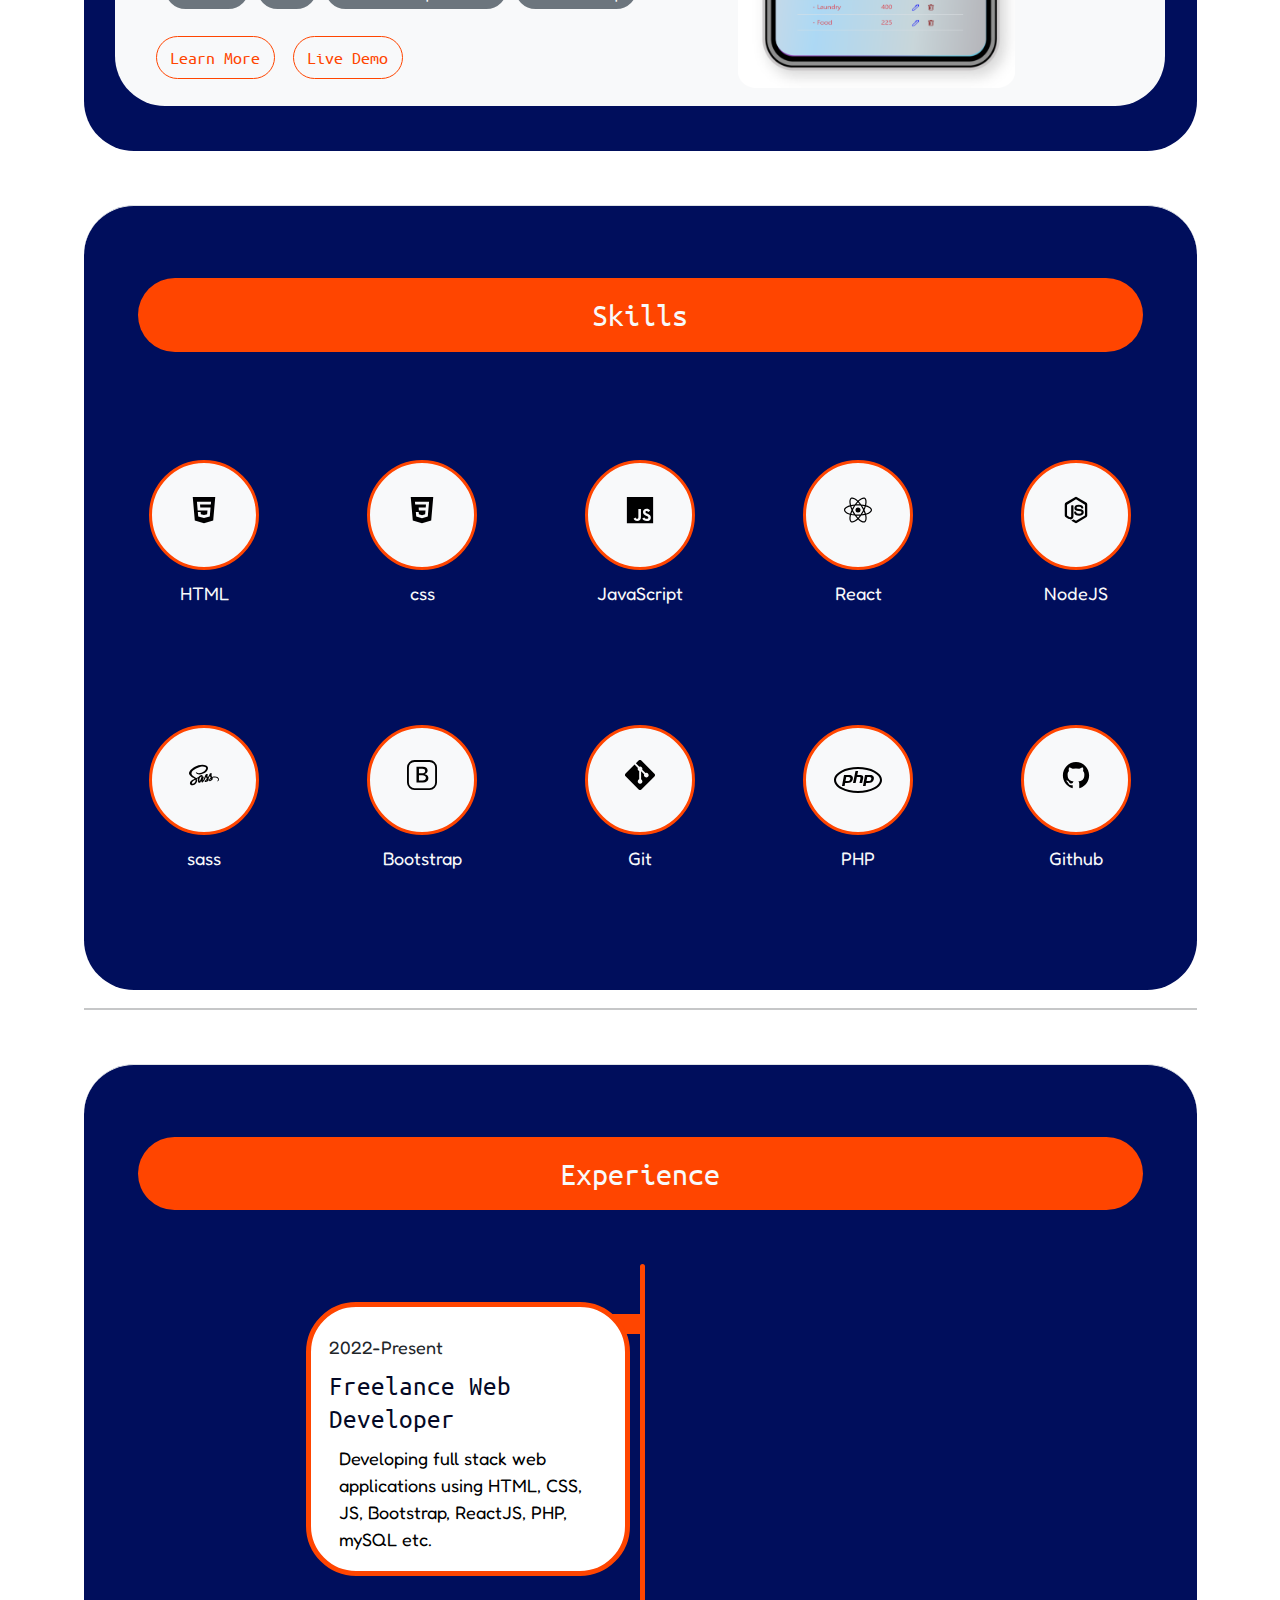
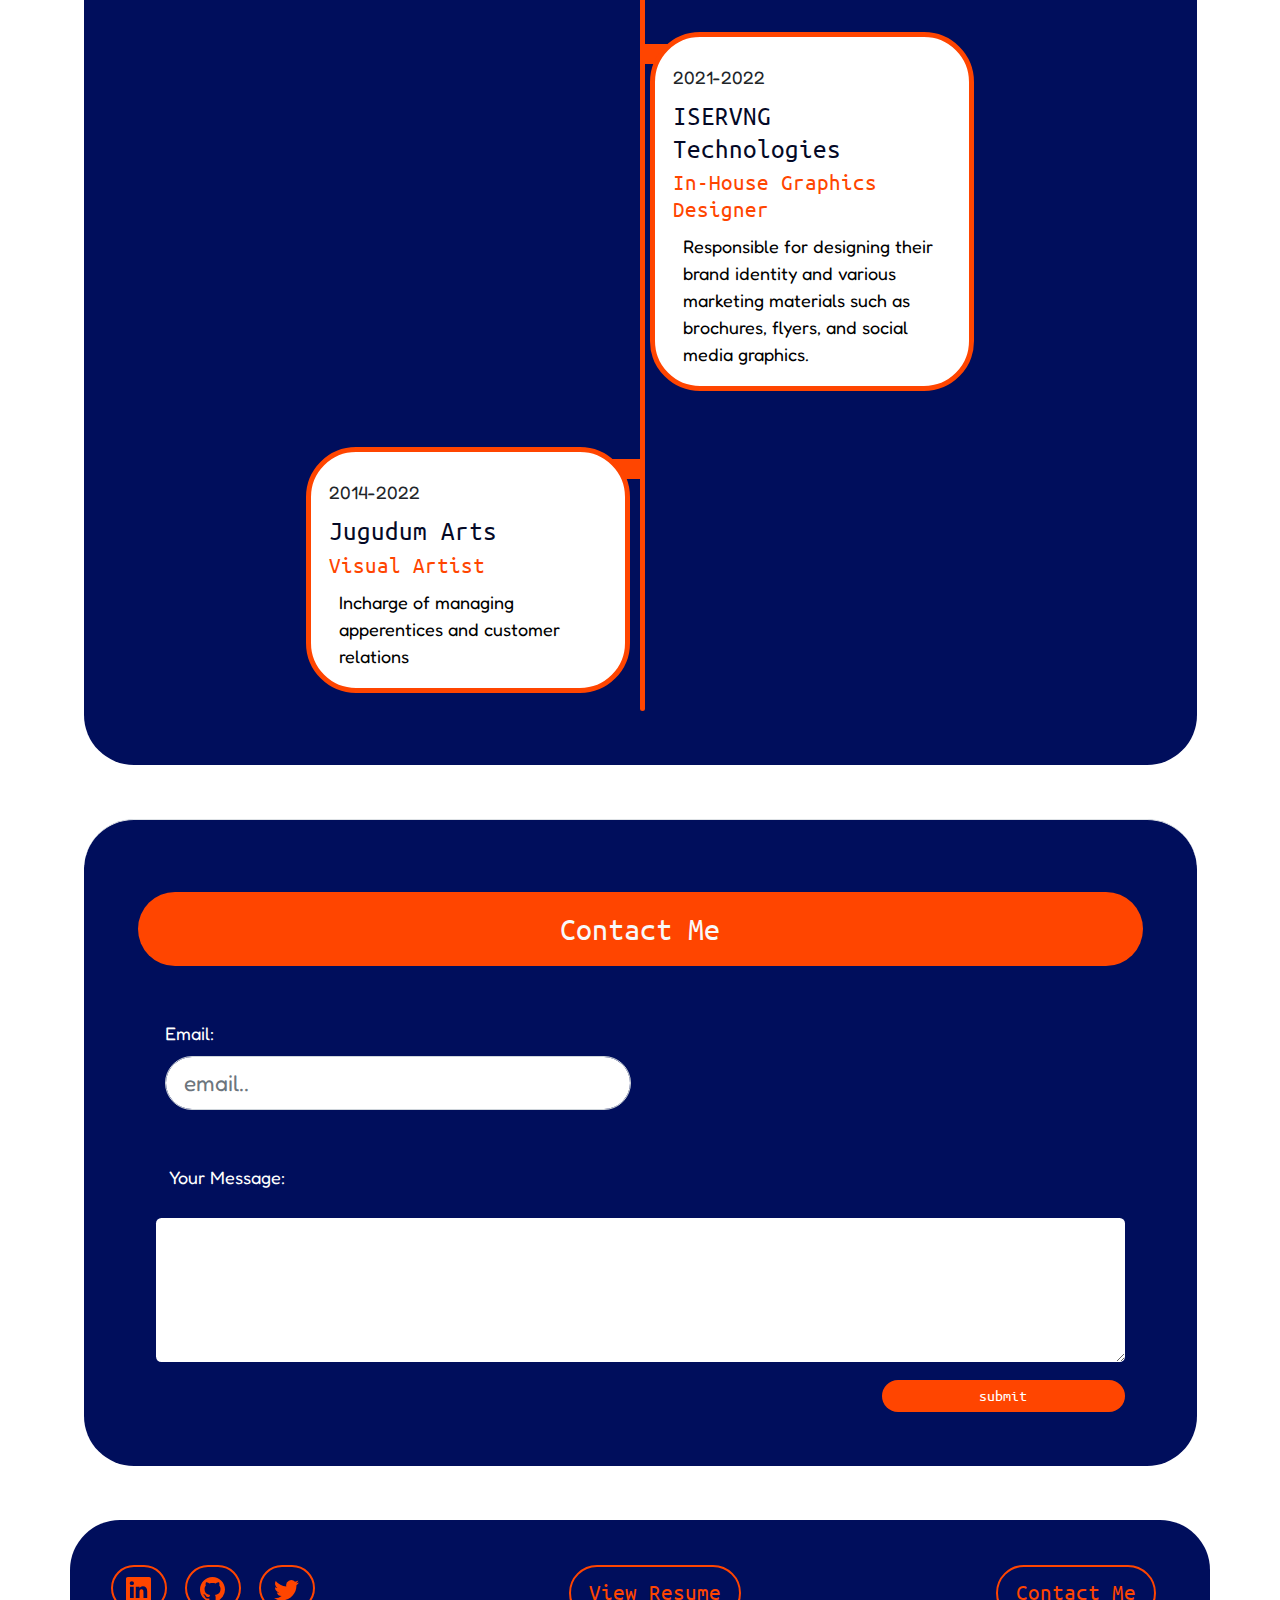
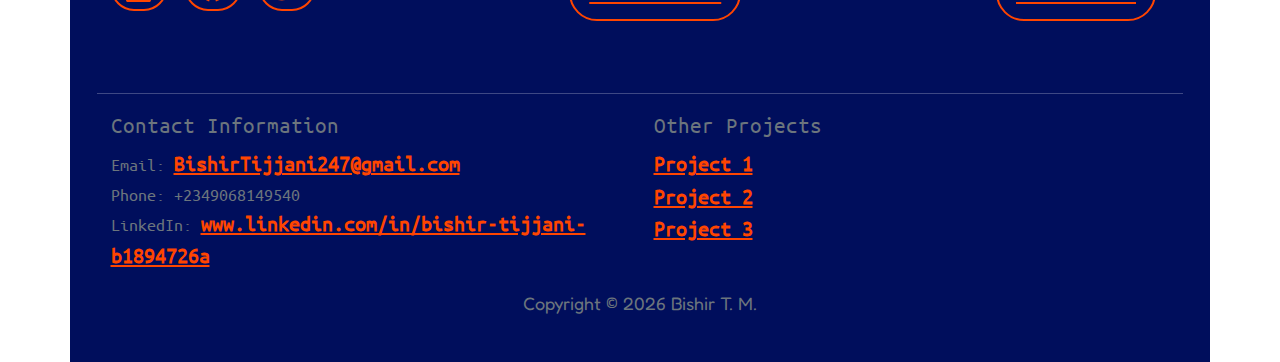
==== commit c1af66ad: "update resume remove logo" ====
--- a/index.html
+++ b/index.html
@@ -16,15 +16,15 @@
   </head>
 
   <body class="">
-    <!-- <a class="navbar-brand px-3 bg-light btn has-raduis pt-2" href="#"
-      ><img src="./images/bishirTijjani-logo.svg" alt=""
-    /></a> -->
     <header
-      class="p-2 w-100 position-fixed top-0 d-flex justify-content-between"
+    class="p-2 w-100 position-fixed mx-auto top-0 d-flex justify-content-between"
     >
-      <nav
-        class="slideFromBottom slideFromTop navbar navbar-expand-lg w-100 me-auto"
-      >
+    <nav
+    class="slideFromBottom slideFromTop navbar navbar-expand-lg w-100 me-auto"
+    >
+    <!-- <a class=" navbar-brand px-3 bg-light btn has-raduis pt-2" href="#">
+      <img  src="./images/bishirTijjani-logo.svg" alt=""/>
+    </a> -->
         <button
           class="navbar-toggler"
           id="navbarToggler"
@@ -85,7 +85,7 @@
                   <button class="bg-transparent" id="speaker">&#128266;</button>
                 </h4>
                 <p class="border-3 border-top w-100">
-                  A Frontend Web Developer
+                  A Fullstack Web Developer
                 </p>
               </div>
               <!-- <p
@@ -531,7 +531,7 @@
                 <h4 class="card-title text-oxford">Jugudum Arts</h4>
                 <h5 class="card-subtitle text-primary">Visual Artist</h5>
                 <p class="card-text text-black">
-                  Incharge of 
+                  Incharge of managing apperentices and customer relations 
                 </p>
               </div>
             </div>
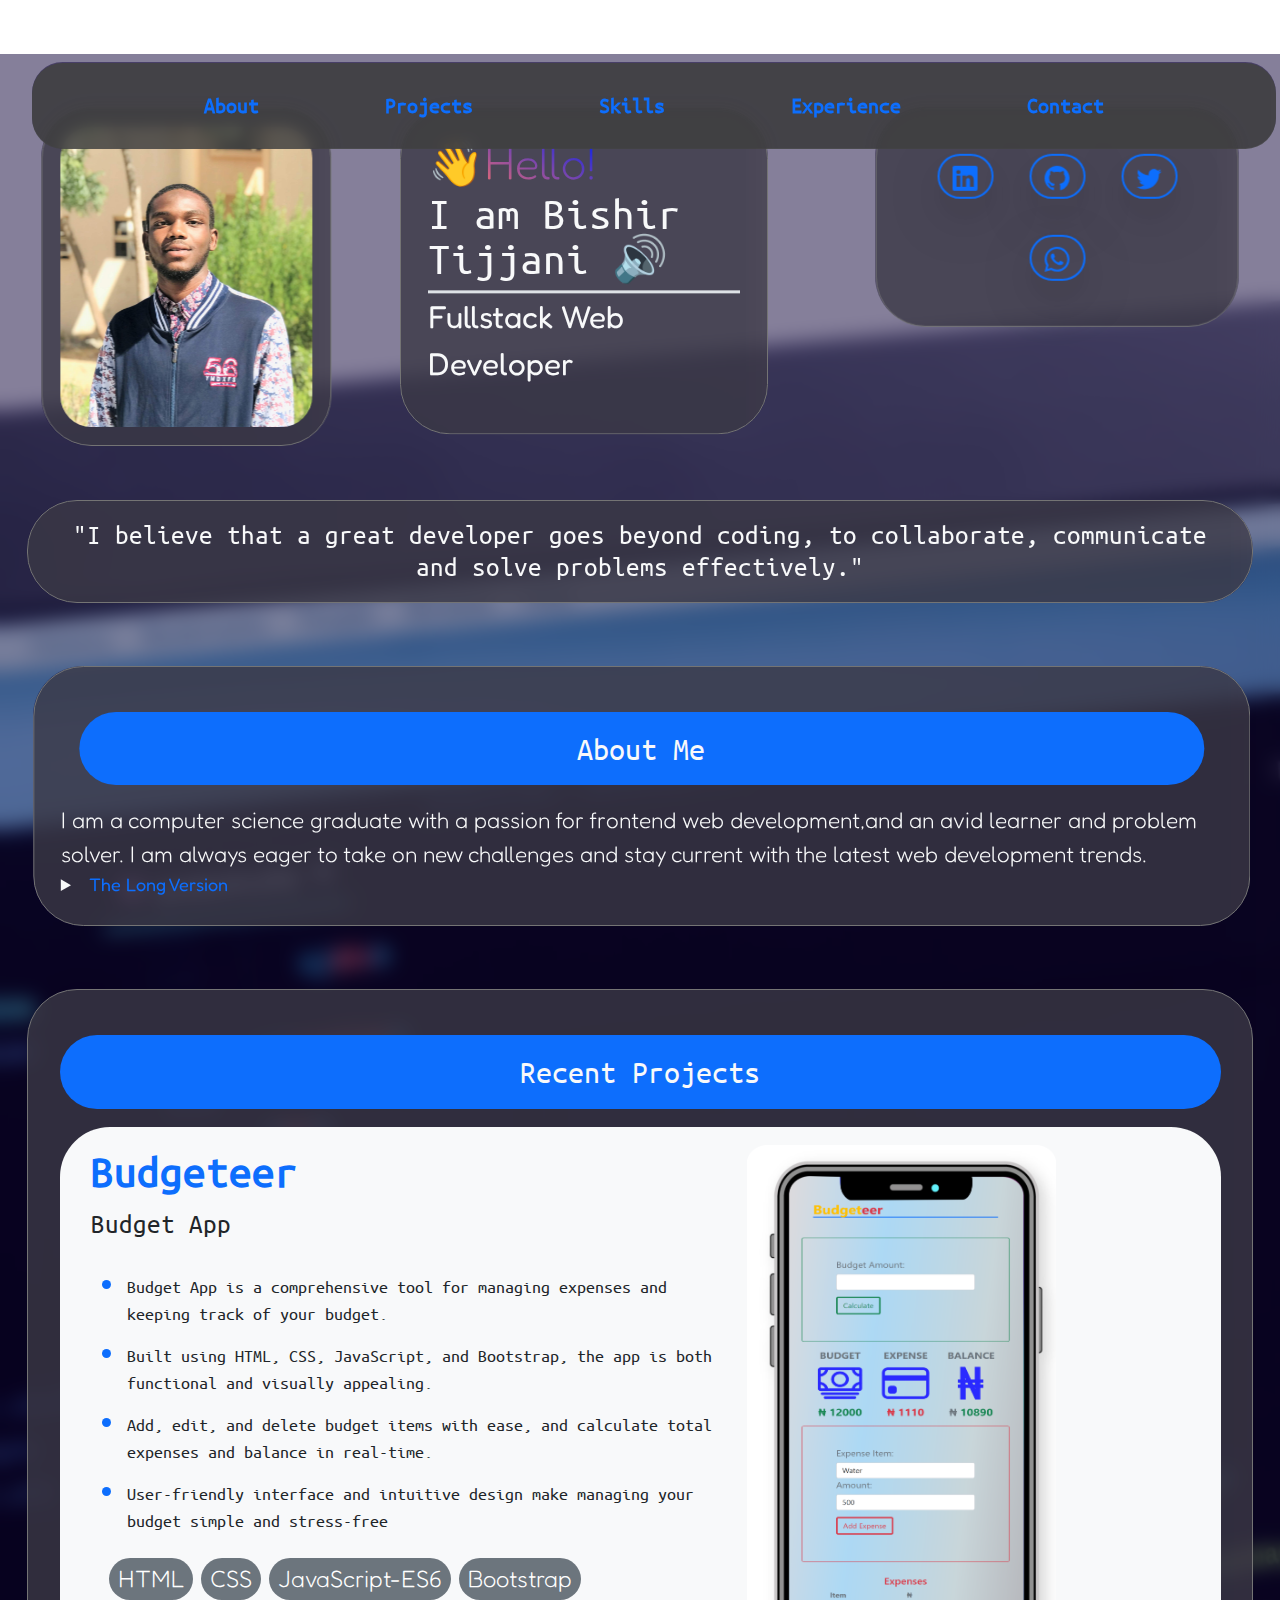
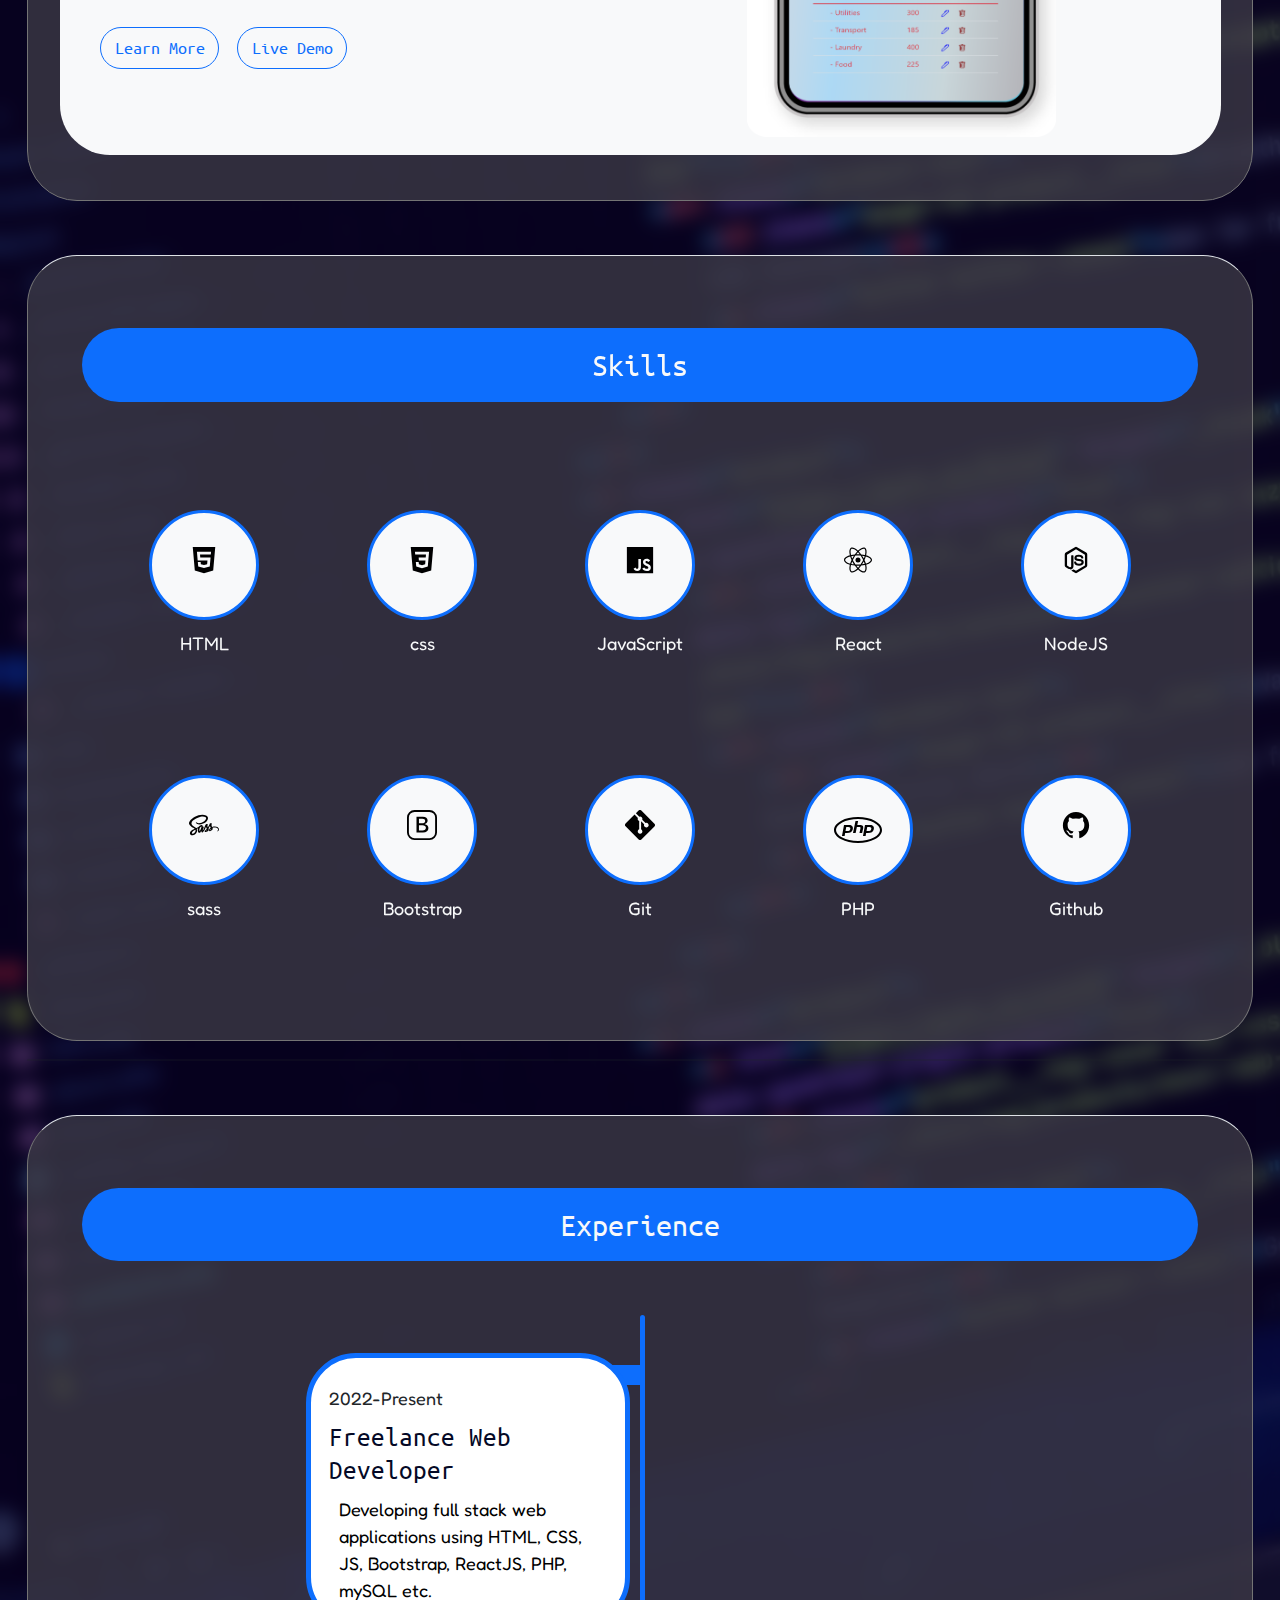
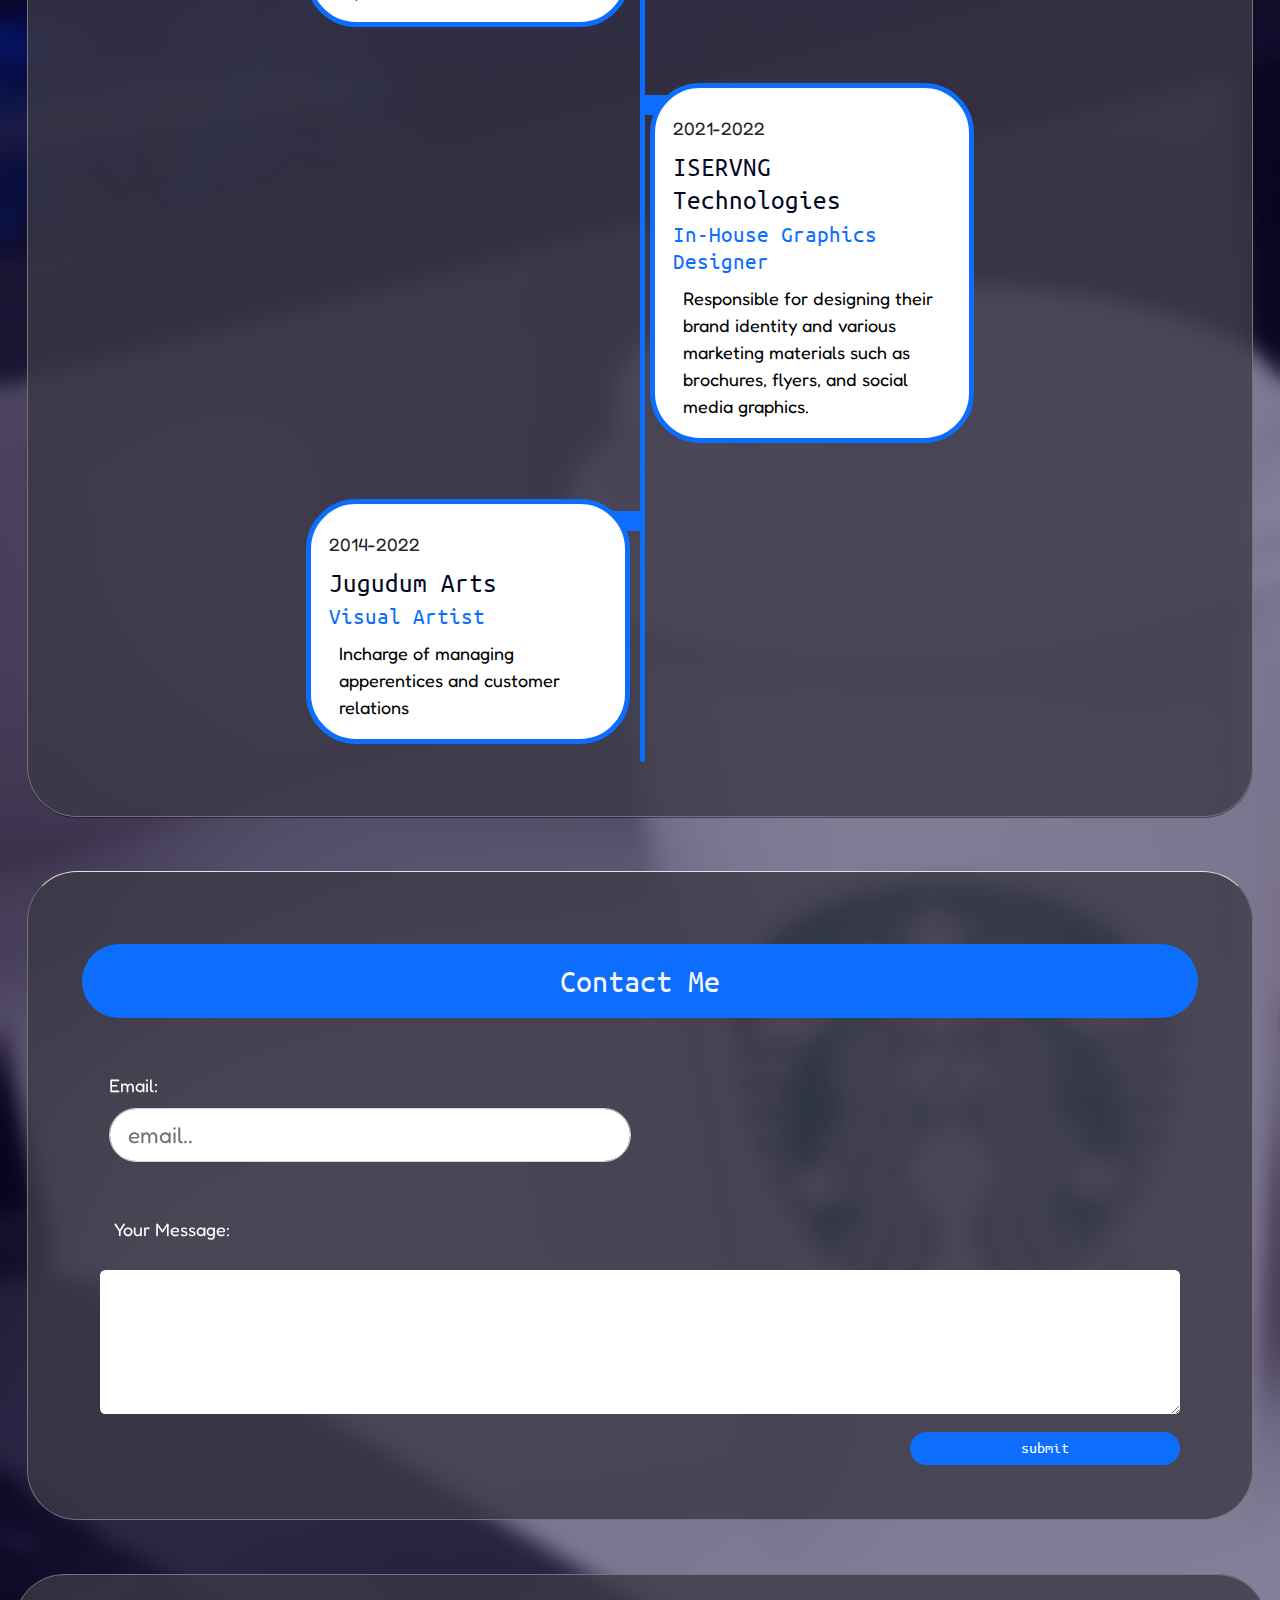
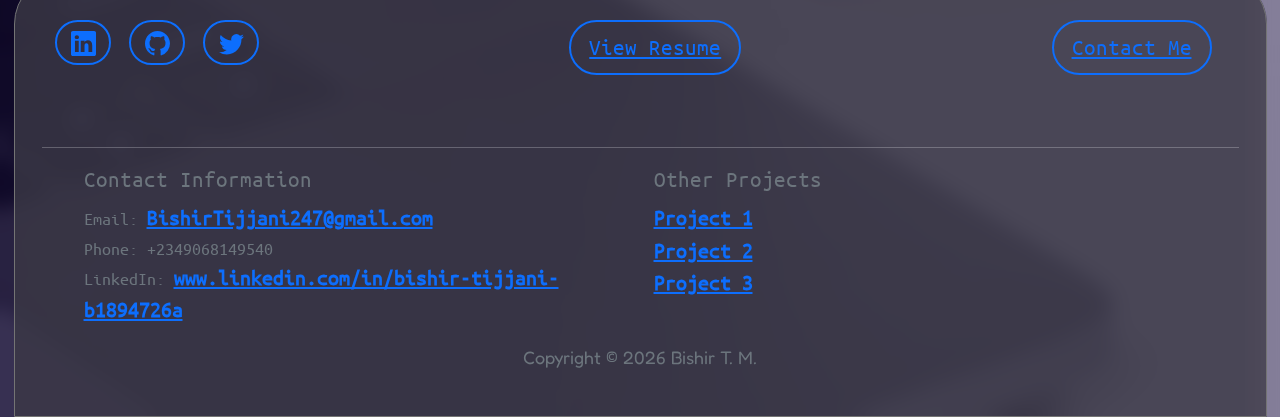
==== commit e49d0922: "turn ui to os style" ====
--- a/index.html
+++ b/index.html
@@ -16,692 +16,676 @@
   </head>
 
   <body class="">
-    <header
-    class="p-2 w-100 position-fixed mx-auto top-0 d-flex justify-content-between"
-    >
-    <nav
-    class="slideFromBottom slideFromTop navbar navbar-expand-lg w-100 me-auto"
-    >
-    <!-- <a class=" navbar-brand px-3 bg-light btn has-raduis pt-2" href="#">
-      <img  src="./images/bishirTijjani-logo.svg" alt=""/>
-    </a> -->
-        <button
-          class="navbar-toggler"
-          id="navbarToggler"
-          type="button"
-          data-bs-toggle="collapse"
-          data-bs-target="#navbarNav"
-          aria-controls="navbarNav"
-          aria-expanded="false"
-          aria-label="Toggle navigation"
-        >
-          <span class="navbar-toggler-icon fs-1">&#9776;</span>
-        </button>
-        <div
-          class="collapse slideFromBottom collapse-horizontal navbar-collapse"
-          id="navbarNav"
-        >
-          <ul class="navbar-nav text-center px-5">
-            <li class="nav-item px-5 basic-staggering-demo">
-              <a class="nav-link" href="#about">About</a>
-            </li>
-            <li class="nav-item px-5 basic-staggering-demo">
-              <a class="nav-link" href="#projects">Projects</a>
-            </li>
-            <li class="nav-item px-5 basic-staggering-demo">
-              <a class="nav-link" href="#skills">Skills</a>
-            </li>
-            <li class="nav-item px-5 basic-staggering-demo">
-              <a class="nav-link" href="#experience">Experience</a>
-            </li>
-            <li class="nav-item px-5 basic-staggering-demo">
-              <a class="nav-link" href="#contact">Contact</a>
-            </li>
-          </ul>
-        </div>
-      </nav>
-    </header>
+    <div class="all-container container-fluid">
+      <header
+      class="p-2 w-100 position-fixed mx-auto top-0 d-flex justify-content-between "
+      >
+      <nav
+      class="slideFromBottom slideFromTop navbar navbar-expand-lg w-100 m-2 mt-0  "
+      >
+      <!-- <a class=" navbar-brand px-3 bg-light btn has-raduis pt-2" href="#">
+        <img  src="./images/bishirTijjani-logo.svg" alt=""/>
+      </a> -->
+          <button
+            class="navbar-toggler"
+            id="navbarToggler"
+            type="button"
+            data-bs-toggle="collapse"
+            data-bs-target="#navbarNav"
+            aria-controls="navbarNav"
+            aria-expanded="false"
+            aria-label="Toggle navigation"
+          >
+            <span class="navbar-toggler-icon fs-1">&#9776;</span>
+          </button>
+          <div
+            class="collapse slideFromBottom collapse-horizontal navbar-collapse"
+            id="navbarNav" 
+          >
+            <ul class="navbar-nav text-center ">
+              <li class="nav-item px-5 basic-staggering-demo">
+                <a class="nav-link" href="#about">About</a>
+              </li>
+              <li class="nav-item px-5 basic-staggering-demo">
+                <a class="nav-link" href="#projects">Projects</a>
+              </li>
+              <li class="nav-item px-5 basic-staggering-demo">
+                <a class="nav-link" href="#skills">Skills</a>
+              </li>
+              <li class="nav-item px-5 basic-staggering-demo">
+                <a class="nav-link" href="#experience">Experience</a>
+              </li>
+              <li class="nav-item px-5 basic-staggering-demo">
+                <a class="nav-link" href="#contact">Contact</a>
+              </li>
+            </ul>
+          </div>
+        </nav>
+      </header>
 
-    <div class="container col-xxl-12 px-4">
-      <div class="row g-5 my-5">
-        <div class="col-lg-8">
-          <div class="row flex-lg-row">
-            <div class="col-lg-5 has-raduis px-3 slideFromLeft">
-              <img
-                src="./images/Bishir-TM-With-BG.jpeg "
-                class="has-raduis d-block mx-lg-auto img-fluid p-3 bg-oxford"
-                width="290"
-                height="355"
-              />
-            </div>
-            <div class="slideFromTop col-lg-6 text-light mx-lg-3 px-3">
-              <div class="bg-oxford has-raduis p-4 my-3 my-lg-0">
-                <h1 class="fs-1 m-0 rainbow-text">Hello!</h1>
-                <h4 class="lh-1">
-                  I am Bishir Tijjani
-                  <audio id="myNameAudio">
-                    <source src="assets/BishirTijjani.mp3" type="audio/mp3" />
-                  </audio>
-                  <button class="bg-transparent" id="speaker">&#128266;</button>
-                </h4>
-                <p class="border-3 border-top w-100">
-                  A Fullstack Web Developer
-                </p>
-              </div>
-              <!-- <p
-                class="slideFromLeft bg-oxford has-raduis p-3 my-3 text-center typing-text"
-              >
-                I am a computer science graduate with a passion for frontend web
-                development,and an avid learner and problem solver. I am always
-                eager to take on new challenges and stay current with the latest
-                web development trends.
-              </p> -->
-              <div
-                class="btn-group-sm d-flex slideFromRight justify-content-between align-items-csnter bg-oxford has-raduis p-3 my-3"
-                role="group"
-              >
-                <a href="./assets/BishirTijjaniResume.pdf" target="_blank" class="w-100 btn m-2 rounded-pill btn-primary">
-                  View Resume
-                </a>
-                <a href="#contact" class="w-100 btn m-2 rounded-pill btn-outline-primary" rel="noopener noreferrer">
-                  Contact Me
-                </a>
-              </div>
-            </div>
-          </div>
-        </div>
-        <div class="col-lg-4 slideFromRight">
-          <div
-            class="d-flex flex-wrap align-items-center justify-content-center slideFromBottom py-4 bg-oxford has-raduis"
-          >
-            <a target="_blank"
-              class="btn shadow-lg btn-outline-primary rounded-pill m-sm-3 m-1"
-              href="https://www.linkedin.com/in/bishir-tijjani-b1894726a"
+      <div class="container-fluid col-xxl-12 px-4">
+        <div class="row g-5 my-5">
+          <div class="col-lg-8">
+            <div class="row flex-lg-row">
+              <div class="col-lg-5 has-raduis  slideFromLeft">
+                <img
+                  src="./images/Bishir-TM-With-BG.jpeg "
+                  class="has-raduis d-block  img-fluid p-3 bg-oxford"
+                  width="290"
+                  height="355"
+                />
+              </div>
+              <div class=" slideFromTop col-lg-6 text-light mx-lg-3 px-3 h-100" style="height: max-content;">
+                <div class="bg-oxford has-raduis p-4 my-3 my-lg-0 h-100">
+                  <h1 class="fs-1 m-0 ">&#128075;<span class="rainbow-text fs-1">Hello!</span></h1>
+                  <h4 class="lh-1 fs-1">
+                    I am Bishir Tijjani
+                    <audio id="myNameAudio">
+                      <source src="assets/BishirTijjani.mp3" type="audio/mp3" />
+                    </audio>
+                    <button class="bg-transparent" id="speaker">&#128266;</button>
+                  </h4>
+                  <p class="border-3 border-top w-100 fs-3">
+                    Fullstack Web Developer
+                  </p>
+                </div>
+                
+              </div>
+            </div>
+          </div>
+          <div class="col-lg-4 slideFromRight">
+            <div
+              class="d-flex flex-wrap align-items-center justify-content-center slideFromBottom py-4 bg-oxford has-raduis"
             >
-              <i class="bi">
-                <svg
-                  xmlns="http://www.w3.org/2000/svg"
-                  width="25"
-                  height="25"
-                  fill="currentColor"
-                  class="bi bi-linkedin"
-                  viewBox="0 0 16 16"
-                >
-                  <path
-                    d="M0 1.146C0 .513.526 0 1.175 0h13.65C15.474 0 16 .513 16 1.146v13.708c0 .633-.526 1.146-1.175 1.146H1.175C.526 16 0 15.487 0 14.854V1.146zm4.943 12.248V6.169H2.542v7.225h2.401zm-1.2-8.212c.837 0 1.358-.554 1.358-1.248-.015-.709-.52-1.248-1.342-1.248-.822 0-1.359.54-1.359 1.248 0 .694.521 1.248 1.327 1.248h.016zm4.908 8.212V9.359c0-.216.016-.432.08-.586.173-.431.568-.878 1.232-.878.869 0 1.216.662 1.216 1.634v3.865h2.401V9.25c0-2.22-1.184-3.252-2.764-3.252-1.274 0-1.845.7-2.165 1.193v.025h-.016a5.54 5.54 0 0 1 .016-.025V6.169h-2.4c.03.678 0 7.225 0 7.225h2.4z"
-                  />
-                </svg>
-              </i>
-            </a>
-            <a target="_blank"
-              class="btn shadow-lg btn-outline-primary rounded-pill m-sm-3 m-1"
-              href="https://github.com/bishir-tm"
-            >
-              <i class="bi">
-                <svg
-                  xmlns="http://www.w3.org/2000/svg"
-                  width="25"
-                  height="25"
-                  fill="currentColor"
-                  class="bi bi-github"
-                  viewBox="0 0 16 16"
-                >
-                  <path
-                    d="M8 0C3.58 0 0 3.58 0 8c0 3.54 2.29 6.53 5.47 7.59.4.07.55-.17.55-.38 0-.19-.01-.82-.01-1.49-2.01.37-2.53-.49-2.69-.94-.09-.23-.48-.94-.82-1.13-.28-.15-.68-.52-.01-.53.63-.01 1.08.58 1.23.82.72 1.21 1.87.87 2.33.66.07-.52.28-.87.51-1.07-1.78-.2-3.64-.89-3.64-3.95 0-.87.31-1.59.82-2.15-.08-.2-.36-1.02.08-2.12 0 0 .67-.21 2.2.82.64-.18 1.32-.27 2-.27.68 0 1.36.09 2 .27 1.53-1.04 2.2-.82 2.2-.82.44 1.1.16 1.92.08 2.12.51.56.82 1.27.82 2.15 0 3.07-1.87 3.75-3.65 3.95.29.25.54.73.54 1.48 0 1.07-.01 1.93-.01 2.2 0 .21.15.46.55.38A8.012 8.012 0 0 0 16 8c0-4.42-3.58-8-8-8z"
-                  />
-                </svg>
-              </i>
-            </a>
-            <a 
-              class="btn shadow-lg btn-outline-primary rounded-pill m-sm-3 m-1"
-              href="https://twitter.com/bishirtm"
-              target="_blank"
-            >
-              <i class="bi">
-                <svg
-                  xmlns="http://www.w3.org/2000/svg"
-                  width="25"
-                  height="25"
-                  fill="currentColor"
-                  class="bi bi-twitter"
-                  viewBox="0 0 16 16"
-                >
-                  <path
-                    d="M5.026 15c6.038 0 9.341-5.003 9.341-9.334 0-.14 0-.282-.006-.422A6.685 6.685 0 0 0 16 3.542a6.658 6.658 0 0 1-1.889.518 3.301 3.301 0 0 0 1.447-1.817 6.533 6.533 0 0 1-2.087.793A3.286 3.286 0 0 0 7.875 6.03a9.325 9.325 0 0 1-6.767-3.429 3.289 3.289 0 0 0 1.018 4.382A3.323 3.323 0 0 1 .64 6.575v.045a3.288 3.288 0 0 0 2.632 3.218 3.203 3.203 0 0 1-.865.115 3.23 3.23 0 0 1-.614-.057 3.283 3.283 0 0 0 3.067 2.277A6.588 6.588 0 0 1 .78 13.58a6.32 6.32 0 0 1-.78-.045A9.344 9.344 0 0 0 5.026 15z"
-                  />
-                </svg>
-              </i>
-            </a>
-            <a target="_blank"
-              class="btn shadow-lg btn-outline-primary rounded-pill m-sm-3 m-1"
-              href="https://wa.link/9nzwvs"
-            >
-              <i class="bi">
-                <svg
-                  xmlns="http://www.w3.org/2000/svg"
-                  width="25"
-                  height="25"
-                  fill="currentColor"
-                  class="bi bi-whatsapp"
-                  viewBox="0 0 16 16"
-                >
-                  <path
-                    d="M13.601 2.326A7.854 7.854 0 0 0 7.994 0C3.627 0 .068 3.558.064 7.926c0 1.399.366 2.76 1.057 3.965L0 16l4.204-1.102a7.933 7.933 0 0 0 3.79.965h.004c4.368 0 7.926-3.558 7.93-7.93A7.898 7.898 0 0 0 13.6 2.326zM7.994 14.521a6.573 6.573 0 0 1-3.356-.92l-.24-.144-2.494.654.666-2.433-.156-.251a6.56 6.56 0 0 1-1.007-3.505c0-3.626 2.957-6.584 6.591-6.584a6.56 6.56 0 0 1 4.66 1.931 6.557 6.557 0 0 1 1.928 4.66c-.004 3.639-2.961 6.592-6.592 6.592zm3.615-4.934c-.197-.099-1.17-.578-1.353-.646-.182-.065-.315-.099-.445.099-.133.197-.513.646-.627.775-.114.133-.232.148-.43.05-.197-.1-.836-.308-1.592-.985-.59-.525-.985-1.175-1.103-1.372-.114-.198-.011-.304.088-.403.087-.088.197-.232.296-.346.1-.114.133-.198.198-.33.065-.134.034-.248-.015-.347-.05-.099-.445-1.076-.612-1.47-.16-.389-.323-.335-.445-.34-.114-.007-.247-.007-.38-.007a.729.729 0 0 0-.529.247c-.182.198-.691.677-.691 1.654 0 .977.71 1.916.81 2.049.098.133 1.394 2.132 3.383 2.992.47.205.84.326 1.129.418.475.152.904.129 1.246.08.38-.058 1.171-.48 1.338-.943.164-.464.164-.86.114-.943-.049-.084-.182-.133-.38-.232z"
-                  />
-                </svg>
-              </i>
-            </a>
-          </div>
-        </div>
-      </div>
-    </div>
-
-    <div class="d-flex rainbow-bg align-items-center justify-content-center">
-      <h4 class="p-3 mx-5 text-center text-light">
-        "I believe that a great developer goes beyond coding, to collaborate,
-        communicate and solve problems effectively."
-      </h4>
-    </div>
-
-    <section class="container m-auto" id="about">
-      <div class="m-3">
-        <div class="row">
-          <div
-            class="col text-light slideFromLeft bg-oxford has-raduis p-4 my-2"
-          >
-            <h3 class="text-center text-light m-3 bg-primary p-3 has-raduis">
-              About Me
-            </h3>
-            <div class="lead slideFromTop" id="">
-              <!-- "I am a recent computer science graduate with a passion for
-              frontend web development -->
-              I am a computer science graduate with a passion for frontend web
-              development,and an avid learner and problem solver. I am always
-              eager to take on new challenges and stay current with the latest
-              web development trends.
-              <br />
-              <details class="fs-5 fw-light">
-                <summary>
-                  <b class="text-primary p-2">The Long Version</b>
-                </summary>
-
-                My strong foundation in programming concepts, combined with my
-                experience in modern technologies such as HTML, CSS, and
-                JavaScript, and their frameworks and libraries, has allowed me
-                to create visually stunning and responsive web pages that
-                provide a seamless user experience. My attention to detail and
-                ability to think creatively has resulted in high-quality web
-                applications that exceed client expectations.
-                <br />
-                In addition to my technical skills, I am a quick learner and
-                problem solver, always eager to take on new challenges and stay
-                current with the latest web development trends. My ability to
-                work efficiently and effectively on both individual and team
-                projects makes me a valuable asset to any organization. I would
-                be excited to bring my creativity to your team."
-              </details>
-            </div>
-          </div>
-          <!-- <div class="col-lg-4 bg-oxford has-raduis p-4">
-            <img
-              src="images/Bishir-TM-With-BG.jpeg"
-              alt="Profile Picture"
-              class="img-fluid rounded-circle"
-            />
-          </div> -->
-        </div>
-      </div>
-    </section>
-    <!-- <section class="container m-auto">
-      <div
-        class="container w-100 m-auto bg-oxford has-raduis py-4 mb-5"
-        id="projects"
-      >
-        <h3 class="text-center text-light m-3 bg-primary p-3 has-raduis">
-          Recent Projects
-        </h3>
-        <div class="portfolio-projects-carousel mb-5">
-          
-          <div class="card m-3 p-3 bg-dark has-raduis" style="width: 30rem">
-            <img
-              src="./images/whatsapp.jpg"
-              class="card-img my-lg-3"
-              style="border-radius: 25px"
-              alt="..."
-            />
-            <div class="card-body">
-              <h5 class="card-title bg-dark text-center text-primary">
-                Card title
-              </h5>
-              <p class="card-text text-light">
-                Some quick example text to build on the card title and make up
-                the bulk of the card's content. Some quick example text to build
-                on the card title and make up the bulk of the card's content.
-                Some quick example text to build on the card title and make up
-                the bulk of the card's content. Some quick example text to build
-                on the card title and make up the bulk of the card's content.
-              </p>
-              <div class="btn-group-sm d-flex justify-content-between">
-                <a href="#" class="btn btn-light rounded-pill">Learn More</a>
-                <a href="#" class="btn btn-outline-light rounded-pill"
-                  >Live Demo</a
-                >
-              </div>
-            </div>
-          </div>
-        </div>
-      </div>
-    </section> -->
-    
-    <section class="container m-auto " id="projects">
-      <div
-        class="container w-100 m-auto bg-oxford has-raduis py-4 mb-5 my-5">
-        <h3 class="text-center text-light m-3 bg-primary p-3 has-raduis">
-          Recent Projects
-        </h3>
-        <div
-          class="position-relative overflow-hidden p-3 m-md-3 my-5 bg-light has-raduis row"
-        >
-          <div class="col-md-7">
-            <h4 class="display-6 fw-bolder text-primary">Budgeteer</h4>
-            <h4 class="fw-normal">Budget App</h4>
-            <p class="lead fw-normal">
-              <!-- Introducing the Budget App, a fully functional application
-              designed to help users keep track of their expenses and manage
-              their budget. Built with HTML, CSS, JavaScript, and Bootstrap,
-              this app allows users to add, edit, and delete budget items with
-              ease. The app calculates total expenses and displays the balance,
-              helping users stay on top of their finances. With its
-              user-friendly interface and intuitive design, the Budget App is
-              the perfect tool for anyone looking to take control of their
-              spending and budget their money effectively. Try it out today and
-              take the first step towards financial stability! -->
-              <ul> 
-                <li> Budget App is a comprehensive tool for managing expenses and keeping track of your budget.</li>
-                <li>Built using HTML, CSS, JavaScript, and Bootstrap, the app is both functional and visually appealing.</li>
-                <li>Add, edit, and delete budget items with ease, and calculate total expenses and balance in real-time.</li>
-                <li>User-friendly interface and intuitive design make managing your budget simple and stress-free</li>
-            </ul>
-            </p>
-            
-            <div class="m-3 fs-3">
-              <span class="badge bg-secondary fw-light p-1 rounded-pill p-2"
-                >HTML</span
-              >
-              <span class="badge bg-secondary fw-light p-1 rounded-pill p-2"
-                >CSS</span
-              >
-              <span class="badge bg-secondary fw-light p-1 rounded-pill p-2"
-                >JavaScript-ES6</span
-              >
-              <span class="badge bg-secondary fw-light p-1 rounded-pill p-2"
-                >Bootstrap</span
-              >
-            </div>
-            <div class="btn-group">
-              <a
-                class="btn btn-outline-primary border rounded-pill border-primary m-2"
-                href="./projects/budgeteer.html"
-                target="_blank"
-                >Learn More</a
-              >
-              <a
-                class="btn btn-outline-primary border rounded-pill border-primary m-2"
-                href="https://bishir-tm.github.io/Budgeteer/"
-                target="_blank"
-                >Live Demo</a
-              >
-            </div>
-          </div>
-          <div class="col-md-5">
-            <img
-              class=""
-              src="./images/Budgeteer-mobile.png"
-              alt=""
-              srcset=""
-              width="70%"
-              height="100%"
-            />
-          </div>
-        </div>
-      </div>
-    </section>
-    <section class="container mb-5">
-      <div
-        id="skills"
-        class="d-flex flex-wrap flex-column border-top skills bg-oxford has-raduis m-auto py-5 pt-3"
-      >
-        <h3 class="text-center text-light m-5 bg-primary p-3 has-raduis">
-          Skills
-        </h3>
-        <div class="d-flex align-items-center flex-wrap justify-content-center">
-          <div
-            class="m-2 m-lg-5"
-            data-bs-toggle="tooltip"
-            data-bs-placement="left"
-            title="HTML-5 professional"
-          >
-            <div
-              class="badge p-lg-4 p-sm-2 rounded-circle bg-light border border-3 border-primary"
-            >
-              <img src="./images/logo-html5.svg" class="" />
-            </div>
-            <p class="text-light text-center">HTML</p>
-          </div>
-          <div class="m-2 m-lg-5">
-            <div
-              class="badge p-lg-4 p-sm-2 rounded-circle bg-light border border-3 border-primary"
-            >
-              <img src="./images/logo-css3.svg" class="" />
-            </div>
-            <p class="text-light text-center">css</p>
-          </div>
-          <div class="m-2 m-lg-5">
-            <div
-              class="badge p-lg-4 p-sm-2 rounded-circle bg-light border border-3 border-primary"
-            >
-              <img src="./images/logo-javascript.svg" class="" />
-            </div>
-            <p class="text-light text-center">JavaScript</p>
-          </div>
-          <div class="m-2 m-lg-5">
-            <div
-              class="badge p-lg-4 p-sm-2 rounded-circle bg-light border border-3 border-primary"
-            >
-              <img src="./images/logo-react.svg" class="" />
-            </div>
-            <p class="text-light text-center">React</p>
-          </div>
-          <div class="m-2 m-lg-5">
-            <div
-              class="badge p-lg-4 p-sm-2 rounded-circle bg-light border border-3 border-primary"
-            >
-              <img src="./images/logo-nodejs.svg" class="" />
-            </div>
-            <p class="text-light text-center">NodeJS</p>
-          </div>
-          <div class="m-2 m-lg-5">
-            <div
-              class="badge p-lg-4 p-sm-2 rounded-circle bg-light border border-3 border-primary"
-            >
-              <img src="./images/logo-sass.svg" class="" />
-            </div>
-            <p class="text-light text-center">sass</p>
-          </div>
-          <div class="m-2 m-lg-5">
-            <div
-              class="badge p-lg-4 p-sm-2 rounded-circle bg-light border border-3 border-primary"
-            >
-              <img src="./images/bootstrap.svg" class="" />
-            </div>
-            <p class="text-light text-center">Bootstrap</p>
-          </div>
-          <div class="m-2 m-lg-5">
-            <div
-              class="badge p-lg-4 p-sm-2 rounded-circle bg-light border border-3 border-primary"
-            >
-              <img src="./images/git.svg" class="" />
-            </div>
-            <p class="text-light text-center">Git</p>
-          </div>
-          <div class="m-2 m-lg-5">
-            <div
-              class="badge p-lg-4 p-sm-2 rounded-circle bg-light border border-3 border-primary text-center"
-            >
-              <svg
-                xmlns="http://www.w3.org/2000/svg"
-                viewBox="0 0 50 50"
-                width="50px"
-                height="50px"
-              >
-                <path
-                  d="M 25 12 C 18.507813 12 12.621094 13.359375 8.273438 15.628906 C 3.925781 17.898438 1 21.167969 1 25 C 1 28.832031 3.925781 32.101563 8.273438 34.371094 C 12.621094 36.640625 18.507813 38 25 38 C 31.492188 38 37.378906 36.640625 41.726563 34.371094 C 46.074219 32.101563 49 28.832031 49 25 C 49 21.167969 46.074219 17.898438 41.726563 15.628906 C 37.378906 13.359375 31.492188 12 25 12 Z M 25 14 C 31.210938 14 36.824219 15.324219 40.800781 17.402344 C 44.777344 19.476563 47 22.203125 47 25 C 47 27.796875 44.777344 30.523438 40.800781 32.597656 C 36.824219 34.675781 31.210938 36 25 36 C 18.789063 36 13.175781 34.675781 9.199219 32.597656 C 5.222656 30.523438 3 27.796875 3 25 C 3 22.203125 5.222656 19.476563 9.199219 17.402344 C 13.175781 15.324219 18.789063 14 25 14 Z M 22.507813 16 L 20 28 L 22.625 28 L 23.890625 22 L 25.988281 22 C 26.65625 22 27.101563 22.109375 27.308594 22.332031 C 27.511719 22.554688 27.554688 22.976563 27.4375 23.582031 L 26.480469 28 L 29.144531 28 L 30.183594 23.222656 C 30.40625 22.078125 30.238281 21.238281 29.683594 20.726563 C 29.117188 20.207031 28.121094 20 26.636719 20 L 24.296875 20 L 25.128906 16 Z M 11 20 L 8.972656 31 L 11.617188 31 L 12.144531 28 L 13.792969 28 C 17.238281 28 19.113281 27.203125 19.8125 24.246094 C 20.414063 21.703125 18.875 20 16.332031 20 Z M 32 20 L 29.972656 31 L 32.617188 31 L 33.144531 28 L 34.792969 28 C 38.238281 28 40.113281 27.203125 40.8125 24.246094 C 41.414063 21.703125 39.875 20 37.332031 20 Z M 13.273438 22 L 15.332031 22 C 17.042969 22 17.402344 22.769531 17.3125 23.625 C 17.082031 25.832031 15.707031 26 14.230469 26 L 12.515625 26 Z M 34.273438 22 L 36.332031 22 C 38.042969 22 38.402344 22.769531 38.3125 23.625 C 38.082031 25.832031 36.707031 26 35.230469 26 L 33.515625 26 Z"
-                />
-              </svg>
-            </div>
-            <p class="text-light text-center">PHP</p>
-          </div>
-          <div class="m-2 m-lg-5">
-            <div
-              class="badge p-lg-4 p-sm-2 rounded-circle bg-light border border-3 border-primary"
-            >
-              <img src="./images/logo-github.svg" class="" />
-            </div>
-            <p class="text-light text-center">Github</p>
-          </div>
-        </div>
-      </div>
-      <hr class="border border-dark" />
-    </section>
-    <section class="container mb-5">
-      <div
-        id="experience"
-        class="d-flex flex-wrap flex-column border-top skills bg-oxford has-raduis m-auto py-5 pt-3"
-      >
-        <h3 class="text-center text-light m-5 bg-primary p-3 has-raduis">
-          Experience
-        </h3>
-        <div class="timeline">
-          <div class="timeline-card-container left">
-            <div
-              class="card border-primary border-5 my-3 bg-white has-raduis"
-              style="max-width: 18rem"
-            >
-              <div class="card-header bg-transparent border-0 pt-4">
-                2022-Present
-              </div>
-              <div class="card-body text-primary pt-0">
-                <h4 class="card-title text-oxford">Freelance Web Developer</h4>
-                <!-- <h5 class="card-subtitle text-primary">post/title</h5> -->
-                <p class="card-text text-black">
-                  Developing full stack web applications using HTML, 
-                  CSS, JS, Bootstrap, ReactJS, PHP, mySQL etc.
-                </p>
-              </div>
-            </div>
-          </div>
-          <div class="timeline-card-container right">
-            <div
-              class="card border-primary border-5 my-3 bg-white has-raduis"
-              style="max-width: 18rem"
-            >
-              <div class="card-header bg-transparent border-0 pt-4">
-                2021-2022
-              </div>
-              <div class="card-body text-primary pt-0">
-                <h4 class="card-title text-oxford">ISERVNG Technologies</h4>
-                <h5 class="card-subtitle text-primary">In-House Graphics Designer</h5>
-                <p class="card-text text-black">
-                  Responsible for designing their brand identity and 
-                  various marketing materials such as brochures, 
-                  flyers, and social media graphics.  
-                </p>
-              </div>
-            </div>
-          </div>
-          <div class="timeline-card-container left">
-            <div
-              class="card border-primary border-5 my-3 bg-white has-raduis"
-              style="max-width: 18rem"
-            >
-              <div class="card-header bg-transparent border-0 pt-4">
-                2014-2022
-              </div>
-              <div class="card-body text-primary pt-0">
-                <h4 class="card-title text-oxford">Jugudum Arts</h4>
-                <h5 class="card-subtitle text-primary">Visual Artist</h5>
-                <p class="card-text text-black">
-                  Incharge of managing apperentices and customer relations 
-                </p>
-              </div>
-            </div>
-          </div>
-        </div>
-      </div>
-    </section>
-    <section class="container mb-5 text-white" id="contact">
-      <div
-        id=""
-        class="d-flex flex-wrap flex-column border-top skills bg-oxford has-raduis m-auto py-5 pt-3"
-      >
-        <script src="https://cdn.formspree.com/js/formbutton-v1.min.js" defer></script>
-        <h3 class="text-center text-light m-5 bg-primary p-3 has-raduis">
-          Contact Me
-        </h3>
-        <form class="row g-3 mx-5 px-3" action="https://formspree.io/f/xdovwbqr" method="POST">
-          <div class="col-md-6">
-            <label for="" class="form-label">Email:</label>
-            <input
-            type="email" name="email"
-              class="rounded-pill form-control form-control-lg"
-              id="inputEmail4"
-              placeholder="email.."
-            />
-          </div>
-          <!-- <div class="col-md-6">
-            <label for="inputPassword4" class="form-label">Password:</label>
-            <input
-              type="password"
-              class="rounded-pill form-control form-control- lg"
-              id="inputPassword4"
-              placeholder="password..."
-            />
-          </div> -->
-          <div class="row">
-            <label for="" class="mt-5 form-label">Your Message:</label>
-          </div>
-          <textarea
-          name="message"
-            id=""
-            cols="30"
-            rows="4"
-            class="rounded-3 p-3"
-          ></textarea>
-          <input
-            type="submit"
-            class="rounded-pill btn-sm col-3 btn btn-primary ms-auto"
-            value="submit"
-          />
-        </form>
-      </div>
-    </section>
-    <footer class="container bg-oxford p-4 m-auto">
-      <div id="foot" class="rounded-pill mb-5">
-        <div class="d-flex flex-wrap justify-content-between p-3 py-2">
-          <dv class="row">
-            <ul class="nav col-12 justify-content-end list-unstyled d-flex">
-              <li>
-                <a class="btn btn-outline-primary rounded-pill" href="https://www.linkedin.com/in/bishir-tijjani-b1894726a" target="_blank">
+              <a target="_blank"
+                class="btn shadow-lg btn-outline-primary rounded-pill m-sm-3 m-1"
+                href="https://www.linkedin.com/in/bishir-tijjani-b1894726a"
+              >
+                <i class="bi">
                   <svg
                     xmlns="http://www.w3.org/2000/svg"
                     width="25"
                     height="25"
                     fill="currentColor"
-                    class="bi"
+                    class="bi bi-linkedin"
                     viewBox="0 0 16 16"
                   >
                     <path
                       d="M0 1.146C0 .513.526 0 1.175 0h13.65C15.474 0 16 .513 16 1.146v13.708c0 .633-.526 1.146-1.175 1.146H1.175C.526 16 0 15.487 0 14.854V1.146zm4.943 12.248V6.169H2.542v7.225h2.401zm-1.2-8.212c.837 0 1.358-.554 1.358-1.248-.015-.709-.52-1.248-1.342-1.248-.822 0-1.359.54-1.359 1.248 0 .694.521 1.248 1.327 1.248h.016zm4.908 8.212V9.359c0-.216.016-.432.08-.586.173-.431.568-.878 1.232-.878.869 0 1.216.662 1.216 1.634v3.865h2.401V9.25c0-2.22-1.184-3.252-2.764-3.252-1.274 0-1.845.7-2.165 1.193v.025h-.016a5.54 5.54 0 0 1 .016-.025V6.169h-2.4c.03.678 0 7.225 0 7.225h2.4z"
                     />
                   </svg>
-                </a>
-              </li>
-              <li>
-                <a class="btn btn-outline-primary rounded-pill" href="https://github.com/bishir-tm" target="_blank">
+                </i>
+              </a>
+              <a target="_blank"
+                class="btn shadow-lg btn-outline-primary rounded-pill m-sm-3 m-1"
+                href="https://github.com/bishir-tm"
+              >
+                <i class="bi">
                   <svg
                     xmlns="http://www.w3.org/2000/svg"
                     width="25"
                     height="25"
                     fill="currentColor"
-                    class="bi"
+                    class="bi bi-github"
                     viewBox="0 0 16 16"
                   >
                     <path
                       d="M8 0C3.58 0 0 3.58 0 8c0 3.54 2.29 6.53 5.47 7.59.4.07.55-.17.55-.38 0-.19-.01-.82-.01-1.49-2.01.37-2.53-.49-2.69-.94-.09-.23-.48-.94-.82-1.13-.28-.15-.68-.52-.01-.53.63-.01 1.08.58 1.23.82.72 1.21 1.87.87 2.33.66.07-.52.28-.87.51-1.07-1.78-.2-3.64-.89-3.64-3.95 0-.87.31-1.59.82-2.15-.08-.2-.36-1.02.08-2.12 0 0 .67-.21 2.2.82.64-.18 1.32-.27 2-.27.68 0 1.36.09 2 .27 1.53-1.04 2.2-.82 2.2-.82.44 1.1.16 1.92.08 2.12.51.56.82 1.27.82 2.15 0 3.07-1.87 3.75-3.65 3.95.29.25.54.73.54 1.48 0 1.07-.01 1.93-.01 2.2 0 .21.15.46.55.38A8.012 8.012 0 0 0 16 8c0-4.42-3.58-8-8-8z"
                     />
                   </svg>
-                </a>
-              </li>
-              <li>
-                <a class="btn btn-outline-primary rounded-pill" href="https://twitter.com/bishirtm" target="_blank">
+                </i>
+              </a>
+              <a 
+                class="btn shadow-lg btn-outline-primary rounded-pill m-sm-3 m-1"
+                href="https://twitter.com/bishirtm"
+                target="_blank"
+              >
+                <i class="bi">
                   <svg
                     xmlns="http://www.w3.org/2000/svg"
                     width="25"
                     height="25"
                     fill="currentColor"
-                    class="bi"
+                    class="bi bi-twitter"
                     viewBox="0 0 16 16"
                   >
                     <path
                       d="M5.026 15c6.038 0 9.341-5.003 9.341-9.334 0-.14 0-.282-.006-.422A6.685 6.685 0 0 0 16 3.542a6.658 6.658 0 0 1-1.889.518 3.301 3.301 0 0 0 1.447-1.817 6.533 6.533 0 0 1-2.087.793A3.286 3.286 0 0 0 7.875 6.03a9.325 9.325 0 0 1-6.767-3.429 3.289 3.289 0 0 0 1.018 4.382A3.323 3.323 0 0 1 .64 6.575v.045a3.288 3.288 0 0 0 2.632 3.218 3.203 3.203 0 0 1-.865.115 3.23 3.23 0 0 1-.614-.057 3.283 3.283 0 0 0 3.067 2.277A6.588 6.588 0 0 1 .78 13.58a6.32 6.32 0 0 1-.78-.045A9.344 9.344 0 0 0 5.026 15z"
                     />
                   </svg>
-                </a>
-              </li>
-            </ul>
-          </dv>
+                </i>
+              </a>
+              <a target="_blank"
+                class="btn shadow-lg btn-outline-primary rounded-pill m-sm-3 m-1"
+                href="https://wa.link/9nzwvs"
+              >
+                <i class="bi">
+                  <svg
+                    xmlns="http://www.w3.org/2000/svg"
+                    width="25"
+                    height="25"
+                    fill="currentColor"
+                    class="bi bi-whatsapp"
+                    viewBox="0 0 16 16"
+                  >
+                    <path
+                      d="M13.601 2.326A7.854 7.854 0 0 0 7.994 0C3.627 0 .068 3.558.064 7.926c0 1.399.366 2.76 1.057 3.965L0 16l4.204-1.102a7.933 7.933 0 0 0 3.79.965h.004c4.368 0 7.926-3.558 7.93-7.93A7.898 7.898 0 0 0 13.6 2.326zM7.994 14.521a6.573 6.573 0 0 1-3.356-.92l-.24-.144-2.494.654.666-2.433-.156-.251a6.56 6.56 0 0 1-1.007-3.505c0-3.626 2.957-6.584 6.591-6.584a6.56 6.56 0 0 1 4.66 1.931 6.557 6.557 0 0 1 1.928 4.66c-.004 3.639-2.961 6.592-6.592 6.592zm3.615-4.934c-.197-.099-1.17-.578-1.353-.646-.182-.065-.315-.099-.445.099-.133.197-.513.646-.627.775-.114.133-.232.148-.43.05-.197-.1-.836-.308-1.592-.985-.59-.525-.985-1.175-1.103-1.372-.114-.198-.011-.304.088-.403.087-.088.197-.232.296-.346.1-.114.133-.198.198-.33.065-.134.034-.248-.015-.347-.05-.099-.445-1.076-.612-1.47-.16-.389-.323-.335-.445-.34-.114-.007-.247-.007-.38-.007a.729.729 0 0 0-.529.247c-.182.198-.691.677-.691 1.654 0 .977.71 1.916.81 2.049.098.133 1.394 2.132 3.383 2.992.47.205.84.326 1.129.418.475.152.904.129 1.246.08.38-.058 1.171-.48 1.338-.943.164-.464.164-.86.114-.943-.049-.084-.182-.133-.38-.232z"
+                    />
+                  </svg>
+                </i>
+              </a>
+            </div>
+          </div>
+        </div>
+      </div>
 
-          <a href="./assets/BishirTijjaniResume.pdf" target="_blank" class="text-deocration-none btn btn-lg btn-outline-primary rounded-pill">
-            View Resume
-          </a>
-          <a href="#contact" class="text-deocration-none btn btn-lg btn-outline-primary rounded-pill">
+      <div class="container-fluid  mx-auto my-5  align-items-center justify-content-center has-raduis">
+        <h4 class="p-3  text-center bg-oxford has-raduis text-light">
+          "I believe that a great developer goes beyond coding, to collaborate,
+          communicate and solve problems effectively."
+        </h4>
+      </div>
+
+      <section class="container-fluid m-auto" id="about">
+        <div class="m-3">
+          <div class="row">
+            <div
+              class="col text-light slideFromLeft bg-oxford has-raduis p-4 my-2"
+            >
+              <h3 class="text-center text-light m-3 bg-primary p-3 has-raduis">
+                About Me
+              </h3>
+              <div class="lead slideFromTop" id="">
+                <!-- "I am a recent computer science graduate with a passion for
+                frontend web development -->
+                I am a computer science graduate with a passion for frontend web
+                development,and an avid learner and problem solver. I am always
+                eager to take on new challenges and stay current with the latest
+                web development trends.
+                <br />
+                <details class="fs-5 fw-light">
+                  <summary>
+                    <b class="text-primary p-2">The Long Version</b>
+                  </summary>
+
+                  My strong foundation in programming concepts, combined with my
+                  experience in modern technologies such as HTML, CSS, and
+                  JavaScript, and their frameworks and libraries, has allowed me
+                  to create visually stunning and responsive web pages that
+                  provide a seamless user experience. My attention to detail and
+                  ability to think creatively has resulted in high-quality web
+                  applications that exceed client expectations.
+                  <br />
+                  In addition to my technical skills, I am a quick learner and
+                  problem solver, always eager to take on new challenges and stay
+                  current with the latest web development trends. My ability to
+                  work efficiently and effectively on both individual and team
+                  projects makes me a valuable asset to any organization. I would
+                  be excited to bring my creativity to your team."
+                </details>
+              </div>
+            </div>
+            <!-- <div class="col-lg-4 bg-oxford has-raduis p-4">
+              <img
+                src="images/Bishir-TM-With-BG.jpeg"
+                alt="Profile Picture"
+                class="img-fluid rounded-circle"
+              />
+            </div> -->
+          </div>
+        </div>
+      </section>
+      <!-- <section class="container m-auto">
+        <div
+          class="container w-100 m-auto bg-oxford has-raduis py-4 mb-5"
+          id="projects"
+        >
+          <h3 class="text-center text-light m-3 bg-primary p-3 has-raduis">
+            Recent Projects
+          </h3>
+          <div class="portfolio-projects-carousel mb-5">
+            
+            <div class="card m-3 p-3 bg-dark has-raduis" style="width: 30rem">
+              <img
+                src="./images/whatsapp.jpg"
+                class="card-img my-lg-3"
+                style="border-radius: 25px"
+                alt="..."
+              />
+              <div class="card-body">
+                <h5 class="card-title bg-dark text-center text-primary">
+                  Card title
+                </h5>
+                <p class="card-text text-light">
+                  Some quick example text to build on the card title and make up
+                  the bulk of the card's content. Some quick example text to build
+                  on the card title and make up the bulk of the card's content.
+                  Some quick example text to build on the card title and make up
+                  the bulk of the card's content. Some quick example text to build
+                  on the card title and make up the bulk of the card's content.
+                </p>
+                <div class="btn-group-sm d-flex justify-content-between">
+                  <a href="#" class="btn btn-light rounded-pill">Learn More</a>
+                  <a href="#" class="btn btn-outline-light rounded-pill"
+                    >Live Demo</a
+                  >
+                </div>
+              </div>
+            </div>
+          </div>
+        </div>
+      </section> -->
+      
+      <section class="container-fluid m-auto " id="projects">
+        <div
+          class="container-fluid w-100 m-auto bg-oxford has-raduis py-4 mb-5 my-5">
+          <h3 class="text-center text-light m-3 bg-primary p-3 has-raduis">
+            Recent Projects
+          </h3>
+          <div
+            class="position-relative overflow-hidden p-3 m-md-3 my-5 bg-light has-raduis row"
+          >
+            <div class="col-md-7">
+              <h4 class="display-6 fw-bolder text-primary">Budgeteer</h4>
+              <h4 class="fw-normal">Budget App</h4>
+              <p class="lead fw-normal">
+                <!-- Introducing the Budget App, a fully functional application
+                designed to help users keep track of their expenses and manage
+                their budget. Built with HTML, CSS, JavaScript, and Bootstrap,
+                this app allows users to add, edit, and delete budget items with
+                ease. The app calculates total expenses and displays the balance,
+                helping users stay on top of their finances. With its
+                user-friendly interface and intuitive design, the Budget App is
+                the perfect tool for anyone looking to take control of their
+                spending and budget their money effectively. Try it out today and
+                take the first step towards financial stability! -->
+                <ul> 
+                  <li> Budget App is a comprehensive tool for managing expenses and keeping track of your budget.</li>
+                  <li>Built using HTML, CSS, JavaScript, and Bootstrap, the app is both functional and visually appealing.</li>
+                  <li>Add, edit, and delete budget items with ease, and calculate total expenses and balance in real-time.</li>
+                  <li>User-friendly interface and intuitive design make managing your budget simple and stress-free</li>
+              </ul>
+              </p>
+              
+              <div class="m-3 fs-3">
+                <span class="badge bg-secondary fw-light p-1 rounded-pill p-2"
+                  >HTML</span
+                >
+                <span class="badge bg-secondary fw-light p-1 rounded-pill p-2"
+                  >CSS</span
+                >
+                <span class="badge bg-secondary fw-light p-1 rounded-pill p-2"
+                  >JavaScript-ES6</span
+                >
+                <span class="badge bg-secondary fw-light p-1 rounded-pill p-2"
+                  >Bootstrap</span
+                >
+              </div>
+              <div class="btn-group">
+                <a
+                  class="btn btn-outline-primary border rounded-pill border-primary m-2"
+                  href="./projects/budgeteer.html"
+                  target="_blank"
+                  >Learn More</a
+                >
+                <a
+                  class="btn btn-outline-primary border rounded-pill border-primary m-2"
+                  href="https://bishir-tm.github.io/Budgeteer/"
+                  target="_blank"
+                  >Live Demo</a
+                >
+              </div>
+            </div>
+            <div class="col-md-5">
+              <img
+                class=""
+                src="./images/Budgeteer-mobile.png"
+                alt=""
+                srcset=""
+                width="70%"
+                height="100%"
+              />
+            </div>
+          </div>
+        </div>
+      </section>
+      <section class="container-fluid mb-5">
+        <div
+          id="skills"
+          class="d-flex flex-wrap flex-column border-top skills bg-oxford has-raduis m-auto py-5 pt-3"
+        >
+          <h3 class="text-center text-light m-5 bg-primary p-3 has-raduis">
+            Skills
+          </h3>
+          <div class="d-flex align-items-center flex-wrap justify-content-center">
+            <div
+              class="m-2 m-lg-5"
+              data-bs-toggle="tooltip"
+              data-bs-placement="left"
+              title="HTML-5 professional"
+            >
+              <div
+                class="badge p-lg-4 p-sm-2 rounded-circle bg-light border border-3 border-primary"
+              >
+                <img src="./images/logo-html5.svg" class="" />
+              </div>
+              <p class="text-light text-center">HTML</p>
+            </div>
+            <div class="m-2 m-lg-5">
+              <div
+                class="badge p-lg-4 p-sm-2 rounded-circle bg-light border border-3 border-primary"
+              >
+                <img src="./images/logo-css3.svg" class="" />
+              </div>
+              <p class="text-light text-center">css</p>
+            </div>
+            <div class="m-2 m-lg-5">
+              <div
+                class="badge p-lg-4 p-sm-2 rounded-circle bg-light border border-3 border-primary"
+              >
+                <img src="./images/logo-javascript.svg" class="" />
+              </div>
+              <p class="text-light text-center">JavaScript</p>
+            </div>
+            <div class="m-2 m-lg-5">
+              <div
+                class="badge p-lg-4 p-sm-2 rounded-circle bg-light border border-3 border-primary"
+              >
+                <img src="./images/logo-react.svg" class="" />
+              </div>
+              <p class="text-light text-center">React</p>
+            </div>
+            <div class="m-2 m-lg-5">
+              <div
+                class="badge p-lg-4 p-sm-2 rounded-circle bg-light border border-3 border-primary"
+              >
+                <img src="./images/logo-nodejs.svg" class="" />
+              </div>
+              <p class="text-light text-center">NodeJS</p>
+            </div>
+            <div class="m-2 m-lg-5">
+              <div
+                class="badge p-lg-4 p-sm-2 rounded-circle bg-light border border-3 border-primary"
+              >
+                <img src="./images/logo-sass.svg" class="" />
+              </div>
+              <p class="text-light text-center">sass</p>
+            </div>
+            <div class="m-2 m-lg-5">
+              <div
+                class="badge p-lg-4 p-sm-2 rounded-circle bg-light border border-3 border-primary"
+              >
+                <img src="./images/bootstrap.svg" class="" />
+              </div>
+              <p class="text-light text-center">Bootstrap</p>
+            </div>
+            <div class="m-2 m-lg-5">
+              <div
+                class="badge p-lg-4 p-sm-2 rounded-circle bg-light border border-3 border-primary"
+              >
+                <img src="./images/git.svg" class="" />
+              </div>
+              <p class="text-light text-center">Git</p>
+            </div>
+            <div class="m-2 m-lg-5">
+              <div
+                class="badge p-lg-4 p-sm-2 rounded-circle bg-light border border-3 border-primary text-center"
+              >
+                <svg
+                  xmlns="http://www.w3.org/2000/svg"
+                  viewBox="0 0 50 50"
+                  width="50px"
+                  height="50px"
+                >
+                  <path
+                    d="M 25 12 C 18.507813 12 12.621094 13.359375 8.273438 15.628906 C 3.925781 17.898438 1 21.167969 1 25 C 1 28.832031 3.925781 32.101563 8.273438 34.371094 C 12.621094 36.640625 18.507813 38 25 38 C 31.492188 38 37.378906 36.640625 41.726563 34.371094 C 46.074219 32.101563 49 28.832031 49 25 C 49 21.167969 46.074219 17.898438 41.726563 15.628906 C 37.378906 13.359375 31.492188 12 25 12 Z M 25 14 C 31.210938 14 36.824219 15.324219 40.800781 17.402344 C 44.777344 19.476563 47 22.203125 47 25 C 47 27.796875 44.777344 30.523438 40.800781 32.597656 C 36.824219 34.675781 31.210938 36 25 36 C 18.789063 36 13.175781 34.675781 9.199219 32.597656 C 5.222656 30.523438 3 27.796875 3 25 C 3 22.203125 5.222656 19.476563 9.199219 17.402344 C 13.175781 15.324219 18.789063 14 25 14 Z M 22.507813 16 L 20 28 L 22.625 28 L 23.890625 22 L 25.988281 22 C 26.65625 22 27.101563 22.109375 27.308594 22.332031 C 27.511719 22.554688 27.554688 22.976563 27.4375 23.582031 L 26.480469 28 L 29.144531 28 L 30.183594 23.222656 C 30.40625 22.078125 30.238281 21.238281 29.683594 20.726563 C 29.117188 20.207031 28.121094 20 26.636719 20 L 24.296875 20 L 25.128906 16 Z M 11 20 L 8.972656 31 L 11.617188 31 L 12.144531 28 L 13.792969 28 C 17.238281 28 19.113281 27.203125 19.8125 24.246094 C 20.414063 21.703125 18.875 20 16.332031 20 Z M 32 20 L 29.972656 31 L 32.617188 31 L 33.144531 28 L 34.792969 28 C 38.238281 28 40.113281 27.203125 40.8125 24.246094 C 41.414063 21.703125 39.875 20 37.332031 20 Z M 13.273438 22 L 15.332031 22 C 17.042969 22 17.402344 22.769531 17.3125 23.625 C 17.082031 25.832031 15.707031 26 14.230469 26 L 12.515625 26 Z M 34.273438 22 L 36.332031 22 C 38.042969 22 38.402344 22.769531 38.3125 23.625 C 38.082031 25.832031 36.707031 26 35.230469 26 L 33.515625 26 Z"
+                  />
+                </svg>
+              </div>
+              <p class="text-light text-center">PHP</p>
+            </div>
+            <div class="m-2 m-lg-5">
+              <div
+                class="badge p-lg-4 p-sm-2 rounded-circle bg-light border border-3 border-primary"
+              >
+                <img src="./images/logo-github.svg" class="" />
+              </div>
+              <p class="text-light text-center">Github</p>
+            </div>
+          </div>
+        </div>
+        <hr class="border border-dark" />
+      </section>
+      <section class="container-fluid mb-5">
+        <div
+          id="experience"
+          class="d-flex flex-wrap flex-column border-top skills bg-oxford has-raduis m-auto py-5 pt-3"
+        >
+          <h3 class="text-center text-light m-5 bg-primary p-3 has-raduis">
+            Experience
+          </h3>
+          <div class="timeline">
+            <div class="timeline-card-container left">
+              <div
+                class="card border-primary border-5 my-3 bg-white has-raduis"
+                style="max-width: 18rem"
+              >
+                <div class="card-header bg-transparent border-0 pt-4">
+                  2022-Present
+                </div>
+                <div class="card-body text-primary pt-0">
+                  <h4 class="card-title text-oxford">Freelance Web Developer</h4>
+                  <!-- <h5 class="card-subtitle text-primary">post/title</h5> -->
+                  <p class="card-text text-black">
+                    Developing full stack web applications using HTML, 
+                    CSS, JS, Bootstrap, ReactJS, PHP, mySQL etc.
+                  </p>
+                </div>
+              </div>
+            </div>
+            <div class="timeline-card-container right">
+              <div
+                class="card border-primary border-5 my-3 bg-white has-raduis"
+                style="max-width: 18rem"
+              >
+                <div class="card-header bg-transparent border-0 pt-4">
+                  2021-2022
+                </div>
+                <div class="card-body text-primary pt-0">
+                  <h4 class="card-title text-oxford">ISERVNG Technologies</h4>
+                  <h5 class="card-subtitle text-primary">In-House Graphics Designer</h5>
+                  <p class="card-text text-black">
+                    Responsible for designing their brand identity and 
+                    various marketing materials such as brochures, 
+                    flyers, and social media graphics.  
+                  </p>
+                </div>
+              </div>
+            </div>
+            <div class="timeline-card-container left">
+              <div
+                class="card border-primary border-5 my-3 bg-white has-raduis"
+                style="max-width: 18rem"
+              >
+                <div class="card-header bg-transparent border-0 pt-4">
+                  2014-2022
+                </div>
+                <div class="card-body text-primary pt-0">
+                  <h4 class="card-title text-oxford">Jugudum Arts</h4>
+                  <h5 class="card-subtitle text-primary">Visual Artist</h5>
+                  <p class="card-text text-black">
+                    Incharge of managing apperentices and customer relations 
+                  </p>
+                </div>
+              </div>
+            </div>
+          </div>
+        </div>
+      </section>
+      <section class="container-fluid mb-5 text-white" id="contact">
+        <div
+          id=""
+          class="d-flex flex-wrap flex-column border-top skills bg-oxford has-raduis m-auto py-5 pt-3"
+        >
+          <script src="https://cdn.formspree.com/js/formbutton-v1.min.js" defer></script>
+          <h3 class="text-center text-light m-5 bg-primary p-3 has-raduis">
             Contact Me
-          </a>
-        </div>
-      </div>
-      <hr class="bg-light" />
-      <div class="container">
-        <div class="row">
-          <div class="col-12 col-md-6">
-            <h5 class="text-muted">Contact Information</h5>
-            <ul class="list-unstyled text-secondary overflow-visible">
-              <li>
-                Email:
-                <a href="mailto:bitmo24@gmail.com"
-                  >BishirTijjani247@gmail.com</a
-                >
-              </li>
-              <li>Phone: +2349068149540</li>
-              <li>
-                LinkedIn:
-                <a href="https://www.linkedin.com/in/bishir-tijjani-b1894726a">
-                  www.linkedin.com/in/bishir-tijjani-b1894726a
-                </a>
-              </li>
-            </ul>
-          </div>
-          <div class="col-12 col-md-6">
-            <h5 class="text-muted">Other Projects</h5>
-            <ul class="list-unstyled">
-              <li><a href="#">Project 1</a></li>
-              <li><a href="#">Project 2</a></li>
-              <li><a href="#">Project 3</a></li>
-            </ul>
-          </div>
-        </div>
-        <div class="row">
-          <div class="col-12">
-            <p class="text-center text-secondary">
-              Copyright &copy;
-              <script>
-                document.write(new Date().getFullYear());
-              </script>
-              Bishir T. M.
-            </p>
-          </div>
-        </div>
-      </div>
-    </footer>
+          </h3>
+          <form class="row g-3 mx-5 px-3" action="https://formspree.io/f/xdovwbqr" method="POST">
+            <div class="col-md-6">
+              <label for="" class="form-label">Email:</label>
+              <input
+              type="email" name="email"
+                class="rounded-pill form-control form-control-lg"
+                id="inputEmail4"
+                placeholder="email.."
+              />
+            </div>
+            <!-- <div class="col-md-6">
+              <label for="inputPassword4" class="form-label">Password:</label>
+              <input
+                type="password"
+                class="rounded-pill form-control form-control- lg"
+                id="inputPassword4"
+                placeholder="password..."
+              />
+            </div> -->
+            <div class="row">
+              <label for="" class="mt-5 form-label">Your Message:</label>
+            </div>
+            <textarea
+            name="message"
+              id=""
+              cols="30"
+              rows="4"
+              class="rounded-3 p-3"
+            ></textarea>
+            <input
+              type="submit"
+              class="rounded-pill btn-sm col-3 btn btn-primary ms-auto"
+              value="submit"
+            />
+          </form>
+        </div>
+      </section>
+      <footer class="container-fluid bg-oxford p-4 m-auto">
+        <div id="foot" class="rounded-pill mb-5">
+          <div class="d-flex flex-wrap justify-content-between p-3 py-2">
+            <dv class="row">
+              <ul class="nav col-12 justify-content-end list-unstyled d-flex">
+                <li>
+                  <a class="btn btn-outline-primary rounded-pill" href="https://www.linkedin.com/in/bishir-tijjani-b1894726a" target="_blank">
+                    <svg
+                      xmlns="http://www.w3.org/2000/svg"
+                      width="25"
+                      height="25"
+                      fill="currentColor"
+                      class="bi"
+                      viewBox="0 0 16 16"
+                    >
+                      <path
+                        d="M0 1.146C0 .513.526 0 1.175 0h13.65C15.474 0 16 .513 16 1.146v13.708c0 .633-.526 1.146-1.175 1.146H1.175C.526 16 0 15.487 0 14.854V1.146zm4.943 12.248V6.169H2.542v7.225h2.401zm-1.2-8.212c.837 0 1.358-.554 1.358-1.248-.015-.709-.52-1.248-1.342-1.248-.822 0-1.359.54-1.359 1.248 0 .694.521 1.248 1.327 1.248h.016zm4.908 8.212V9.359c0-.216.016-.432.08-.586.173-.431.568-.878 1.232-.878.869 0 1.216.662 1.216 1.634v3.865h2.401V9.25c0-2.22-1.184-3.252-2.764-3.252-1.274 0-1.845.7-2.165 1.193v.025h-.016a5.54 5.54 0 0 1 .016-.025V6.169h-2.4c.03.678 0 7.225 0 7.225h2.4z"
+                      />
+                    </svg>
+                  </a>
+                </li>
+                <li>
+                  <a class="btn btn-outline-primary rounded-pill" href="https://github.com/bishir-tm" target="_blank">
+                    <svg
+                      xmlns="http://www.w3.org/2000/svg"
+                      width="25"
+                      height="25"
+                      fill="currentColor"
+                      class="bi"
+                      viewBox="0 0 16 16"
+                    >
+                      <path
+                        d="M8 0C3.58 0 0 3.58 0 8c0 3.54 2.29 6.53 5.47 7.59.4.07.55-.17.55-.38 0-.19-.01-.82-.01-1.49-2.01.37-2.53-.49-2.69-.94-.09-.23-.48-.94-.82-1.13-.28-.15-.68-.52-.01-.53.63-.01 1.08.58 1.23.82.72 1.21 1.87.87 2.33.66.07-.52.28-.87.51-1.07-1.78-.2-3.64-.89-3.64-3.95 0-.87.31-1.59.82-2.15-.08-.2-.36-1.02.08-2.12 0 0 .67-.21 2.2.82.64-.18 1.32-.27 2-.27.68 0 1.36.09 2 .27 1.53-1.04 2.2-.82 2.2-.82.44 1.1.16 1.92.08 2.12.51.56.82 1.27.82 2.15 0 3.07-1.87 3.75-3.65 3.95.29.25.54.73.54 1.48 0 1.07-.01 1.93-.01 2.2 0 .21.15.46.55.38A8.012 8.012 0 0 0 16 8c0-4.42-3.58-8-8-8z"
+                      />
+                    </svg>
+                  </a>
+                </li>
+                <li>
+                  <a class="btn btn-outline-primary rounded-pill" href="https://twitter.com/bishirtm" target="_blank">
+                    <svg
+                      xmlns="http://www.w3.org/2000/svg"
+                      width="25"
+                      height="25"
+                      fill="currentColor"
+                      class="bi"
+                      viewBox="0 0 16 16"
+                    >
+                      <path
+                        d="M5.026 15c6.038 0 9.341-5.003 9.341-9.334 0-.14 0-.282-.006-.422A6.685 6.685 0 0 0 16 3.542a6.658 6.658 0 0 1-1.889.518 3.301 3.301 0 0 0 1.447-1.817 6.533 6.533 0 0 1-2.087.793A3.286 3.286 0 0 0 7.875 6.03a9.325 9.325 0 0 1-6.767-3.429 3.289 3.289 0 0 0 1.018 4.382A3.323 3.323 0 0 1 .64 6.575v.045a3.288 3.288 0 0 0 2.632 3.218 3.203 3.203 0 0 1-.865.115 3.23 3.23 0 0 1-.614-.057 3.283 3.283 0 0 0 3.067 2.277A6.588 6.588 0 0 1 .78 13.58a6.32 6.32 0 0 1-.78-.045A9.344 9.344 0 0 0 5.026 15z"
+                      />
+                    </svg>
+                  </a>
+                </li>
+              </ul>
+            </dv>
 
-    <script type="text/javascript" src="./assets/jquery/jquery.min.js"></script>
-    <script type="text/javascript" src="./assets/slick/slick.min.js"></script>
-    <script type="text/javascript" src="./js/setSlick.js"></script>
-    <script
-      type="text/javascript"
-      src="./assets/animejs/lib/anime.min.js"
-    ></script>
-    <script type="text/javascript" src="./js/setAnime.js"></script>
-    <script type="text/javascript" src="./js/index.js"></script>
+            <a href="./assets/BishirTijjaniResume.pdf" target="_blank" class="text-deocration-none btn btn-lg btn-outline-primary rounded-pill">
+              View Resume
+            </a>
+            <a href="#contact" class="text-deocration-none btn btn-lg btn-outline-primary rounded-pill">
+              Contact Me
+            </a>
+          </div>
+        </div>
+        <hr class="bg-light" />
+        <div class="container">
+          <div class="row">
+            <div class="col-12 col-md-6">
+              <h5 class="text-muted">Contact Information</h5>
+              <ul class="list-unstyled text-secondary overflow-visible">
+                <li>
+                  Email:
+                  <a href="mailto:bitmo24@gmail.com"
+                    >BishirTijjani247@gmail.com</a
+                  >
+                </li>
+                <li>Phone: +2349068149540</li>
+                <li>
+                  LinkedIn:
+                  <a href="https://www.linkedin.com/in/bishir-tijjani-b1894726a">
+                    www.linkedin.com/in/bishir-tijjani-b1894726a
+                  </a>
+                </li>
+              </ul>
+            </div>
+            <div class="col-12 col-md-6">
+              <h5 class="text-muted">Other Projects</h5>
+              <ul class="list-unstyled">
+                <li><a href="#">Project 1</a></li>
+                <li><a href="#">Project 2</a></li>
+                <li><a href="#">Project 3</a></li>
+              </ul>
+            </div>
+          </div>
+          <div class="row">
+            <div class="col-12">
+              <p class="text-center text-secondary">
+                Copyright &copy;
+                <script>
+                  document.write(new Date().getFullYear());
+                </script>
+                Bishir T. M.
+              </p>
+            </div>
+          </div>
+        </div>
+      </footer>
+
+      <script type="text/javascript" src="./assets/jquery/jquery.min.js"></script>
+      <script type="text/javascript" src="./assets/slick/slick.min.js"></script>
+      <script type="text/javascript" src="./js/setSlick.js"></script>
+      <script
+        type="text/javascript"
+        src="./assets/animejs/lib/anime.min.js"
+      ></script>
+      <script type="text/javascript" src="./js/setAnime.js"></script>
+      <script type="text/javascript" src="./js/index.js"></script>
+    </div>
   </body>
   <script
     type="text/javascript"
--- a/css/style.css
+++ b/css/style.css
@@ -22,33 +22,30 @@
     font-size: large;
     
 }
-
-.bg-primary{
-    background-color: orangered !important;
-}
+body{
+    background-image: url(../images/daniel-korpai-pKRNxEguRgM-unsplash.jpg);
+    background-size: cover;
+    background-repeat: no-repeat;
+}
+.all-container{
+    backdrop-filter: blur(10px);
+    background-color: rgba(11, 0, 53, 0.5);
+    
+}
+
+
 .btn-primary{
-    background-color: orangered;
     border: 0;
 }
-.btn-primary:hover{
-    background-color: rgb(208, 71, 22);
-}
+
 .btn-outline-primary{
     background-color: transparent;
-    border: 2px solid orangered;
-    color: orangered;
-}
+    border: 2px solid #0d6efd;
+    color: #0d6efd;
+}
+
 .btn-outline-primary:hover{
-    background-color: orangered;
     color: white;
-    border-color: #ff0505;
-}
-
-.text-primary{
-    color: orangered !important;
-}
-.border-primary{
-    border-color: orangered !important;
 }
 
 p,label,b,div,details,summary,span{
@@ -67,7 +64,7 @@
 
 nav{
     right: 0;
-    background-color: #040926db;
+    background-color: #424242db;
     backdrop-filter: blur(7px);
     /* padding: 15px; */
     border-radius: 1.7rem;
@@ -75,7 +72,10 @@
 }
 
 .bg-oxford{
-    background-color: rgb(0, 14, 92);
+    backdrop-filter: blur(10px);
+    background-color: rgba(76, 76, 76, 0.598);
+    border: 0.5px solid #747474;
+
 }
 
 .text-oxford{
@@ -88,14 +88,14 @@
 }
 
 a.nav-link{
-    color: orangered;
+    color: #0d6efd;
     padding: 1rem;
     border-radius: 20px;
     
 }
 a.nav-link:hover{
     color: white;
-    background-color: orangered;
+    background-color: #0d6efd;
 }
 
 .navbar-collapse{
@@ -111,7 +111,7 @@
 
 .navbar-toggler{
  font-size: xx-large;
- color: orangered;
+ color: #0d6efd;
 }
 
 
@@ -132,7 +132,7 @@
 }
 
 li::marker{
-    color: orangered;
+    color: #0d6efd;
     font-size: xx-large;
     margin-top: -40px;
 }
@@ -150,12 +150,17 @@
     box-sizing: content-box;            
 }
 
+/* body{
+    cursor: url('cursor.svg') 15 15, auto;
+
+} */
+
 .animated{
     animation: up-down 2s ease-in-out infinite alternate-reverse both;
 }    
 .rainbow-text{
     background: #0D168C;
-    background: repeating-linear-gradient(to bottom left, #0D168C 0%, #B31210 100%);
+    background: repeating-linear-gradient(to bottom left, #1a27df 12%, #f36e6c 100%);
     -webkit-background-clip: text;
     -webkit-text-fill-color: transparent;
 }
@@ -163,7 +168,7 @@
 
 a{
     text-decoration: none;
-    color: orangered;
+    color: #0d6efd;
     font-weight: 600;
     font-size: larger;
 }
@@ -204,7 +209,7 @@
 
 .slick-prev.slick-arrow:before, .slick-next.slick-arrow:before {
     position: relative;
-    background-color: orangered;
+    background-color: #0d6efd;
     border-radius: 50%;
     padding: 3px;
     color: rgb(237, 227, 227);
@@ -226,7 +231,7 @@
     font-size: x-large;
     width: 35px;
     height: 35px;
-    color: orangered !important;
+    color: #0d6efd !important;
 }
 
 .slick-list{
@@ -267,7 +272,7 @@
     content: '';
     position: absolute;
     width: 5px;
-    background-color: orangered;
+    background-color: #0d6efd;
     height: 100%;
     top: 0px;
     bottom: 0px;
@@ -290,7 +295,7 @@
 
 .timeline-card-container.left::before, .timeline-card-container.right::before{
     content: "";
-    background-color: orangered;
+    background-color: #0d6efd;
     width: 50px;
     height: 20px;
     display: flex;
@@ -318,7 +323,7 @@
     }
     .timeline-card-container.left::before{
         content: "";
-        background-color: orangered;
+        background-color: #0d6efd;
         width: 50px;
         height: 20px;
         display: flex;
